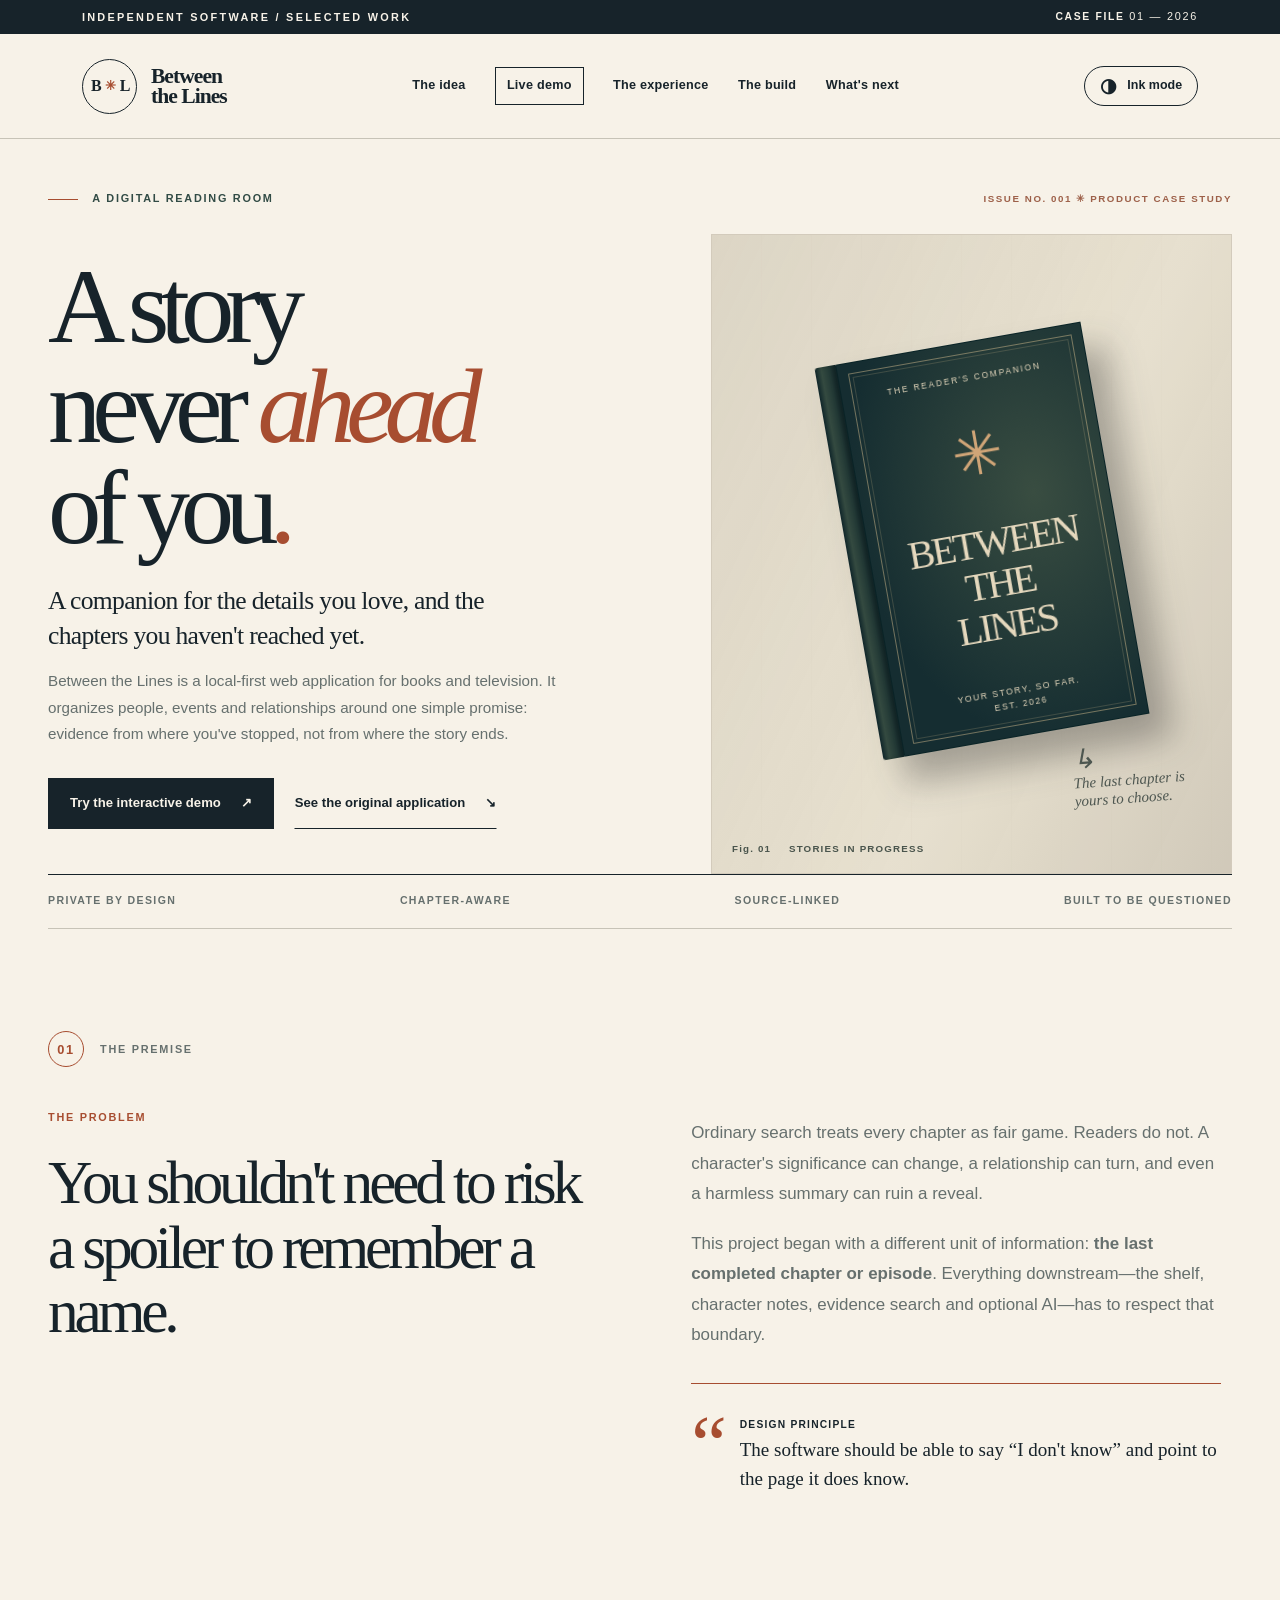
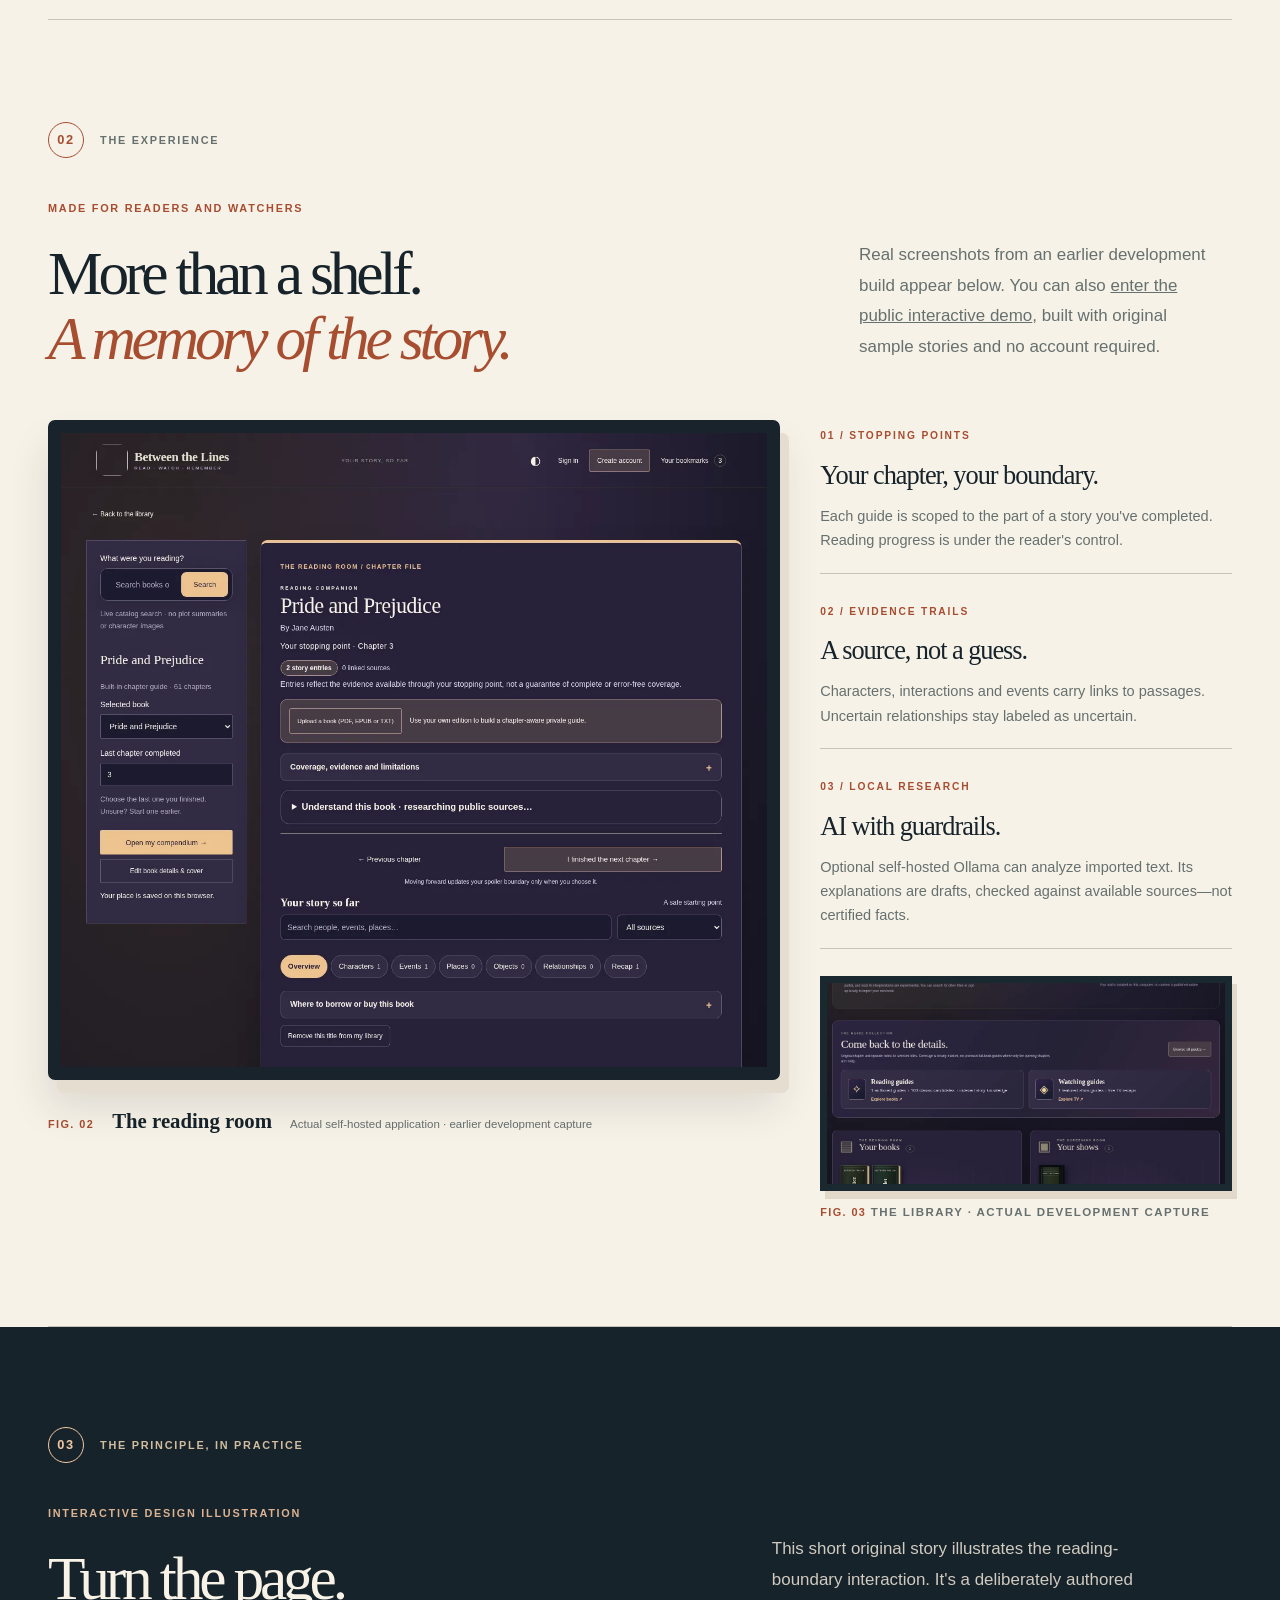
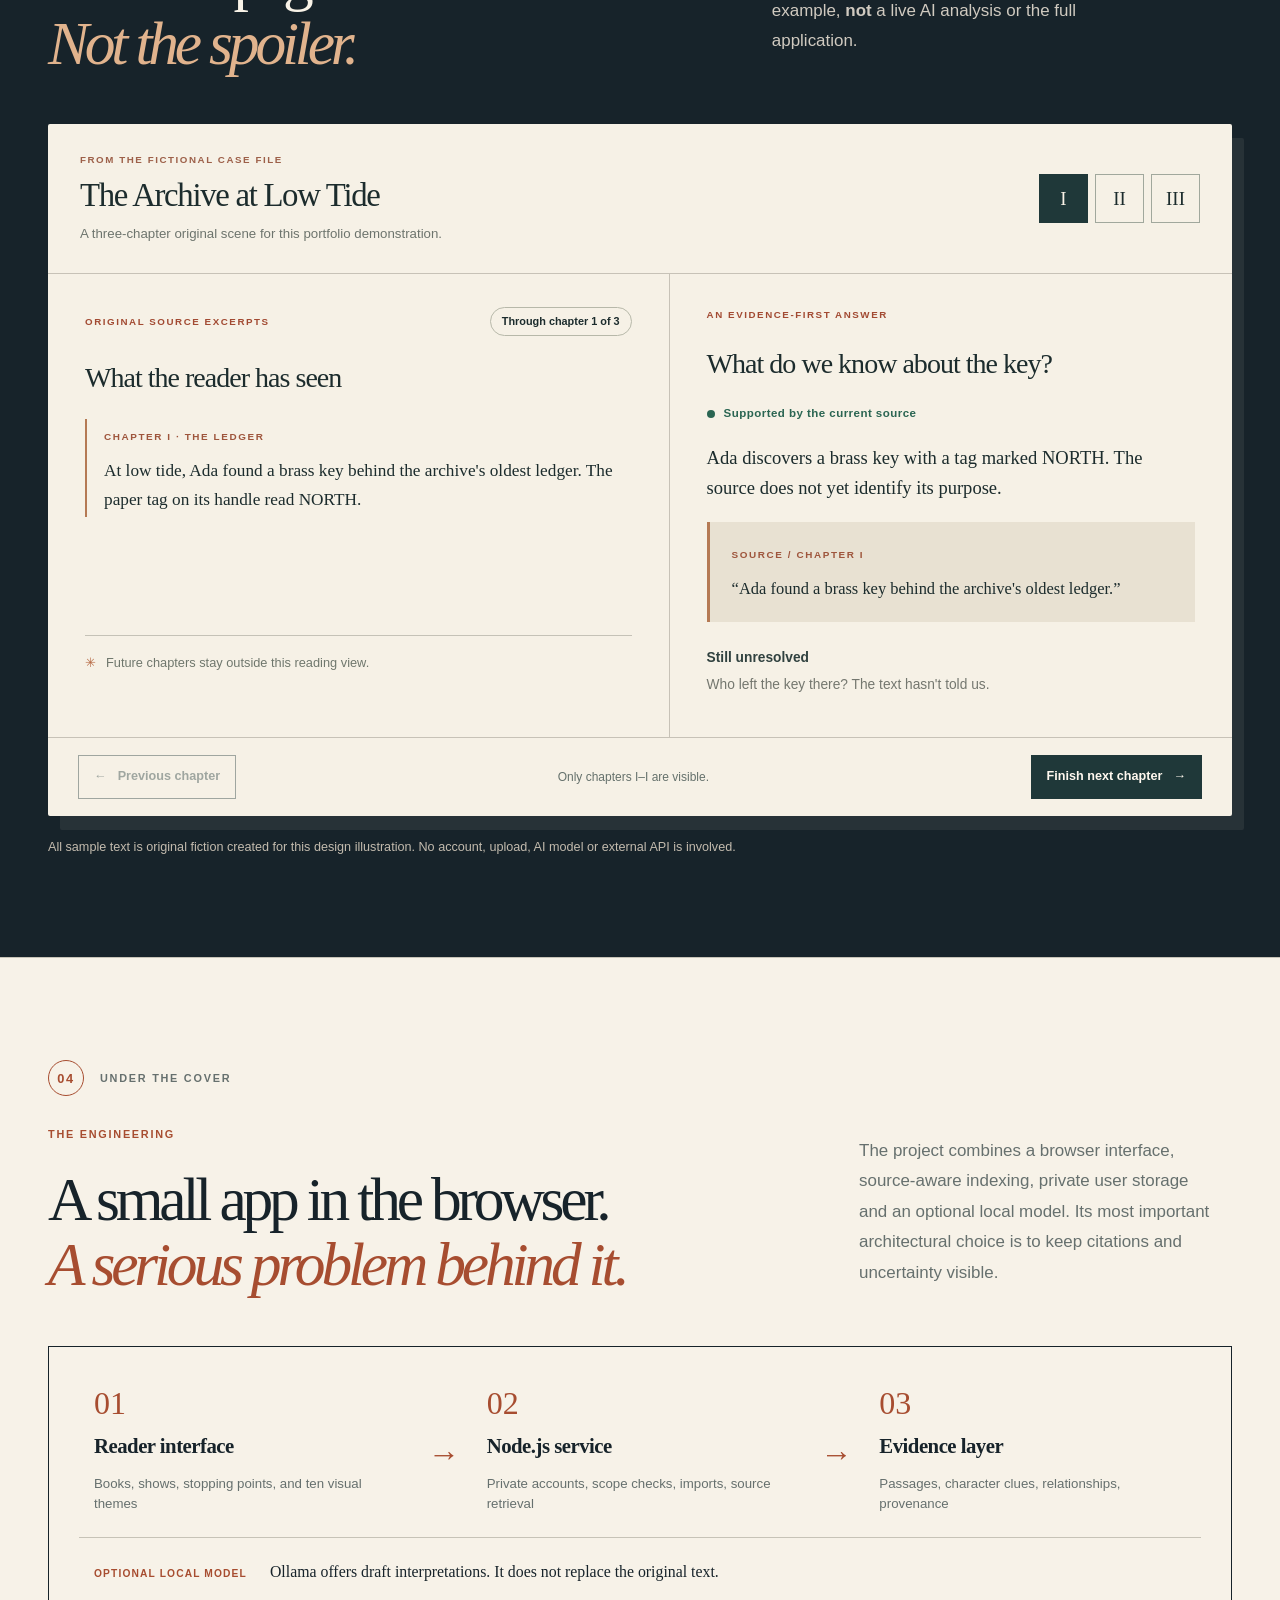
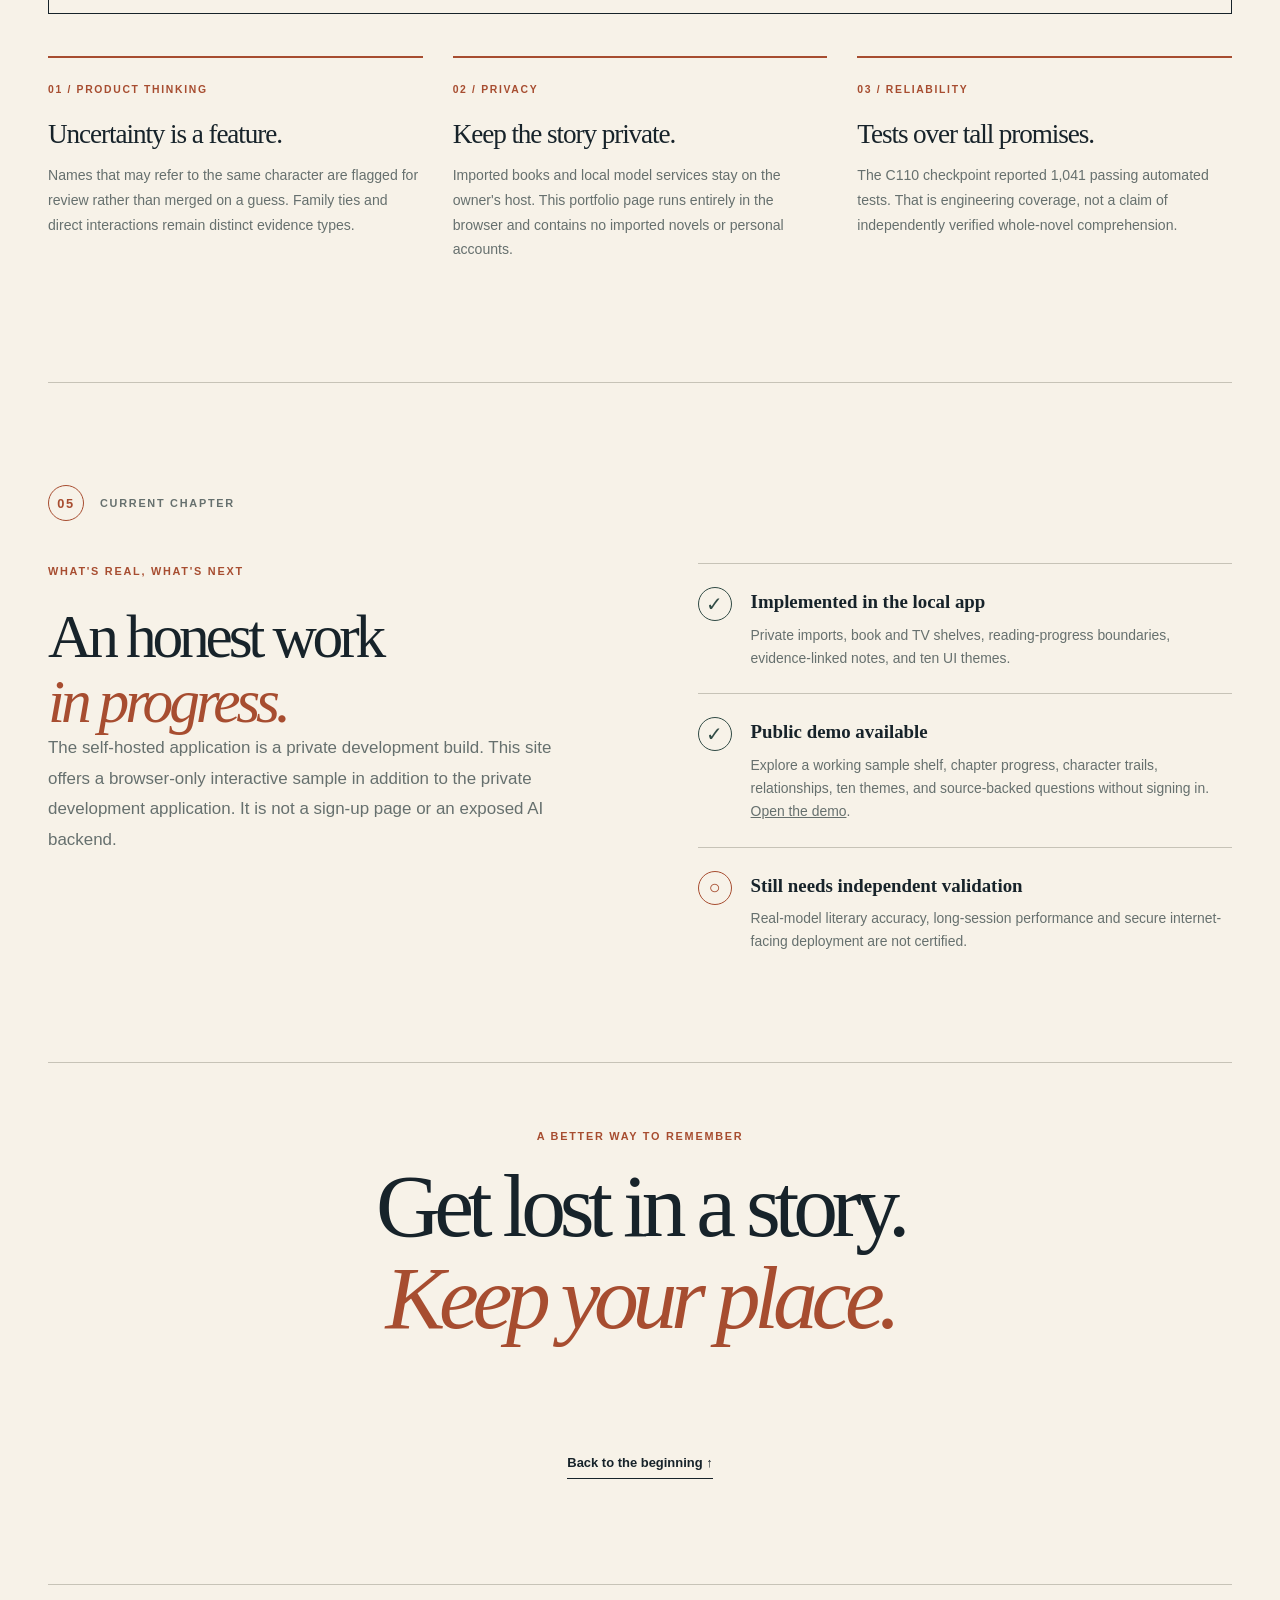
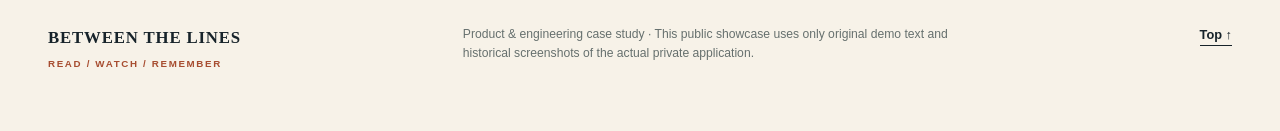
==== index.html @ 63abb79a "Publish Between the Lines interactive portfolio and static reading demo" ====
<!doctype html>
<html lang="en" data-appearance="paper">
<head>
  <meta charset="utf-8">
  <meta name="viewport" content="width=device-width, initial-scale=1">
  <meta name="description" content="Between the Lines is an evidence-first, spoiler-aware story companion. Explore the product, its engineering decisions and a transparent interaction example.">
  <meta name="color-scheme" content="light dark">
  <meta name="theme-color" content="#f7f2e8">
  <meta http-equiv="Content-Security-Policy" content="default-src 'none'; img-src 'self' data:; style-src 'self'; script-src 'self'; connect-src 'none'; font-src 'self'; form-action 'none'; object-src 'none'; base-uri 'none'">
  <meta property="og:type" content="website">
  <meta property="og:title" content="Between the Lines — A story companion, built for the page you're on">
  <meta property="og:description" content="An independent web engineering case study: reading boundaries, source evidence and thoughtful private AI.">
  <meta property="og:image" content="https://btl.masynnay.com/assets/social-card.png">
  <link rel="icon" type="image/svg+xml" href="assets/mark.svg">
  <link rel="stylesheet" href="styles.css">
  <script src="app.js" defer></script>
  <title>Between the Lines — Product & engineering case study</title>
</head>
<body>
  <a class="skip-link" href="#main">Skip to content</a>
  <div class="top-ribbon"><span>INDEPENDENT SOFTWARE / SELECTED WORK</span><span class="ribbon-right">CASE FILE <span class="mono">01 — 2026</span></span></div>
  <header class="site-header" id="top">
    <a class="wordmark" href="#top" aria-label="Between the Lines, go to top"><span class="brand-seal" aria-hidden="true">B<span>✳</span>L</span><span>Between<br>the Lines</span></a>
    <nav aria-label="On this page" class="main-nav"><a href="#premise">The idea</a><a href="demo/">Live demo</a><a href="#experience">The experience</a><a href="#engineering">The build</a><a href="#status">What's next</a></nav>
    <button class="appearance-toggle" id="appearance-toggle" type="button" aria-pressed="false" aria-label="Switch to ink theme"><span aria-hidden="true" class="moon-mark">◑</span><span id="appearance-label">Ink mode</span></button>
  </header>
  <main id="main">
    <section class="hero section-wrap" aria-labelledby="hero-title">
      <div class="hero-meta"><span class="eyebrow"><span class="small-rule" aria-hidden="true"></span> A DIGITAL READING ROOM</span><span class="micro index-tag">ISSUE NO. 001 <span aria-hidden="true">✳</span> PRODUCT CASE STUDY</span></div>
      <div class="hero-grid">
        <div class="hero-copy"><h1 id="hero-title">A story<br>never <em>ahead</em><br>of you<span class="period">.</span></h1><p class="intro-copy">A companion for the details you love, and the chapters you haven't reached yet.</p><p class="body-copy">Between the Lines is a local-first web application for books and television. It organizes people, events and relationships around one simple promise: evidence from where you've stopped, not from where the story ends.</p><div class="hero-actions"><a class="action primary" href="demo/">Try the interactive demo <span aria-hidden="true">↗</span></a><a class="action quiet" href="#experience">See the original application <span aria-hidden="true">↘</span></a></div></div>
        <div class="hero-visual" aria-label="Decorative book illustration, with an editorial note"><div class="paper-pattern" aria-hidden="true"></div><div class="hero-book" aria-hidden="true"><div class="book-spine"></div><div class="book-cover"><div class="cover-rule">THE READER'S COMPANION</div><div class="cover-icon">✳</div><div class="cover-title">BETWEEN<br>THE<br>LINES</div><div class="cover-bottom">YOUR STORY, SO FAR.<br>EST. 2026</div></div></div><div class="margin-note"><span class="margin-symbol">↳</span> The last chapter is yours to choose.</div><div class="visual-caption">Fig. 01 <span>STORIES IN PROGRESS</span></div></div>
      </div>
      <div class="hero-footer"><span>PRIVATE BY DESIGN</span><span>CHAPTER-AWARE</span><span>SOURCE-LINKED</span><span>BUILT TO BE QUESTIONED</span></div>
    </section>
    <section class="premise section-wrap section-divider" id="premise" aria-labelledby="premise-title"><div class="chapter-label"><span>01</span><span>THE PREMISE</span></div><div class="premise-grid"><div><p class="eyebrow">THE PROBLEM</p><h2 id="premise-title">You shouldn't need to risk a spoiler to remember a name.</h2></div><div class="narrative-column"><p>Ordinary search treats every chapter as fair game. Readers do not. A character's significance can change, a relationship can turn, and even a harmless summary can ruin a reveal.</p><p>This project began with a different unit of information: <strong>the last completed chapter or episode</strong>. Everything downstream—the shelf, character notes, evidence search and optional AI—has to respect that boundary.</p><div class="principle"><span class="principle-glyph">“</span><p><strong>Design principle</strong><br>The software should be able to say “I don't know” and point to the page it does know.</p></div></div></div></section>
    <section class="experience section-wrap section-divider" id="experience" aria-labelledby="experience-title"><div class="chapter-label"><span>02</span><span>THE EXPERIENCE</span></div><div class="section-head"><div><p class="eyebrow">MADE FOR READERS AND WATCHERS</p><h2 id="experience-title">More than a shelf.<br><em>A memory of the story.</em></h2></div><p>Real screenshots from an earlier development build appear below. You can also <a href="demo/">enter the public interactive demo</a>, built with original sample stories and no account required.</p></div>
      <div class="screen-layout"><figure class="screen-main"><div class="screen-frame"><a href="assets/app-reader.webp" target="_blank" rel="noopener noreferrer" aria-label="Open an earlier real-app reading room screenshot at full size"><img src="assets/app-reader.webp" alt="Development screenshot of the real Between the Lines reading room showing chapter progress, source-linked notes and character tabs" width="1280" height="2565" loading="lazy"></a></div><figcaption><span>FIG. 02</span><strong>The reading room</strong><small>Actual self-hosted application · earlier development capture</small></figcaption></figure><div class="screen-aside"><div class="feature-entry"><span>01 / STOPPING POINTS</span><h3>Your chapter, your boundary.</h3><p>Each guide is scoped to the part of a story you've completed. Reading progress is under the reader's control.</p></div><div class="feature-entry"><span>02 / EVIDENCE TRAILS</span><h3>A source, not a guess.</h3><p>Characters, interactions and events carry links to passages. Uncertain relationships stay labeled as uncertain.</p></div><div class="feature-entry"><span>03 / LOCAL RESEARCH</span><h3>AI with guardrails.</h3><p>Optional self-hosted Ollama can analyze imported text. Its explanations are drafts, checked against available sources—not certified facts.</p></div><figure class="shelf-crop"><div class="shelf-frame"><a href="assets/app-library.webp" target="_blank" rel="noopener noreferrer" aria-label="Open a real application bookshelf screenshot at full size"><img src="assets/app-library.webp" alt="Earlier development screenshot showing the application's bookshelf and search interface" width="1220" height="645" loading="lazy"></a></div><figcaption>FIG. 03 <span>THE LIBRARY · ACTUAL DEVELOPMENT CAPTURE</span></figcaption></figure></div></div>
    </section>
    <section class="boundary-section section-divider" id="proof" aria-labelledby="proof-title"><div class="section-wrap"><div class="chapter-label"><span>03</span><span>THE PRINCIPLE, IN PRACTICE</span></div><div class="boundary-heading"><div><p class="eyebrow">INTERACTIVE DESIGN ILLUSTRATION</p><h2 id="proof-title">Turn the page.<br><em>Not the spoiler.</em></h2></div><p>This short original story illustrates the reading-boundary interaction. It's a deliberately authored example, <strong>not</strong> a live AI analysis or the full application.</p></div><div class="boundary-ui"><div class="boundary-top"><div><div class="micro">FROM THE FICTIONAL CASE FILE</div><h3>The Archive at Low Tide</h3><p>A three-chapter original scene for this portfolio demonstration.</p></div><div class="chapter-steps" role="group" aria-label="Select last completed chapter"><button type="button" data-chapter="1" aria-pressed="true">I</button><button type="button" data-chapter="2" aria-pressed="false">II</button><button type="button" data-chapter="3" aria-pressed="false">III</button></div></div><div class="boundary-body"><section class="paper-reading" aria-labelledby="passage-heading"><div class="paper-reading-top"><span class="eyebrow">ORIGINAL SOURCE EXCERPTS</span><span id="reading-progress" class="mini-pill" role="status" aria-live="polite">Through chapter 1 of 3</span></div><h4 id="passage-heading">What the reader has seen</h4><div class="passages" id="passages"><article><span>CHAPTER I · THE LEDGER</span><p>At low tide, Ada found a brass key behind the archive's oldest ledger. The paper tag on its handle read NORTH.</p></article></div><div class="reading-foot"><span aria-hidden="true">✳</span> Future chapters stay outside this reading view.</div></section><section class="paper-evidence" aria-labelledby="evidence-heading"><span class="eyebrow">AN EVIDENCE-FIRST ANSWER</span><h4 id="evidence-heading">What do we know about the key?</h4><div class="verdict"><span class="verdict-dot" aria-hidden="true"></span> Supported by the current source</div><p id="evidence-answer" class="evidence-answer">Ada discovers a brass key with a tag marked NORTH. The source does not yet identify its purpose.</p><div class="quote-box"><span>SOURCE / <span id="evidence-source">CHAPTER I</span></span><blockquote id="evidence-quote">“Ada found a brass key behind the archive's oldest ledger.”</blockquote></div><div class="unknown"><strong>Still unresolved</strong><span id="evidence-unknown">Who left the key there? The text hasn't told us.</span></div></section></div><div class="boundary-bottom"><button type="button" class="step-control" id="prev-chapter" disabled><span aria-hidden="true">←</span> Previous chapter</button><p id="boundary-hint" role="status" aria-live="polite">Only chapter I is visible.</p><button type="button" class="step-control next" id="next-chapter">Finish next chapter <span aria-hidden="true">→</span></button></div></div><p class="demo-disclaimer">All sample text is original fiction created for this design illustration. No account, upload, AI model or external API is involved.</p></div></section>
    <section class="engineering section-wrap section-divider" id="engineering" aria-labelledby="engineering-title"><div class="chapter-label"><span>04</span><span>UNDER THE COVER</span></div><div class="section-head"><div><p class="eyebrow">THE ENGINEERING</p><h2 id="engineering-title">A small app in the browser.<br><em>A serious problem behind it.</em></h2></div><p>The project combines a browser interface, source-aware indexing, private user storage and an optional local model. Its most important architectural choice is to keep citations and uncertainty visible.</p></div><div class="architecture" aria-label="Application architecture"><div class="architecture-line"><div class="arch-node"><span class="arch-num">01</span><strong>Reader interface</strong><small>Books, shows, stopping points, and ten visual themes</small></div><span class="arch-arrow" aria-hidden="true">→</span><div class="arch-node"><span class="arch-num">02</span><strong>Node.js service</strong><small>Private accounts, scope checks, imports, source retrieval</small></div><span class="arch-arrow" aria-hidden="true">→</span><div class="arch-node"><span class="arch-num">03</span><strong>Evidence layer</strong><small>Passages, character clues, relationships, provenance</small></div></div><div class="arch-foundation"><span>OPTIONAL LOCAL MODEL</span><strong>Ollama offers draft interpretations. It does not replace the original text.</strong></div></div>
      <div class="engineering-grid"><article><span class="eyebrow">01 / PRODUCT THINKING</span><h3>Uncertainty is a feature.</h3><p>Names that may refer to the same character are flagged for review rather than merged on a guess. Family ties and direct interactions remain distinct evidence types.</p></article><article><span class="eyebrow">02 / PRIVACY</span><h3>Keep the story private.</h3><p>Imported books and local model services stay on the owner's host. This portfolio page runs entirely in the browser and contains no imported novels or personal accounts.</p></article><article><span class="eyebrow">03 / RELIABILITY</span><h3>Tests over tall promises.</h3><p>The C110 checkpoint reported 1,041 passing automated tests. That is engineering coverage, not a claim of independently verified whole-novel comprehension.</p></article></div>
    </section>
    <section class="status section-wrap section-divider" id="status" aria-labelledby="status-title"><div class="chapter-label"><span>05</span><span>CURRENT CHAPTER</span></div><div class="status-grid"><div><p class="eyebrow">WHAT'S REAL, WHAT'S NEXT</p><h2 id="status-title">An honest work<br><em>in progress.</em></h2><p>The self-hosted application is a private development build. This site offers a browser-only interactive sample in addition to the private development application. It is not a sign-up page or an exposed AI backend.</p></div><div class="status-list"><div><span class="status-icon" aria-hidden="true">✓</span><div><strong>Implemented in the local app</strong><p>Private imports, book and TV shelves, reading-progress boundaries, evidence-linked notes, and ten UI themes.</p></div></div><div><span class="status-icon" aria-hidden="true">✓</span><div><strong>Public demo available</strong><p>Explore a working sample shelf, chapter progress, character trails, relationships, ten themes, and source-backed questions without signing in. <a href="demo/">Open the demo</a>.</p></div></div><div><span class="status-icon pending" aria-hidden="true">○</span><div><strong>Still needs independent validation</strong><p>Real-model literary accuracy, long-session performance and secure internet-facing deployment are not certified.</p></div></div></div></div><div class="closing"><span class="eyebrow">A BETTER WAY TO REMEMBER</span><p>Get lost in a story.<br><em>Keep your place.</em></p><a href="#top" class="top-link">Back to the beginning <span aria-hidden="true">↑</span></a></div></section>
  </main>
  <footer class="footer section-wrap"><div><strong>BETWEEN THE LINES</strong><span>READ / WATCH / REMEMBER</span></div><p>Product & engineering case study · This public showcase uses only original demo text and historical screenshots of the actual private application.</p><a href="#top">Top ↑</a></footer>
</body>
</html>
---- styles.css ----
/* Between the Lines / portfolio edition. An editorial layout, not a SaaS template. */
:root{font-family:Arial,Helvetica,sans-serif;color-scheme:light;--paper:#f7f2e8;--paper-2:#f1e9dc;--ink:#17232a;--muted:#66706e;--line:#c7c3b7;--rust:#a74d30;--copper:#b77b52;--forest:#314b45;--card:#fffdf6;--blue:#243a43;--offwhite:#f8f2e7;--shadow:rgba(27,30,30,.12);--serif:Georgia,'Times New Roman',serif}
*{box-sizing:border-box}html{scroll-behavior:smooth;scroll-padding-top:94px}body{margin:0;background:var(--paper);color:var(--ink);font-size:16px;line-height:1.55;transition:background .3s,color .3s}button,input{font:inherit}a{color:inherit}img{max-width:100%;display:block}p{margin:0 0 1.1em}h1,h2,h3,h4{margin:0;font-weight:normal}em{font-weight:normal}button{cursor:pointer}.skip-link{position:absolute;z-index:50;top:-100px;left:20px;background:var(--ink);color:var(--paper);padding:12px 20px}.skip-link:focus{top:16px}:focus-visible{outline:3px solid var(--rust);outline-offset:4px}::selection{background:var(--rust);color:#fff}.section-wrap{width:min(1240px,calc(100% - 96px));margin:0 auto}.mono,.micro,.eyebrow,.chapter-label,.ribbon-right,.top-ribbon,.index-tag{font-family:'Arial Narrow',Arial,sans-serif;font-size:.68rem;font-weight:700;letter-spacing:.16em;text-transform:uppercase}.eyebrow{color:var(--rust);display:block;margin-bottom:24px}.top-ribbon{min-height:34px;display:flex;align-items:center;justify-content:space-between;padding:0 clamp(24px,6.4vw,100px);background:var(--ink);color:var(--paper);gap:16px;letter-spacing:.21em}.ribbon-right{font-size:.65rem}.mono{font-weight:400}.site-header{min-height:105px;padding:15px clamp(24px,6.4vw,100px);display:flex;justify-content:space-between;align-items:center;gap:25px;border-bottom:1px solid var(--line);background:var(--paper);position:relative;z-index:3}.wordmark{display:flex;align-items:center;gap:14px;text-decoration:none;font-family:var(--serif);font-size:1.35rem;line-height:.95;font-weight:700;letter-spacing:-.045em}.brand-seal{display:flex;align-items:center;justify-content:space-around;width:55px;height:55px;border:1.5px solid var(--ink);border-radius:50%;font-family:var(--serif);font-size:1rem;letter-spacing:-.15em;padding:0 5px}.brand-seal span{font-size:.8rem;color:var(--rust)}.main-nav{display:flex;align-items:center;gap:clamp(14px,2.3vw,36px)}.main-nav a{text-decoration:none;font-size:.79rem;letter-spacing:.02em;font-weight:700;position:relative;padding:10px 0}.main-nav a:after{content:'';height:1px;background:var(--rust);width:0;position:absolute;bottom:5px;left:0;transition:width .2s}.main-nav a:hover:after,.main-nav a:focus-visible:after{width:100%}.appearance-toggle{display:inline-flex;align-items:center;gap:10px;border:1px solid var(--ink);padding:9px 15px;background:transparent;color:var(--ink);border-radius:100px;font-size:.78rem;font-weight:700;white-space:nowrap}.appearance-toggle:hover{background:var(--ink);color:var(--paper)}.moon-mark{font-size:1.2rem;line-height:1}.hero{padding-top:43px}.hero-meta,.hero-footer{display:flex;align-items:center;justify-content:space-between;gap:18px}.hero-meta{margin:8px 0 27px}.hero-meta .eyebrow{margin:0;color:var(--forest)}.small-rule{display:inline-block;vertical-align:middle;width:30px;height:1px;background:var(--rust);margin-right:10px}.index-tag{color:var(--muted)}.hero-grid{display:grid;grid-template-columns:1.12fr .88fr;min-height:590px}.hero-copy{padding:22px 30px 45px 0;z-index:2}.hero h1{font-family:var(--serif);font-size:clamp(4.6rem,8.35vw,8.9rem);line-height:.94;letter-spacing:-.085em;color:var(--ink)}.hero h1 em{color:var(--rust);font-style:italic}.period{color:var(--rust)}.intro-copy{font-family:var(--serif);font-size:clamp(1.25rem,2vw,1.75rem);line-height:1.35;max-width:510px;margin:27px 0 15px;letter-spacing:-.027em}.body-copy{max-width:540px;color:var(--muted);font-size:.95rem;line-height:1.75}.hero-actions{display:flex;flex-wrap:wrap;align-items:center;gap:20px;margin-top:30px}.action{min-height:51px;text-decoration:none;display:inline-flex;align-items:center;gap:20px;justify-content:center;font-weight:700;font-size:.82rem;padding:13px 21px;border:1px solid var(--ink);transition:transform .15s,background .15s}.action:hover{transform:translateY(-2px)}.action.primary{background:var(--ink);color:var(--paper)}.action.primary:hover{background:var(--rust);border-color:var(--rust);color:white}.action.quiet{border-color:transparent;border-bottom-color:var(--ink);padding-left:0;padding-right:0}.hero-visual{position:relative;min-height:540px;background:#dcd7c8;border:1px solid #d3cbbc;overflow:hidden;isolation:isolate}.paper-pattern{position:absolute;inset:0;background:linear-gradient(115deg,#ddd5c4aa,#f2e9d58a 60%,#c5bbab88),repeating-linear-gradient(90deg,transparent,transparent 49px,#aaa08b26 50px);opacity:.9}.hero-book{position:absolute;width:270px;height:398px;top:48%;left:52%;transform:translate(-50%,-50%) rotate(-10deg);display:flex;filter:drop-shadow(20px 27px 17px rgba(25,26,26,.32))}.book-spine{width:21px;height:100%;background:linear-gradient(90deg,#10262a,#344a40 30%,#142b2d);border-radius:3px 0 0 3px;box-shadow:inset -4px 0 4px #0003}.book-cover{flex:1;height:100%;padding:29px 25px 24px;background:radial-gradient(ellipse at 70% 40%,#394d41,#152d31 75%);border:1px solid #092326;color:#e5d8bd;display:flex;flex-direction:column;justify-content:space-between;position:relative}.book-cover:before,.book-cover:after{content:'';position:absolute;pointer-events:none;inset:10px;border:1px solid #d3bb8c80}.book-cover:after{inset:14px;border-color:#d3bb8c35}.cover-rule{font-size:.52rem;letter-spacing:.23em;text-align:center}.cover-icon{font-size:3.8rem;text-align:center;color:#d0a577;line-height:1}.cover-title{font-family:var(--serif);font-size:2.5rem;letter-spacing:-.07em;line-height:1.05;text-align:center}.cover-bottom{text-align:center;font-size:.54rem;letter-spacing:.18em}.margin-note{position:absolute;bottom:67px;right:25px;max-width:133px;color:#4d5650;font-family:var(--serif);font-style:italic;font-size:.94rem;line-height:1.15;transform:rotate(-4deg)}.margin-symbol{display:block;font-size:1.7rem}.visual-caption{position:absolute;bottom:17px;left:20px;font-family:Arial,sans-serif;font-size:.61rem;font-weight:700;letter-spacing:.12em;color:#49544c}.visual-caption span{margin-left:14px}.hero-footer{border-top:1px solid var(--ink);border-bottom:1px solid var(--line);padding:17px 0 20px;font-size:.66rem;font-weight:700;letter-spacing:.13em;color:var(--muted);flex-wrap:wrap}.section-divider{padding-top:102px;padding-bottom:105px;border-bottom:1px solid var(--line)}.chapter-label{display:flex;align-items:center;gap:16px;color:var(--muted);margin-bottom:42px}.chapter-label span:first-child{font-size:.8rem;color:var(--rust);border:1px solid var(--rust);width:36px;height:36px;border-radius:50%;display:flex;align-items:center;justify-content:center}.premise-grid{display:grid;grid-template-columns:1fr 1fr;gap:8vw}.premise h2,.section-head h2,.boundary-heading h2,.status h2{font-family:var(--serif);font-size:clamp(2.8rem,4.8vw,5.4rem);letter-spacing:-.068em;line-height:1.05}.premise h2{max-width:620px}.section-head h2 em,.boundary-heading h2 em,.status h2 em{font-style:italic;color:var(--rust)}.narrative-column{padding-top:9px;max-width:530px}.narrative-column>p,.section-head>p,.boundary-heading>p,.status-grid>div>p:not(.eyebrow){color:var(--muted);font-size:1.06rem;line-height:1.8}.principle{border-top:1px solid var(--rust);display:flex;gap:13px;margin-top:32px;padding-top:24px;max-width:530px}.principle-glyph{font-family:var(--serif);font-size:5rem;color:var(--rust);line-height:.9}.principle p{font-family:var(--serif);font-size:1.19rem;line-height:1.5}.principle strong{font-family:Arial,sans-serif;letter-spacing:.12em;font-size:.64rem;text-transform:uppercase}.section-head{display:grid;grid-template-columns:1.3fr .7fr;gap:10%;align-items:end;margin-bottom:50px}.section-head>p{max-width:355px;margin-bottom:8px}.screen-layout{display:grid;grid-template-columns:1.28fr .72fr;gap:40px}.screen-main{margin:0}.screen-frame{height:660px;overflow:hidden;background:#171620;border:13px solid #18232b;box-shadow:9px 13px 0 #e5ddcf,0 26px 40px var(--shadow);border-radius:7px;position:relative}.screen-frame img{width:100%;height:auto;object-fit:cover;object-position:top}.screen-main figcaption{display:flex;gap:18px;align-items:baseline;padding-top:25px;flex-wrap:wrap}.screen-main figcaption span,.shelf-crop figcaption{font-weight:700;font-size:.68rem;letter-spacing:.13em;color:var(--rust)}.screen-main figcaption strong{font-family:var(--serif);font-size:1.3rem}.screen-main figcaption small,.shelf-crop figcaption span{font-size:.72rem;color:var(--muted)}.feature-entry{padding:2px 0 20px;margin-bottom:22px;border-bottom:1px solid var(--line)}.feature-entry span{font-size:.64rem;font-weight:700;letter-spacing:.18em;color:var(--rust)}.feature-entry h3{font-family:var(--serif);font-size:1.65rem;letter-spacing:-.04em;margin:8px 0}.feature-entry p{font-size:.91rem;color:var(--muted);line-height:1.67;margin:0}.shelf-crop{margin:27px 0 0}.shelf-frame{height:215px;border:7px solid #1a2930;background:#131824;overflow:hidden;box-shadow:5px 8px 0 #e3d9ca}.shelf-frame img{width:100%;height:auto}.shelf-crop figcaption{margin-top:13px}.boundary-section{background:var(--ink);color:var(--offwhite);padding:100px 0}.boundary-section .chapter-label{color:#d1bd9f}.boundary-section .chapter-label span:first-child{color:#f1c7a1;border-color:#f1c7a1}.boundary-heading{display:grid;grid-template-columns:1fr .76fr;align-items:end;gap:10%;margin-bottom:49px}.boundary-heading h2 em{color:#e1b38d}.boundary-heading .eyebrow{color:#dbb393}.boundary-heading>p{color:#d0cac0;max-width:390px}.boundary-ui{background:#f6f1e6;color:#1c2c2d;border-radius:2px;box-shadow:12px 14px 0 rgba(248,240,222,.07);overflow:hidden}.boundary-top{padding:28px 32px;display:flex;gap:20px;align-items:center;justify-content:space-between;border-bottom:1px solid #c7c2b7}.micro{font-size:.61rem;color:#9d6049}.boundary-top h3{font-family:var(--serif);font-size:2.05rem;letter-spacing:-.04em;margin:3px 0}.boundary-top p{color:#6d746d;font-size:.83rem;margin:0}.chapter-steps{display:flex;gap:7px}.chapter-steps button{width:49px;height:49px;border:1px solid #a1a89d;background:transparent;color:#1c2c2d;font-family:var(--serif);font-size:1.18rem}.chapter-steps button[aria-pressed="true"]{background:#1f3839;color:#faf3e8;border-color:#1f3839}.chapter-steps button:hover:not([aria-pressed="true"]){background:#e2dccd}.boundary-body{display:grid;grid-template-columns:1.05fr .95fr}.paper-reading,.paper-evidence{padding:33px 37px 42px}.paper-reading{border-right:1px solid #c7c2b7}.paper-reading-top{display:flex;justify-content:space-between;align-items:center;gap:12px;flex-wrap:wrap}.paper-reading .eyebrow,.paper-evidence .eyebrow{font-size:.61rem;color:#a24a32;margin:0}.mini-pill{border:1px solid #b7b8a9;border-radius:40px;padding:5px 11px;font-size:.68rem;font-weight:700;white-space:nowrap}.paper-reading h4,.paper-evidence h4{font-family:var(--serif);font-size:1.75rem;letter-spacing:-.035em;margin:20px 0}.passages{min-height:216px}.passages article{border-left:2px solid #b57a54;padding:4px 0 2px 17px;margin-bottom:23px}.passages span,.quote-box>span{font-size:.62rem;font-weight:700;letter-spacing:.16em;color:#9e553c}.passages p{font-family:var(--serif);font-size:1.08rem;line-height:1.7;margin:8px 0 0}.reading-foot{display:flex;align-items:center;gap:10px;color:#6f776d;font-size:.8rem;border-top:1px solid #c5c2b7;padding-top:17px}.reading-foot span{color:#b76b46}.verdict{font-size:.72rem;font-weight:700;letter-spacing:.04em;color:#2a6552;display:flex;gap:9px;align-items:center}.verdict-dot{width:8px;height:8px;background:#2a6552;border-radius:50%;display:inline-block}.evidence-answer{font-family:var(--serif);font-size:1.16rem;line-height:1.6;margin:20px 0}.quote-box{padding:19px 22px;background:#e8e1d2;border-left:3px solid #b57a54}.quote-box blockquote{font-family:var(--serif);font-size:1.03rem;line-height:1.6;margin:10px 0 0}.unknown{margin-top:25px;font-size:.86rem;display:flex;flex-direction:column;gap:6px;color:#74776f}.unknown strong{color:#30413f}.boundary-bottom{display:flex;justify-content:space-between;align-items:center;gap:12px;border-top:1px solid #c7c2b7;padding:17px 30px}.boundary-bottom p{margin:0;text-align:center;font-size:.75rem;color:#65716c}.step-control{display:inline-flex;justify-content:center;align-items:center;gap:11px;border:1px solid #1f3839;background:transparent;color:#1f3839;padding:11px 15px;font-size:.79rem;font-weight:700}.step-control.next{background:#1f3839;color:#fff8ef}.step-control:hover:not(:disabled){background:#ac5940;color:white;border-color:#ac5940}.step-control:disabled{cursor:not-allowed;opacity:.4}.demo-disclaimer{font-size:.79rem;color:#c3bbae;margin:22px 0 0}.engineering .chapter-label{margin-bottom:30px}.architecture{border:1px solid var(--ink);padding:25px 30px;margin:20px 0 42px}.architecture-line{display:flex;align-items:stretch;gap:12px}.arch-node{flex:1;display:flex;flex-direction:column;gap:11px;padding:15px 15px 22px}.arch-num{font-family:var(--serif);font-size:2rem;color:var(--rust);line-height:1}.arch-node strong{font-family:var(--serif);font-size:1.3rem;letter-spacing:-.025em}.arch-node small{font-size:.83rem;color:var(--muted);line-height:1.55}.arch-arrow{font-size:2rem;align-self:center;color:var(--rust)}.arch-foundation{border-top:1px solid var(--line);display:flex;align-items:baseline;gap:23px;padding:22px 15px 4px}.arch-foundation span{color:var(--rust);font-size:.64rem;font-weight:700;letter-spacing:.11em;white-space:nowrap}.arch-foundation strong{font-family:var(--serif);font-size:.99rem;font-weight:normal}.engineering-grid{display:grid;grid-template-columns:repeat(3,1fr);gap:30px}.engineering-grid article{border-top:2px solid var(--rust);padding-top:24px}.engineering-grid .eyebrow{font-size:.65rem;margin-bottom:20px}.engineering-grid h3{font-family:var(--serif);font-size:1.7rem;line-height:1.18;letter-spacing:-.04em;margin-bottom:13px}.engineering-grid p{color:var(--muted);line-height:1.75;font-size:.88rem}.status-grid{display:grid;grid-template-columns:1fr 1fr;gap:9vw}.status-list>div{display:flex;gap:19px;padding:23px 0;border-top:1px solid var(--line)}.status-icon{border:1px solid var(--forest);color:var(--forest);display:flex;align-items:center;justify-content:center;width:34px;height:34px;flex-shrink:0;border-radius:50%;font-size:1.25rem}.status-icon.pending{color:var(--rust);border-color:var(--rust)}.status-list strong{display:block;font-family:var(--serif);font-size:1.18rem}.status-list p{font-size:.87rem;color:var(--muted);line-height:1.68;margin:7px 0 0}.closing{border-top:1px solid var(--line);text-align:center;padding-top:65px;margin-top:85px}.closing .eyebrow{margin-bottom:15px}.closing>p{font-family:var(--serif);font-size:clamp(3.4rem,7vw,7rem);letter-spacing:-.07em;line-height:1.03}.closing em{color:var(--rust)}.top-link{display:inline-block;border-bottom:1px solid var(--ink);padding-bottom:5px;margin-top:10px;text-decoration:none;font-weight:700;font-size:.81rem}.footer{padding:40px 0 55px;display:flex;align-items:flex-start;justify-content:space-between;gap:25px}.footer>div{display:flex;flex-direction:column;gap:5px}.footer strong{font-family:var(--serif);letter-spacing:.05em;font-size:1.05rem}.footer span{font-size:.61rem;font-weight:700;letter-spacing:.17em;color:var(--rust)}.footer p{max-width:515px;font-size:.76rem;color:var(--muted)}.footer a{text-decoration:none;border-bottom:1px solid var(--ink);font-size:.8rem;font-weight:700}
/* Ink edition: one intentionally crafted alternate, without hiding the application's ten themes. */
html[data-appearance="ink"]{color-scheme:dark;--paper:#151e22;--paper-2:#19262b;--ink:#eee7d7;--muted:#abb4b0;--line:#435253;--rust:#e2a184;--copper:#d1a27b;--forest:#d7c6a6;--card:#213034;--shadow:rgba(0,0,0,.45);--offwhite:#f8f2e7}html[data-appearance="ink"] .top-ribbon{background:#ece1ce;color:#15262a}html[data-appearance="ink"] .hero-visual{filter:saturate(.8)}html[data-appearance="ink"] .hero-actions .action.primary{background:#eee7d7;color:#151e22}html[data-appearance="ink"] .hero-actions .action.primary:hover{background:#e2a184;color:#151e22}html[data-appearance="ink"] .boundary-section{background:#0d1518}html[data-appearance="ink"] .screen-frame{box-shadow:9px 13px 0 #273234,0 26px 40px var(--shadow)}html[data-appearance="ink"] .shelf-frame{box-shadow:5px 8px 0 #273234}html[data-appearance="ink"] .appearance-toggle:hover{background:#eee7d7;color:#151e22}
@media(max-width:1100px){.section-wrap{width:min(1240px,calc(100% - 64px))}.hero h1{font-size:clamp(4.2rem,7.8vw,8rem)}.hero-book{transform:translate(-50%,-50%) rotate(-9deg) scale(.84)}.main-nav{gap:18px}}
@media(max-width:820px){.top-ribbon{padding:8px 22px}.site-header{flex-wrap:wrap;min-height:96px;padding:16px 25px}.main-nav{order:3;flex-basis:100%;justify-content:space-between}.appearance-toggle{margin-left:auto}.section-wrap{width:calc(100% - 44px)}.hero-grid{grid-template-columns:1fr;min-height:auto}.hero-copy{padding:0 0 45px}.hero h1{font-size:clamp(4.7rem,12vw,7.5rem)}.hero-visual{min-height:430px}.hero-book{transform:translate(-50%,-50%) rotate(-10deg) scale(.78)}.hero-footer{justify-content:center;gap:13px 25px}.section-divider{padding:75px 0}.premise-grid,.section-head,.screen-layout,.boundary-heading,.status-grid{grid-template-columns:1fr;gap:28px}.section-head>p,.boundary-heading>p{max-width:680px}.screen-frame{height:620px}.screen-aside{display:grid;grid-template-columns:repeat(2,1fr);gap:12px 26px}.shelf-crop{margin:0}.boundary-body{grid-template-columns:1fr}.paper-reading{border-right:0;border-bottom:1px solid #c7c2b7}.boundary-heading{margin-bottom:30px}.engineering-grid{gap:15px}.engineering-grid h3{font-size:1.35rem}.architecture-line{gap:0}.arch-node{padding:10px}.arch-arrow{font-size:1rem}.arch-foundation{flex-direction:column;gap:5px}.closing{margin-top:50px;padding-top:50px}}
@media(max-width:550px){.top-ribbon{font-size:.53rem;letter-spacing:.08em}.ribbon-right{display:none}.wordmark{font-size:1.05rem}.brand-seal{height:44px;width:44px}.main-nav a{font-size:.68rem}.appearance-toggle{font-size:.69rem;padding:8px 10px}.hero{padding-top:30px}.hero-meta{margin-bottom:16px}.index-tag{display:none}.hero h1{font-size:clamp(3.45rem,13vw,5.3rem)}.hero-grid{display:flex;flex-direction:column}.hero-visual{min-height:345px}.hero-book{transform:translate(-50%,-50%) rotate(-10deg) scale(.63)}.hero-actions{gap:14px}.action{width:100%}.hero-footer{font-size:.58rem;justify-content:space-between}.chapter-label{margin-bottom:29px}.premise h2,.section-head h2,.boundary-heading h2,.status h2{font-size:2.75rem}.screen-aside{display:block}.screen-frame{height:480px;border-width:8px}.screen-main figcaption{gap:5px 12px}.feature-entry{margin-bottom:19px}.shelf-frame{height:180px}.boundary-section{padding:60px 0}.boundary-top{align-items:flex-start;flex-direction:column;padding:24px}.boundary-top h3{font-size:1.7rem}.boundary-body .paper-reading,.boundary-body .paper-evidence{padding:24px}.paper-reading h4,.paper-evidence h4{font-size:1.4rem}.passages{min-height:0}.boundary-bottom{display:grid;grid-template-columns:1fr 1fr;padding:15px}.boundary-bottom p{grid-column:1/-1;grid-row:1}.step-control{padding:9px 7px;font-size:.68rem;gap:6px}.architecture{padding:17px}.architecture-line{flex-direction:column}.arch-node{padding:13px 0}.arch-arrow{transform:rotate(90deg);line-height:1}.engineering-grid{grid-template-columns:1fr}.footer{flex-direction:column;gap:15px}.closing>p{font-size:3.1rem}}
@media(prefers-reduced-motion:reduce){html{scroll-behavior:auto}*,*::before,*::after{transition:none!important;animation:none!important}}
.screen-frame a,.shelf-frame a{display:block;height:100%;outline-offset:-4px}.screen-frame a:hover img,.shelf-frame a:hover img{filter:brightness(1.09)}

/* Public demo navigation */
.main-nav a[href="demo/"]{border:1px solid var(--ink);padding:8px 11px;font-weight:700}.main-nav a[href="demo/"]:hover{background:var(--ink);color:var(--paper)}
@media(max-width:550px){.main-nav{flex-wrap:wrap;justify-content:center;gap:3px 12px}.main-nav a{padding:6px 0}.main-nav a[href="demo/"]{padding:6px 10px}}
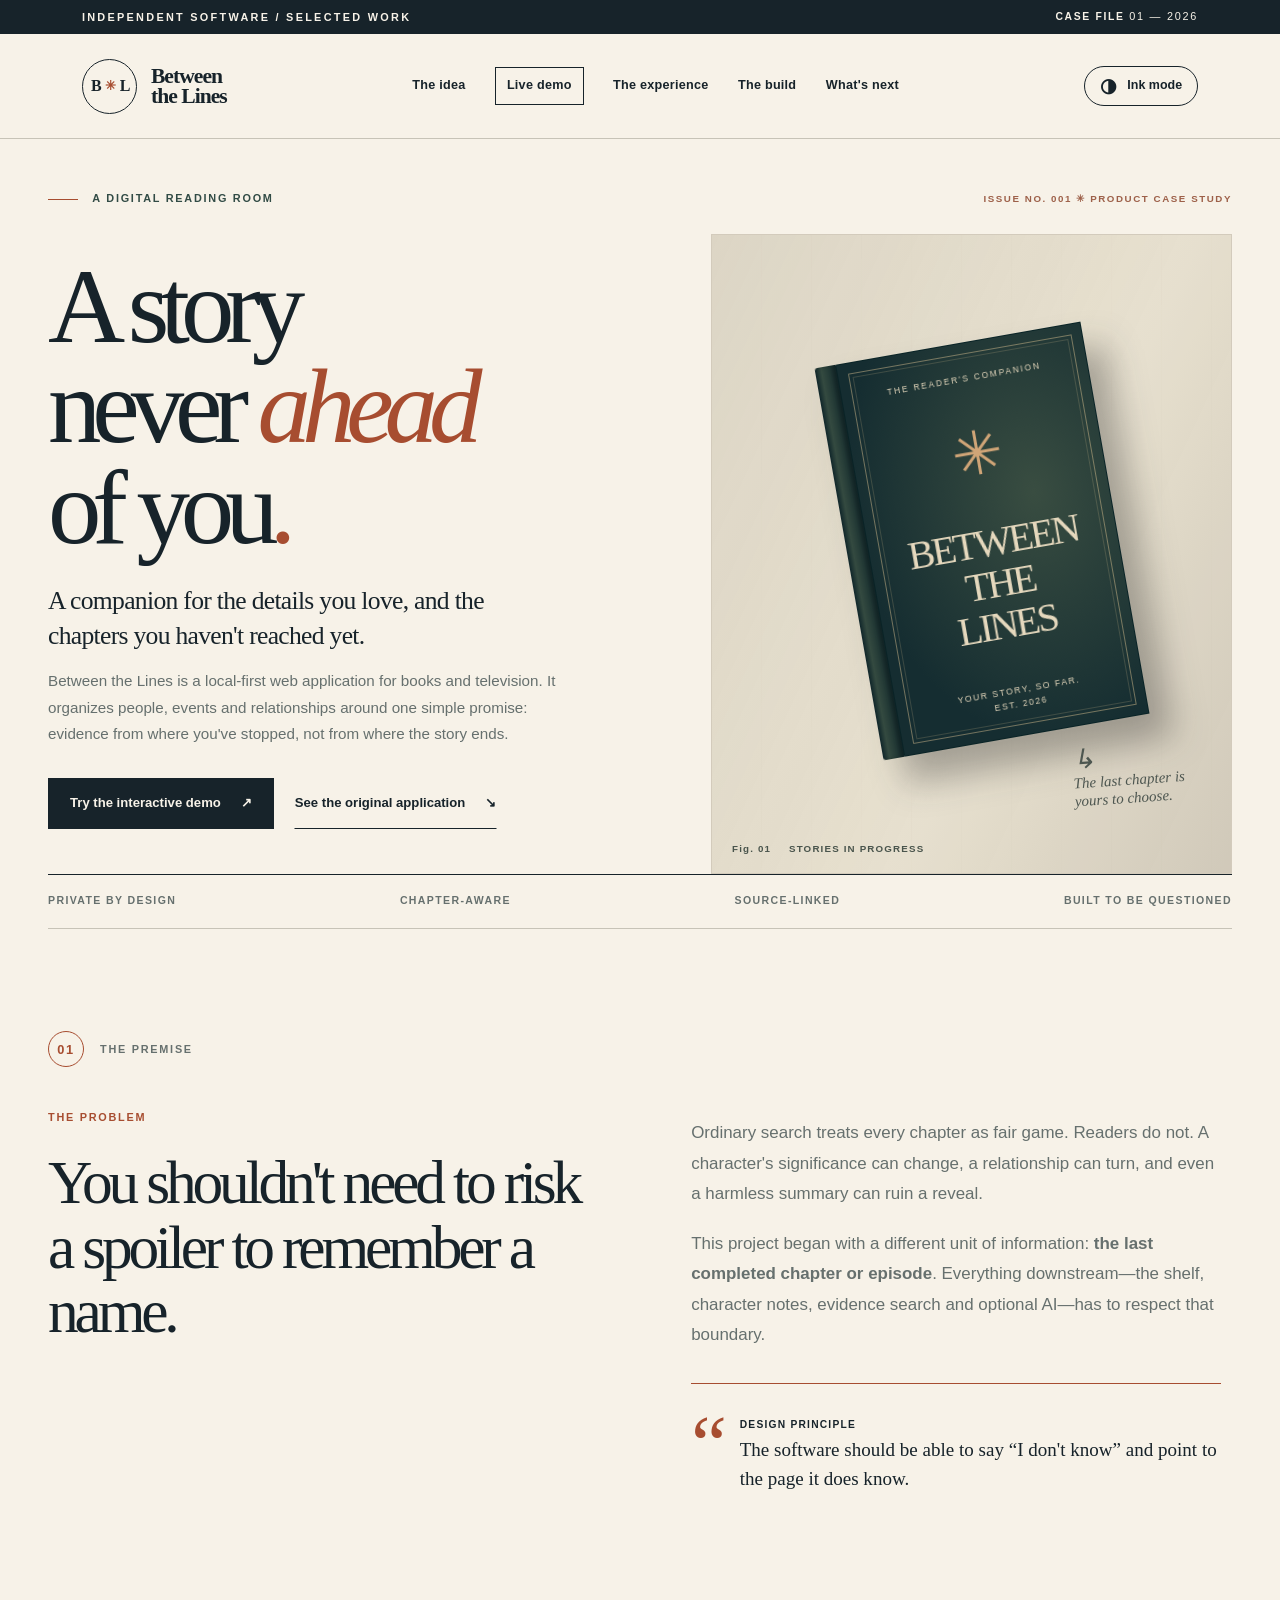
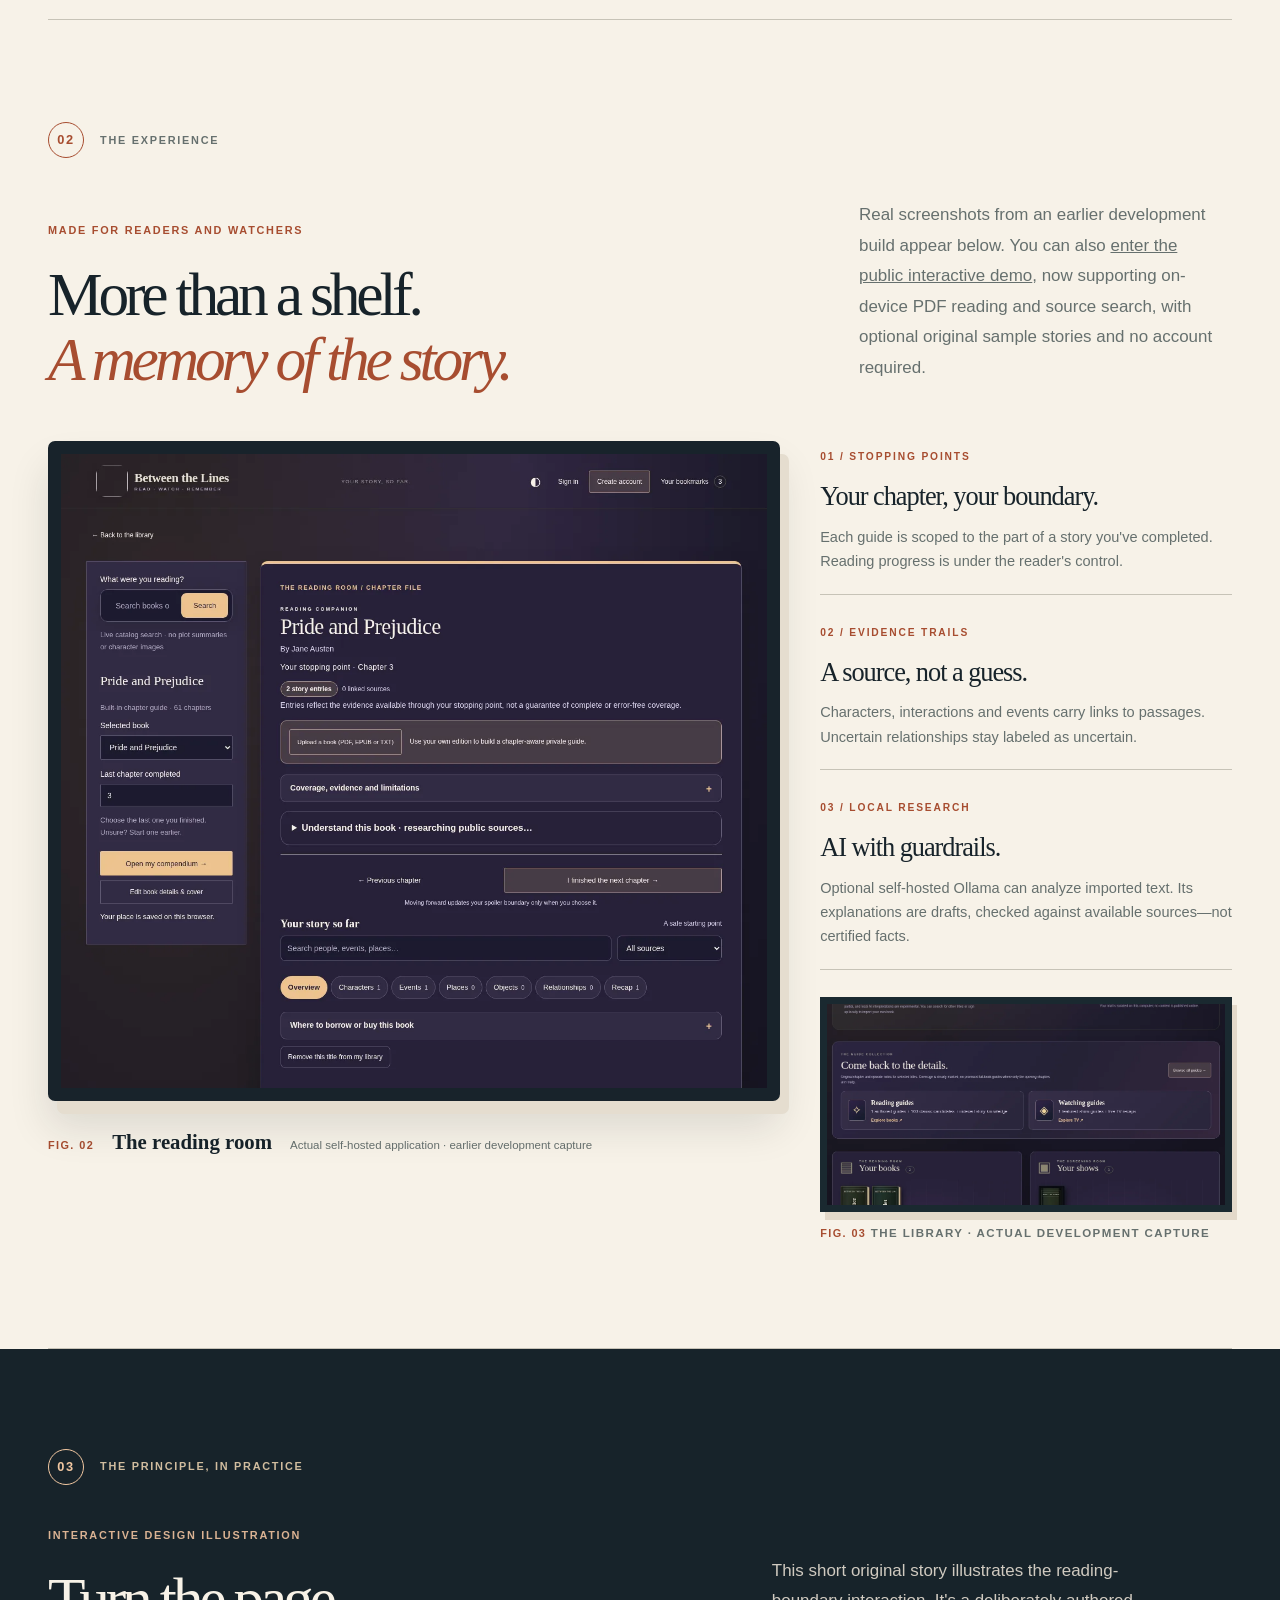
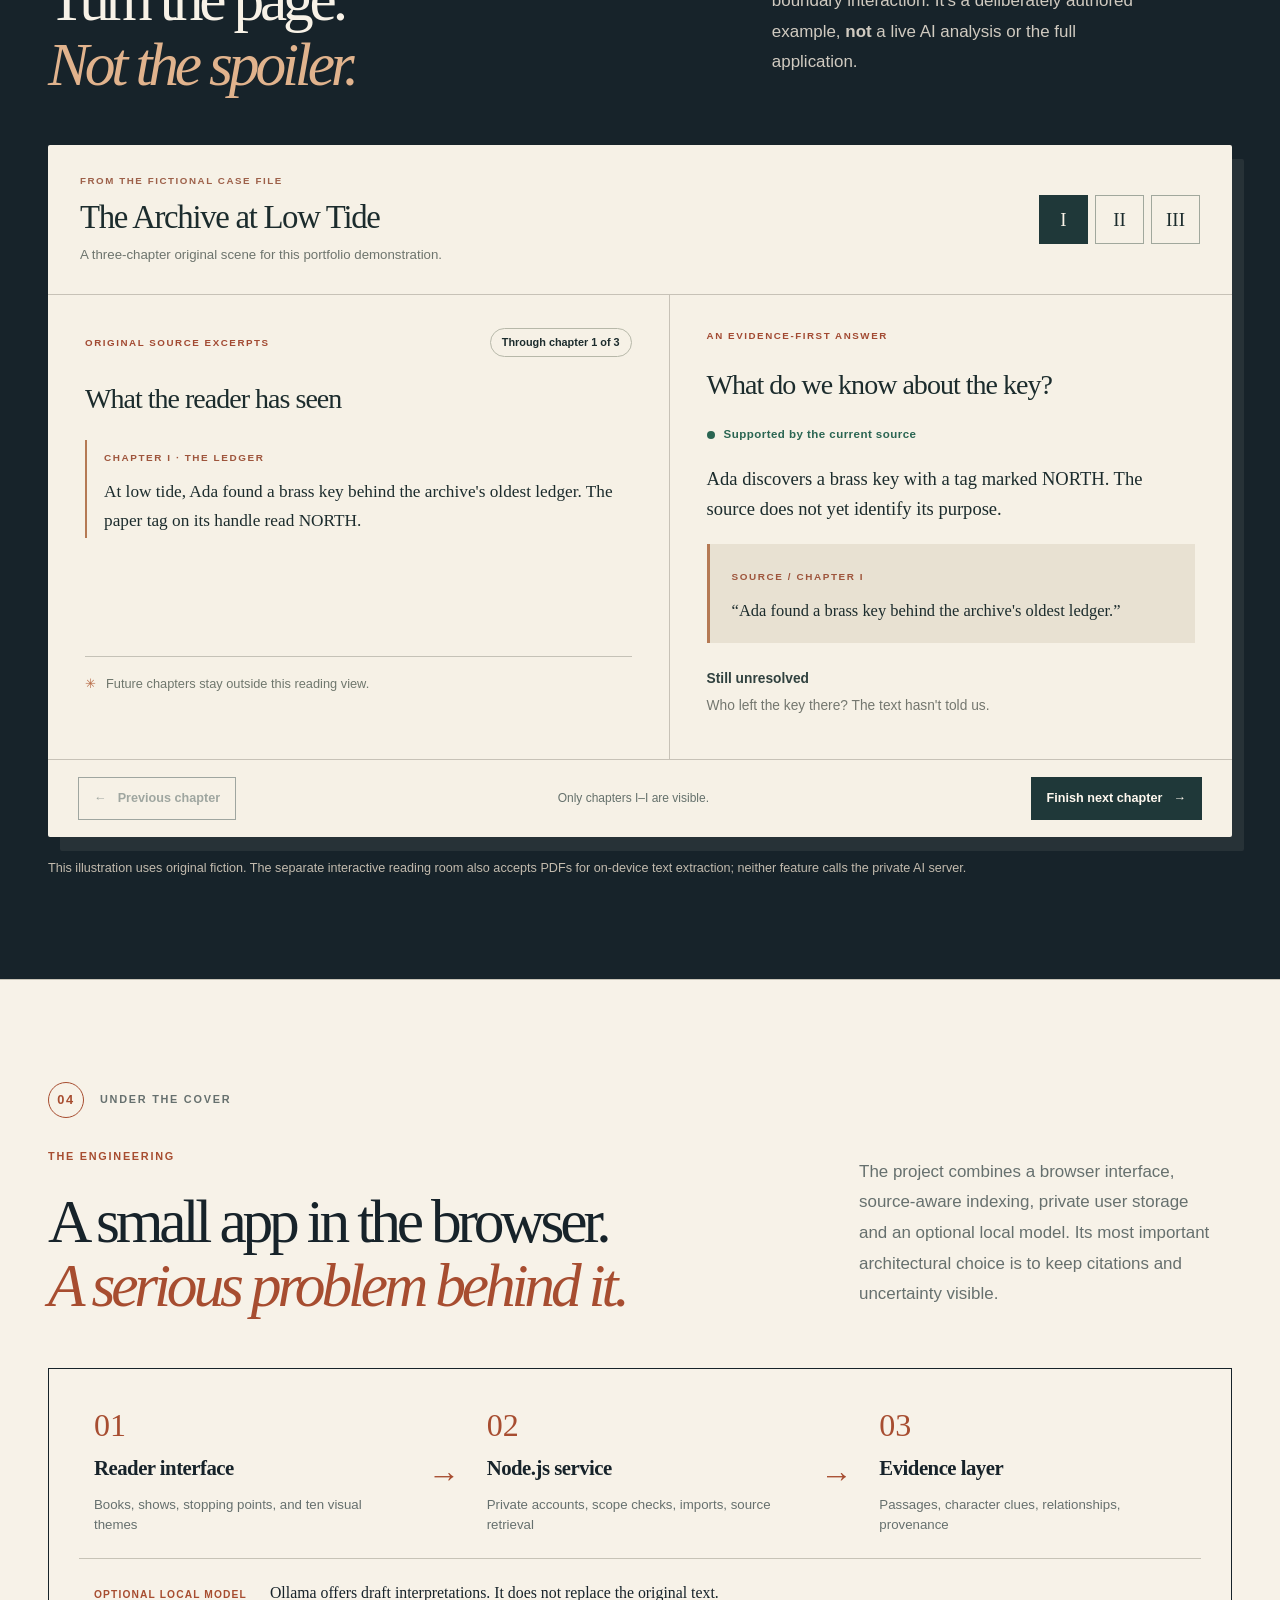
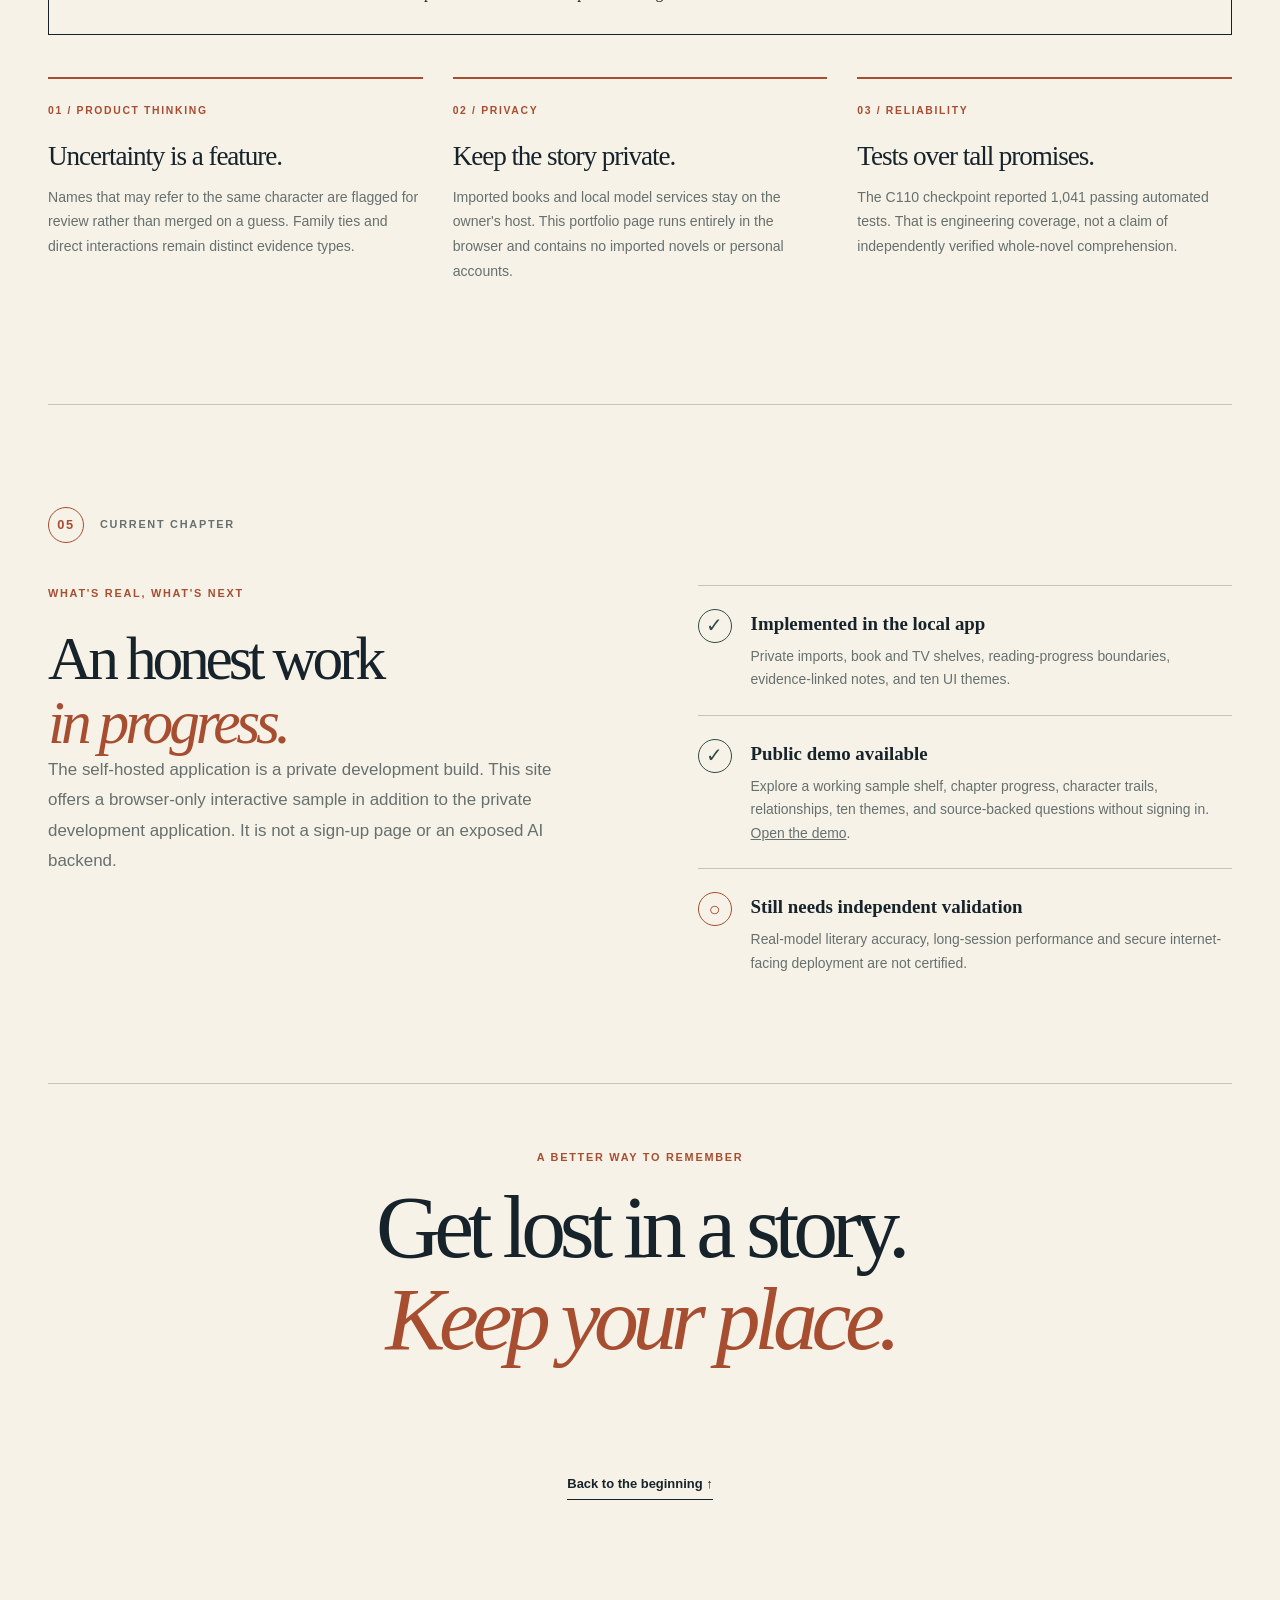
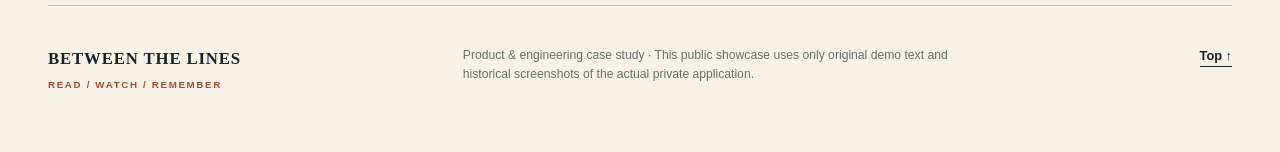
==== commit ee16fe50: "C113: bring browser demo close to private reader UI with local PDF workspace" ====
--- a/index.html
+++ b/index.html
@@ -34,10 +34,10 @@
       <div class="hero-footer"><span>PRIVATE BY DESIGN</span><span>CHAPTER-AWARE</span><span>SOURCE-LINKED</span><span>BUILT TO BE QUESTIONED</span></div>
     </section>
     <section class="premise section-wrap section-divider" id="premise" aria-labelledby="premise-title"><div class="chapter-label"><span>01</span><span>THE PREMISE</span></div><div class="premise-grid"><div><p class="eyebrow">THE PROBLEM</p><h2 id="premise-title">You shouldn't need to risk a spoiler to remember a name.</h2></div><div class="narrative-column"><p>Ordinary search treats every chapter as fair game. Readers do not. A character's significance can change, a relationship can turn, and even a harmless summary can ruin a reveal.</p><p>This project began with a different unit of information: <strong>the last completed chapter or episode</strong>. Everything downstream—the shelf, character notes, evidence search and optional AI—has to respect that boundary.</p><div class="principle"><span class="principle-glyph">“</span><p><strong>Design principle</strong><br>The software should be able to say “I don't know” and point to the page it does know.</p></div></div></div></section>
-    <section class="experience section-wrap section-divider" id="experience" aria-labelledby="experience-title"><div class="chapter-label"><span>02</span><span>THE EXPERIENCE</span></div><div class="section-head"><div><p class="eyebrow">MADE FOR READERS AND WATCHERS</p><h2 id="experience-title">More than a shelf.<br><em>A memory of the story.</em></h2></div><p>Real screenshots from an earlier development build appear below. You can also <a href="demo/">enter the public interactive demo</a>, built with original sample stories and no account required.</p></div>
+    <section class="experience section-wrap section-divider" id="experience" aria-labelledby="experience-title"><div class="chapter-label"><span>02</span><span>THE EXPERIENCE</span></div><div class="section-head"><div><p class="eyebrow">MADE FOR READERS AND WATCHERS</p><h2 id="experience-title">More than a shelf.<br><em>A memory of the story.</em></h2></div><p>Real screenshots from an earlier development build appear below. You can also <a href="demo/">enter the public interactive demo</a>, now supporting on-device PDF reading and source search, with optional original sample stories and no account required.</p></div>
       <div class="screen-layout"><figure class="screen-main"><div class="screen-frame"><a href="assets/app-reader.webp" target="_blank" rel="noopener noreferrer" aria-label="Open an earlier real-app reading room screenshot at full size"><img src="assets/app-reader.webp" alt="Development screenshot of the real Between the Lines reading room showing chapter progress, source-linked notes and character tabs" width="1280" height="2565" loading="lazy"></a></div><figcaption><span>FIG. 02</span><strong>The reading room</strong><small>Actual self-hosted application · earlier development capture</small></figcaption></figure><div class="screen-aside"><div class="feature-entry"><span>01 / STOPPING POINTS</span><h3>Your chapter, your boundary.</h3><p>Each guide is scoped to the part of a story you've completed. Reading progress is under the reader's control.</p></div><div class="feature-entry"><span>02 / EVIDENCE TRAILS</span><h3>A source, not a guess.</h3><p>Characters, interactions and events carry links to passages. Uncertain relationships stay labeled as uncertain.</p></div><div class="feature-entry"><span>03 / LOCAL RESEARCH</span><h3>AI with guardrails.</h3><p>Optional self-hosted Ollama can analyze imported text. Its explanations are drafts, checked against available sources—not certified facts.</p></div><figure class="shelf-crop"><div class="shelf-frame"><a href="assets/app-library.webp" target="_blank" rel="noopener noreferrer" aria-label="Open a real application bookshelf screenshot at full size"><img src="assets/app-library.webp" alt="Earlier development screenshot showing the application's bookshelf and search interface" width="1220" height="645" loading="lazy"></a></div><figcaption>FIG. 03 <span>THE LIBRARY · ACTUAL DEVELOPMENT CAPTURE</span></figcaption></figure></div></div>
     </section>
-    <section class="boundary-section section-divider" id="proof" aria-labelledby="proof-title"><div class="section-wrap"><div class="chapter-label"><span>03</span><span>THE PRINCIPLE, IN PRACTICE</span></div><div class="boundary-heading"><div><p class="eyebrow">INTERACTIVE DESIGN ILLUSTRATION</p><h2 id="proof-title">Turn the page.<br><em>Not the spoiler.</em></h2></div><p>This short original story illustrates the reading-boundary interaction. It's a deliberately authored example, <strong>not</strong> a live AI analysis or the full application.</p></div><div class="boundary-ui"><div class="boundary-top"><div><div class="micro">FROM THE FICTIONAL CASE FILE</div><h3>The Archive at Low Tide</h3><p>A three-chapter original scene for this portfolio demonstration.</p></div><div class="chapter-steps" role="group" aria-label="Select last completed chapter"><button type="button" data-chapter="1" aria-pressed="true">I</button><button type="button" data-chapter="2" aria-pressed="false">II</button><button type="button" data-chapter="3" aria-pressed="false">III</button></div></div><div class="boundary-body"><section class="paper-reading" aria-labelledby="passage-heading"><div class="paper-reading-top"><span class="eyebrow">ORIGINAL SOURCE EXCERPTS</span><span id="reading-progress" class="mini-pill" role="status" aria-live="polite">Through chapter 1 of 3</span></div><h4 id="passage-heading">What the reader has seen</h4><div class="passages" id="passages"><article><span>CHAPTER I · THE LEDGER</span><p>At low tide, Ada found a brass key behind the archive's oldest ledger. The paper tag on its handle read NORTH.</p></article></div><div class="reading-foot"><span aria-hidden="true">✳</span> Future chapters stay outside this reading view.</div></section><section class="paper-evidence" aria-labelledby="evidence-heading"><span class="eyebrow">AN EVIDENCE-FIRST ANSWER</span><h4 id="evidence-heading">What do we know about the key?</h4><div class="verdict"><span class="verdict-dot" aria-hidden="true"></span> Supported by the current source</div><p id="evidence-answer" class="evidence-answer">Ada discovers a brass key with a tag marked NORTH. The source does not yet identify its purpose.</p><div class="quote-box"><span>SOURCE / <span id="evidence-source">CHAPTER I</span></span><blockquote id="evidence-quote">“Ada found a brass key behind the archive's oldest ledger.”</blockquote></div><div class="unknown"><strong>Still unresolved</strong><span id="evidence-unknown">Who left the key there? The text hasn't told us.</span></div></section></div><div class="boundary-bottom"><button type="button" class="step-control" id="prev-chapter" disabled><span aria-hidden="true">←</span> Previous chapter</button><p id="boundary-hint" role="status" aria-live="polite">Only chapter I is visible.</p><button type="button" class="step-control next" id="next-chapter">Finish next chapter <span aria-hidden="true">→</span></button></div></div><p class="demo-disclaimer">All sample text is original fiction created for this design illustration. No account, upload, AI model or external API is involved.</p></div></section>
+    <section class="boundary-section section-divider" id="proof" aria-labelledby="proof-title"><div class="section-wrap"><div class="chapter-label"><span>03</span><span>THE PRINCIPLE, IN PRACTICE</span></div><div class="boundary-heading"><div><p class="eyebrow">INTERACTIVE DESIGN ILLUSTRATION</p><h2 id="proof-title">Turn the page.<br><em>Not the spoiler.</em></h2></div><p>This short original story illustrates the reading-boundary interaction. It's a deliberately authored example, <strong>not</strong> a live AI analysis or the full application.</p></div><div class="boundary-ui"><div class="boundary-top"><div><div class="micro">FROM THE FICTIONAL CASE FILE</div><h3>The Archive at Low Tide</h3><p>A three-chapter original scene for this portfolio demonstration.</p></div><div class="chapter-steps" role="group" aria-label="Select last completed chapter"><button type="button" data-chapter="1" aria-pressed="true">I</button><button type="button" data-chapter="2" aria-pressed="false">II</button><button type="button" data-chapter="3" aria-pressed="false">III</button></div></div><div class="boundary-body"><section class="paper-reading" aria-labelledby="passage-heading"><div class="paper-reading-top"><span class="eyebrow">ORIGINAL SOURCE EXCERPTS</span><span id="reading-progress" class="mini-pill" role="status" aria-live="polite">Through chapter 1 of 3</span></div><h4 id="passage-heading">What the reader has seen</h4><div class="passages" id="passages"><article><span>CHAPTER I · THE LEDGER</span><p>At low tide, Ada found a brass key behind the archive's oldest ledger. The paper tag on its handle read NORTH.</p></article></div><div class="reading-foot"><span aria-hidden="true">✳</span> Future chapters stay outside this reading view.</div></section><section class="paper-evidence" aria-labelledby="evidence-heading"><span class="eyebrow">AN EVIDENCE-FIRST ANSWER</span><h4 id="evidence-heading">What do we know about the key?</h4><div class="verdict"><span class="verdict-dot" aria-hidden="true"></span> Supported by the current source</div><p id="evidence-answer" class="evidence-answer">Ada discovers a brass key with a tag marked NORTH. The source does not yet identify its purpose.</p><div class="quote-box"><span>SOURCE / <span id="evidence-source">CHAPTER I</span></span><blockquote id="evidence-quote">“Ada found a brass key behind the archive's oldest ledger.”</blockquote></div><div class="unknown"><strong>Still unresolved</strong><span id="evidence-unknown">Who left the key there? The text hasn't told us.</span></div></section></div><div class="boundary-bottom"><button type="button" class="step-control" id="prev-chapter" disabled><span aria-hidden="true">←</span> Previous chapter</button><p id="boundary-hint" role="status" aria-live="polite">Only chapter I is visible.</p><button type="button" class="step-control next" id="next-chapter">Finish next chapter <span aria-hidden="true">→</span></button></div></div><p class="demo-disclaimer">This illustration uses original fiction. The separate interactive reading room also accepts PDFs for on-device text extraction; neither feature calls the private AI server.</p></div></section>
     <section class="engineering section-wrap section-divider" id="engineering" aria-labelledby="engineering-title"><div class="chapter-label"><span>04</span><span>UNDER THE COVER</span></div><div class="section-head"><div><p class="eyebrow">THE ENGINEERING</p><h2 id="engineering-title">A small app in the browser.<br><em>A serious problem behind it.</em></h2></div><p>The project combines a browser interface, source-aware indexing, private user storage and an optional local model. Its most important architectural choice is to keep citations and uncertainty visible.</p></div><div class="architecture" aria-label="Application architecture"><div class="architecture-line"><div class="arch-node"><span class="arch-num">01</span><strong>Reader interface</strong><small>Books, shows, stopping points, and ten visual themes</small></div><span class="arch-arrow" aria-hidden="true">→</span><div class="arch-node"><span class="arch-num">02</span><strong>Node.js service</strong><small>Private accounts, scope checks, imports, source retrieval</small></div><span class="arch-arrow" aria-hidden="true">→</span><div class="arch-node"><span class="arch-num">03</span><strong>Evidence layer</strong><small>Passages, character clues, relationships, provenance</small></div></div><div class="arch-foundation"><span>OPTIONAL LOCAL MODEL</span><strong>Ollama offers draft interpretations. It does not replace the original text.</strong></div></div>
       <div class="engineering-grid"><article><span class="eyebrow">01 / PRODUCT THINKING</span><h3>Uncertainty is a feature.</h3><p>Names that may refer to the same character are flagged for review rather than merged on a guess. Family ties and direct interactions remain distinct evidence types.</p></article><article><span class="eyebrow">02 / PRIVACY</span><h3>Keep the story private.</h3><p>Imported books and local model services stay on the owner's host. This portfolio page runs entirely in the browser and contains no imported novels or personal accounts.</p></article><article><span class="eyebrow">03 / RELIABILITY</span><h3>Tests over tall promises.</h3><p>The C110 checkpoint reported 1,041 passing automated tests. That is engineering coverage, not a claim of independently verified whole-novel comprehension.</p></article></div>
     </section>
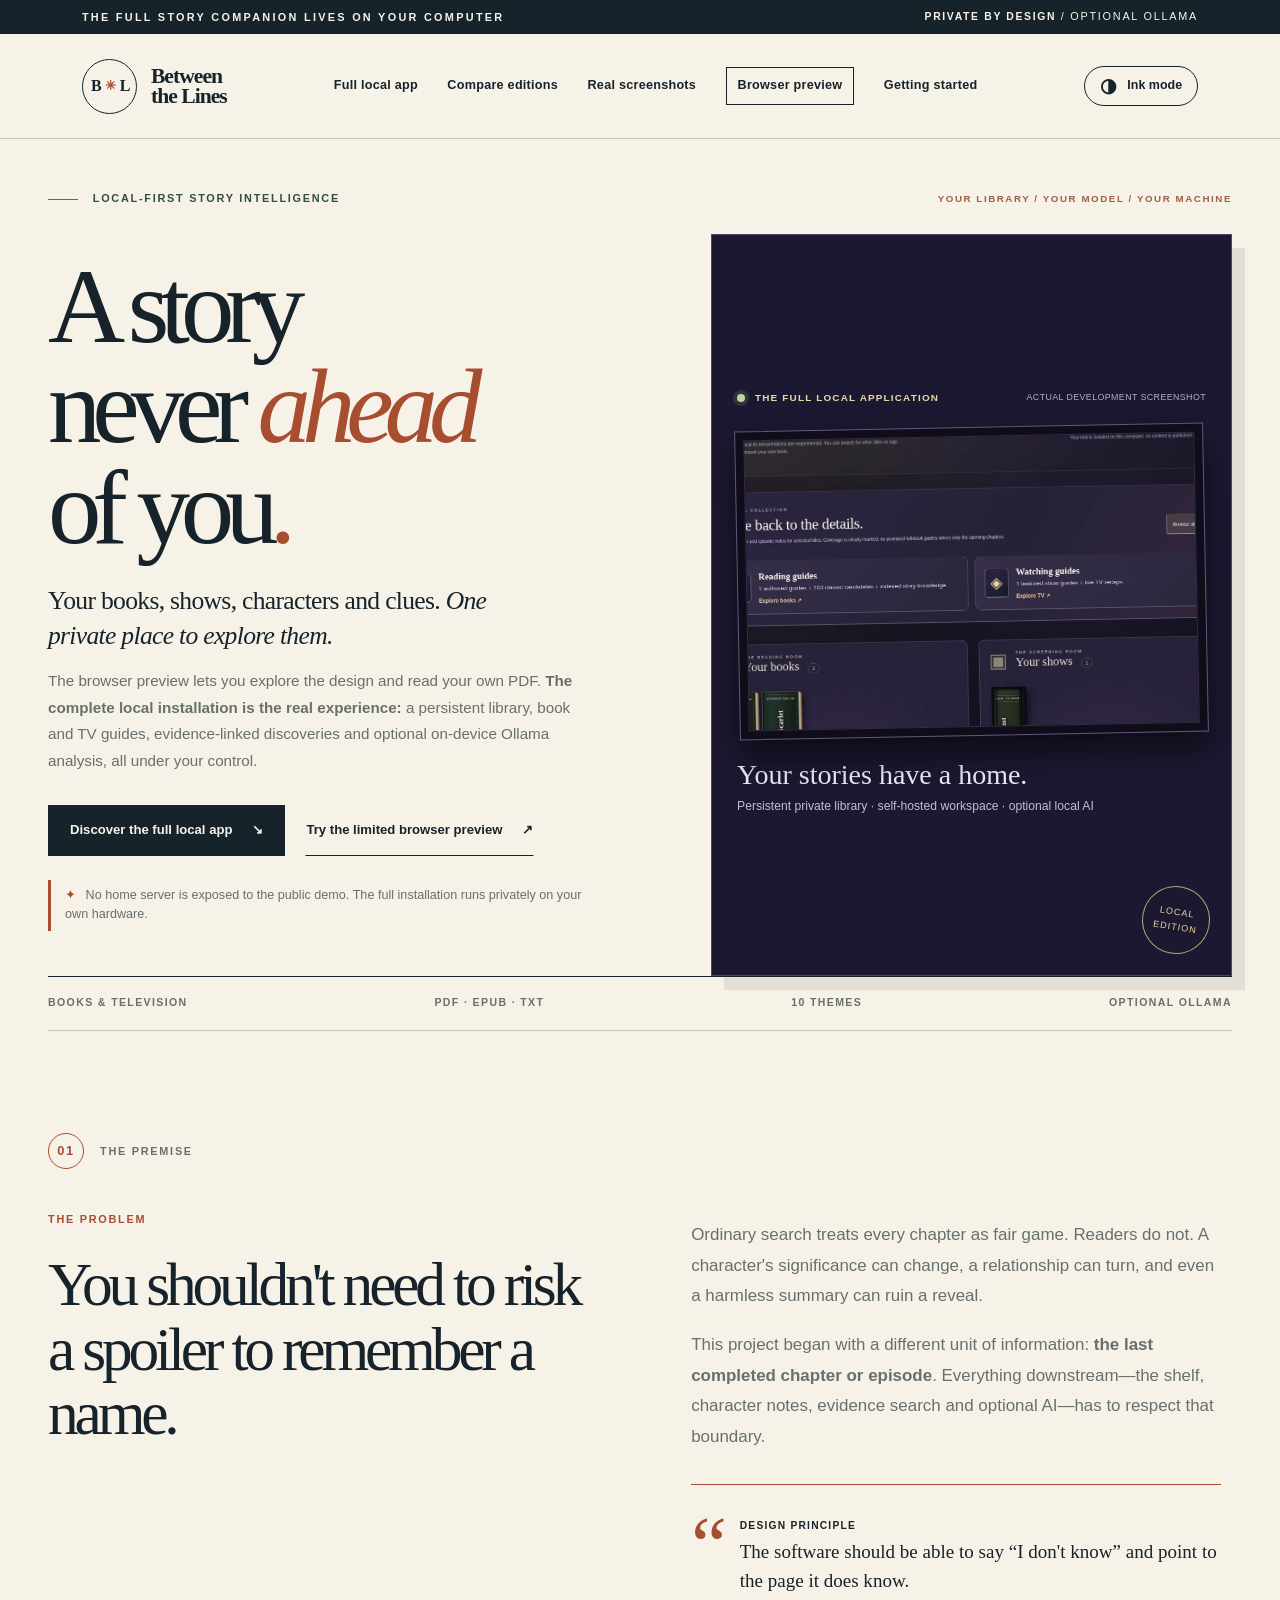
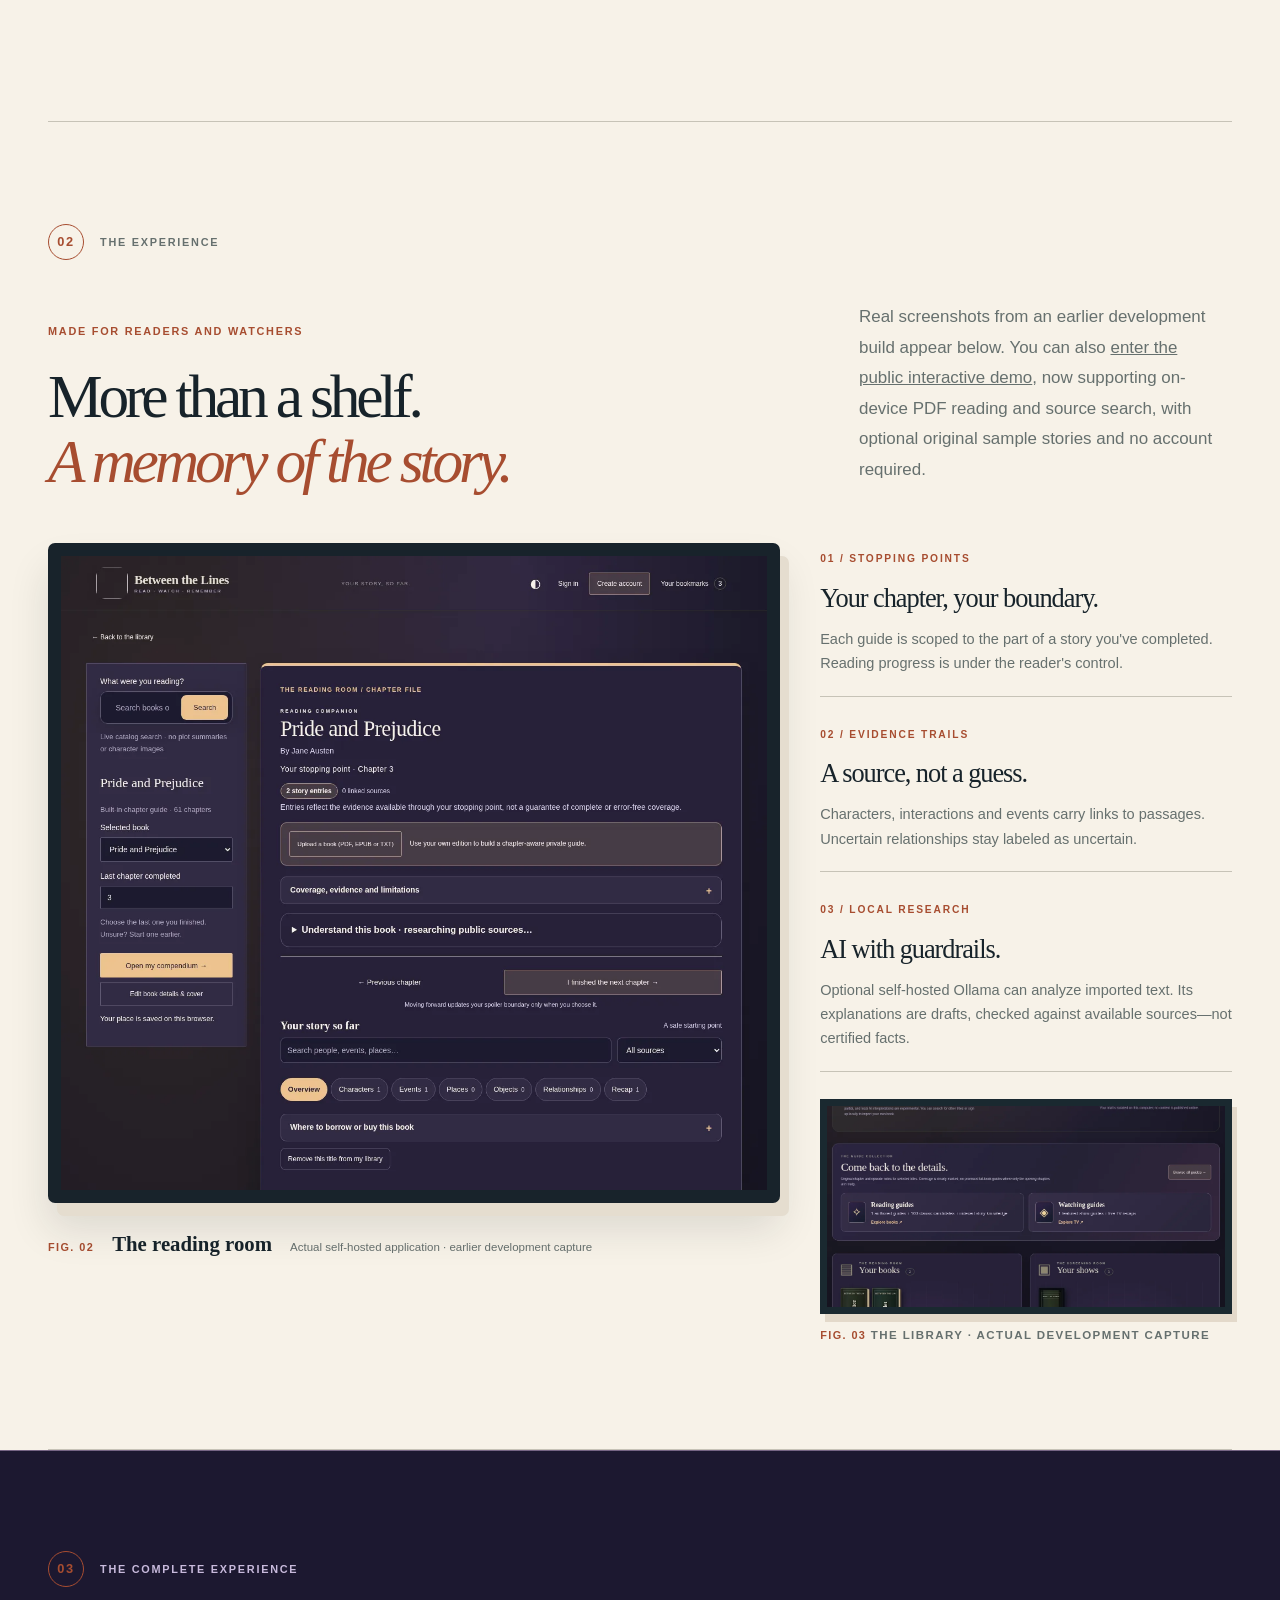
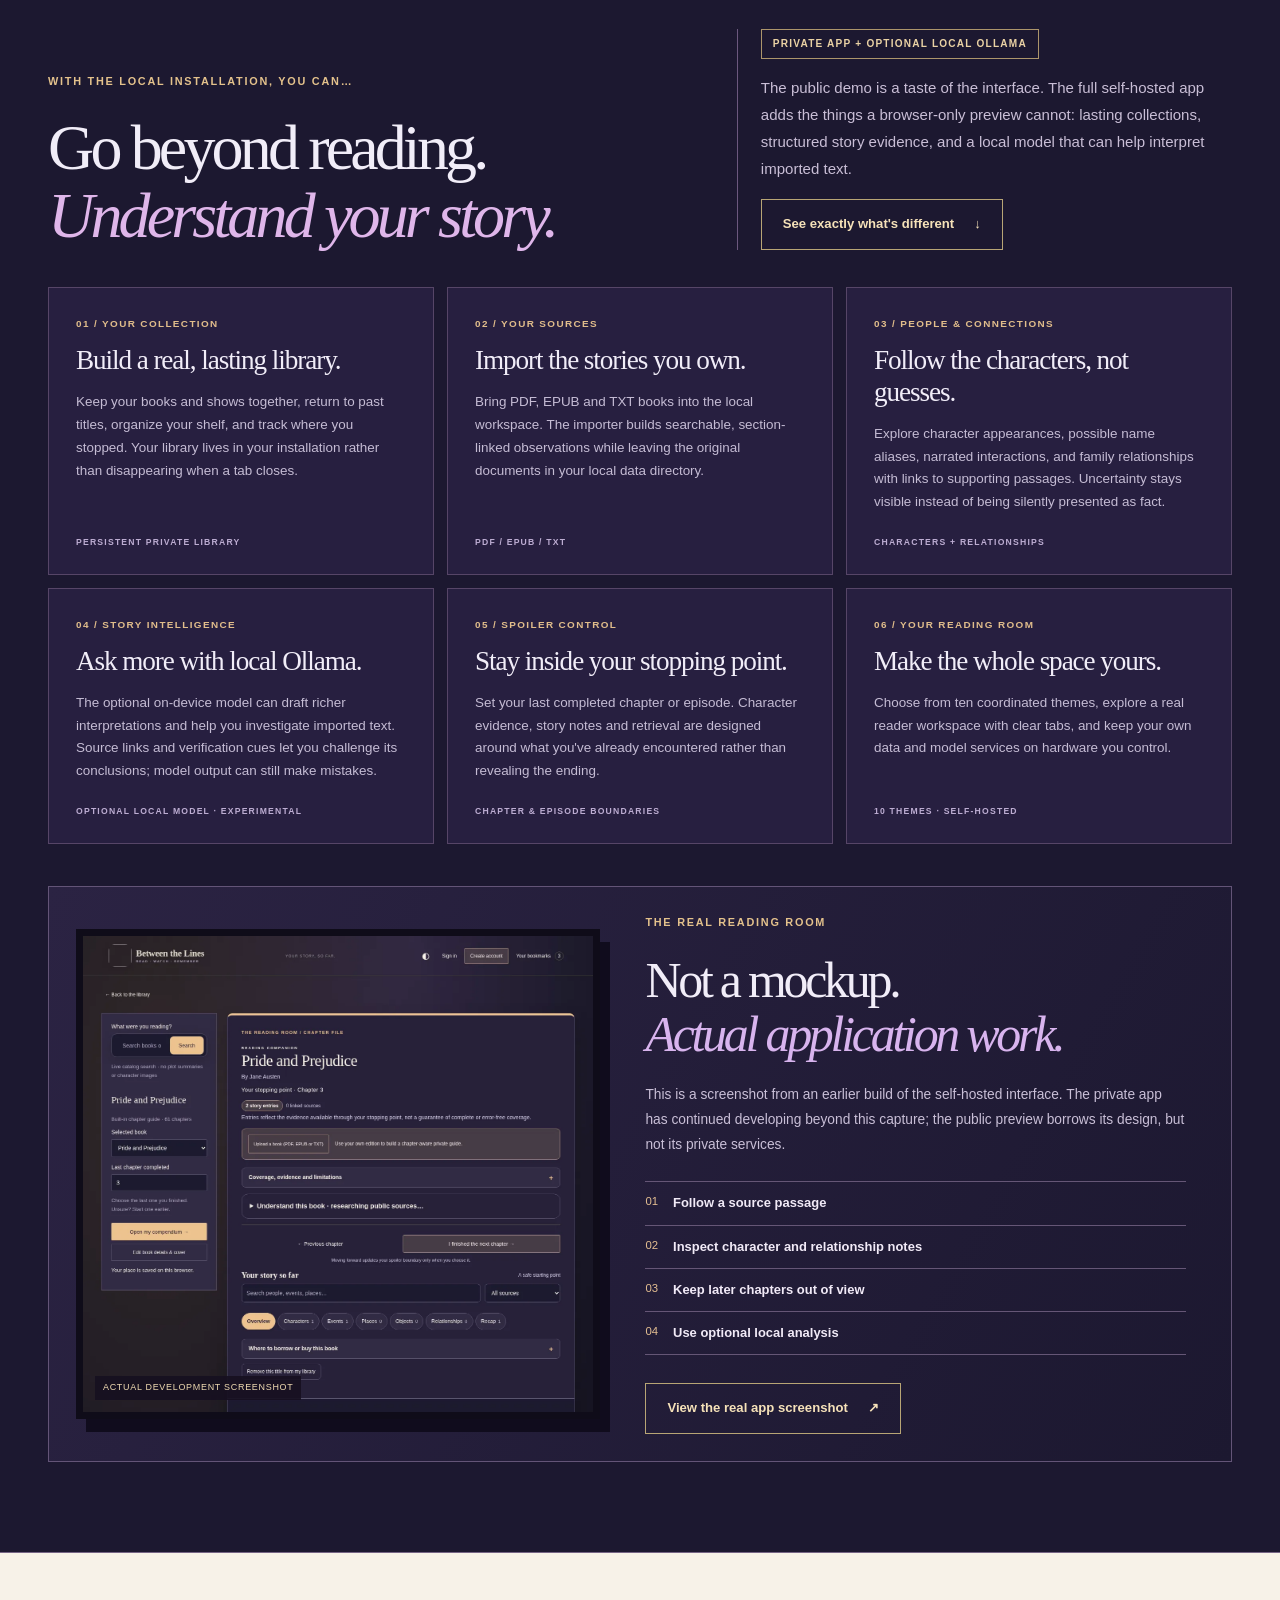
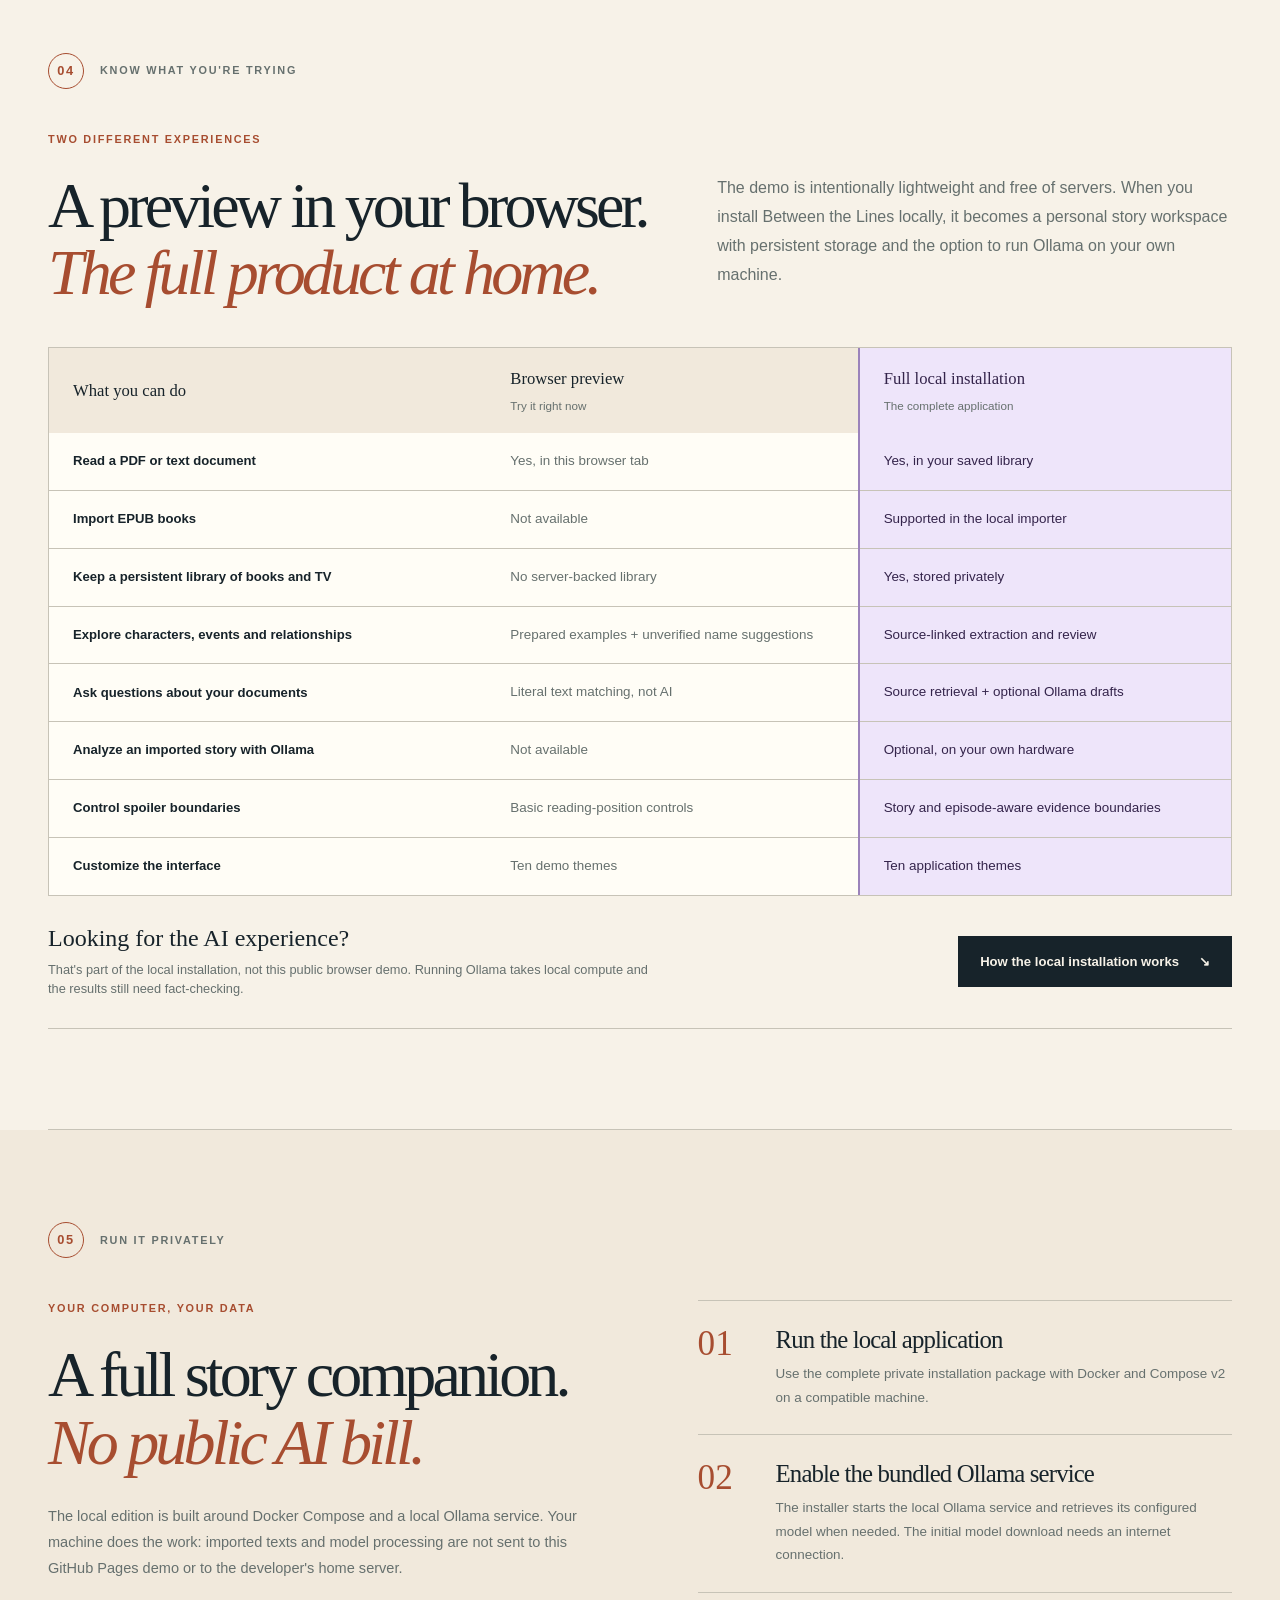
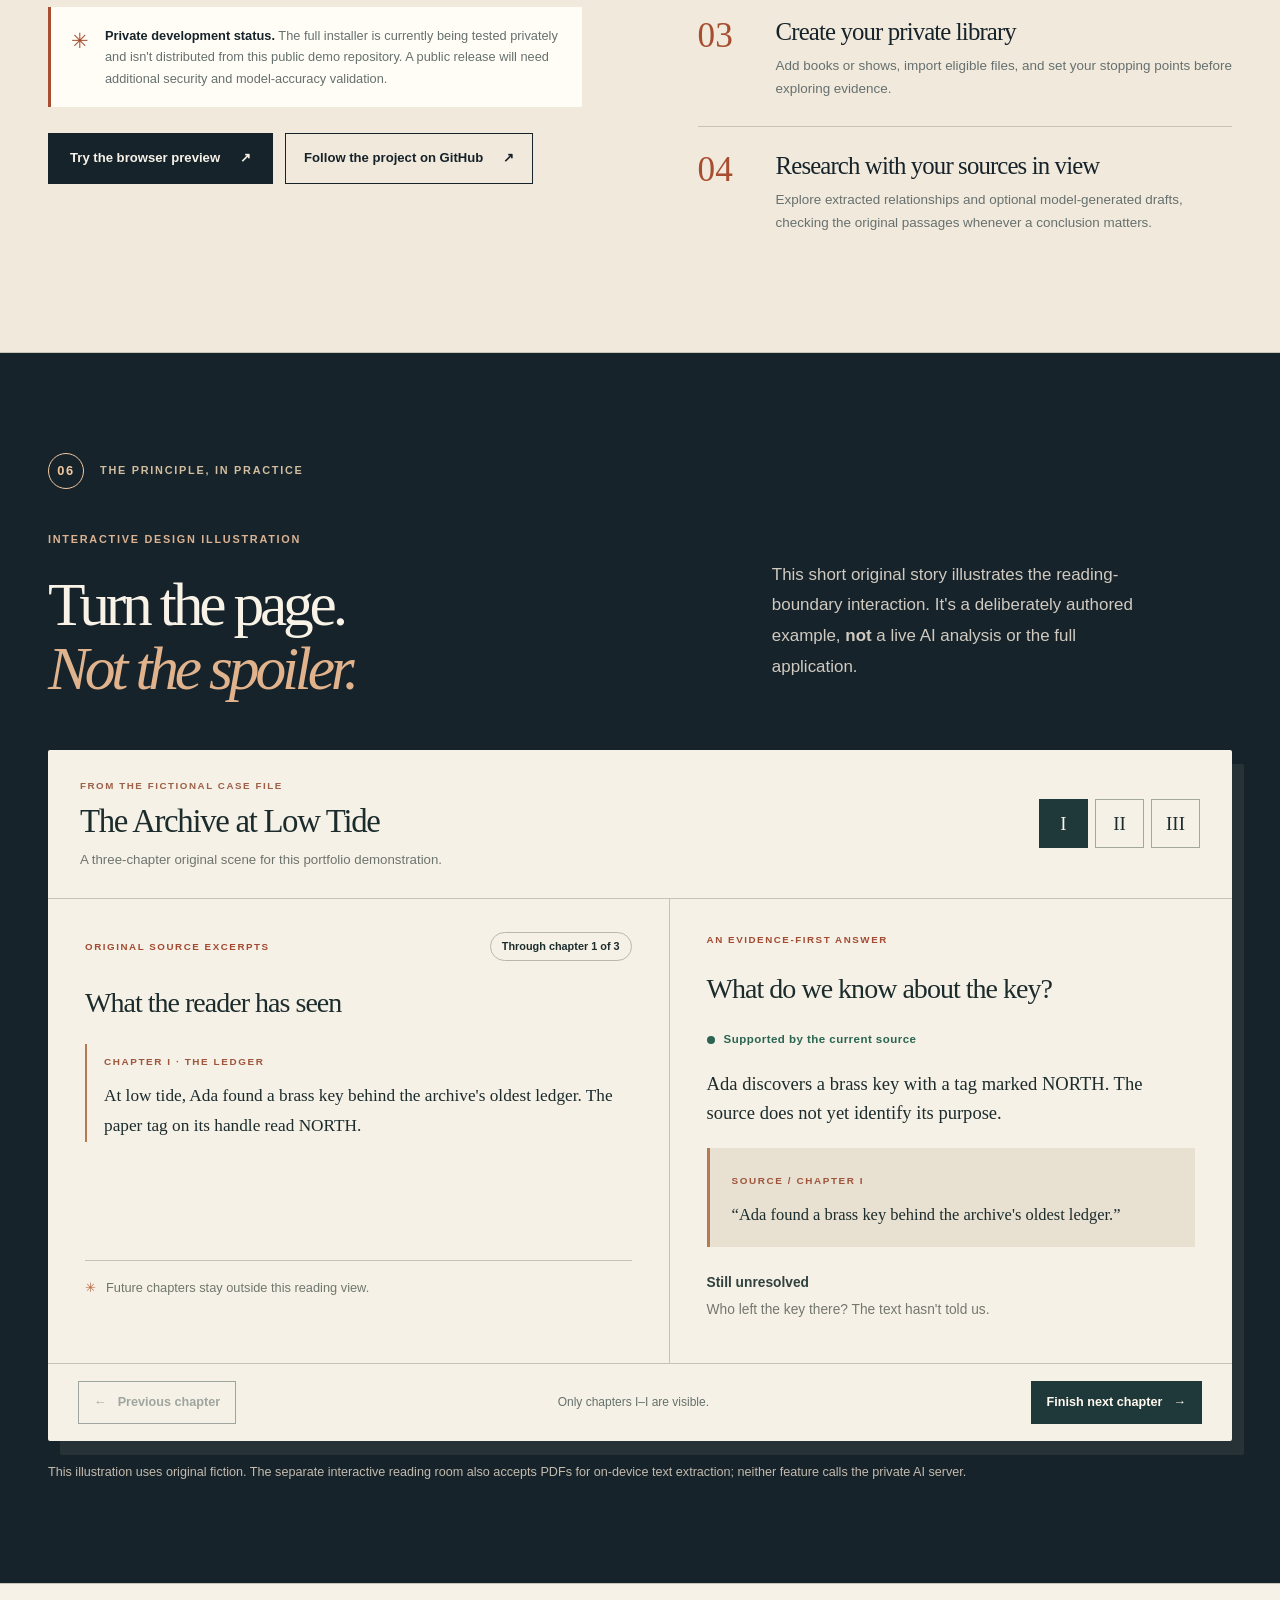
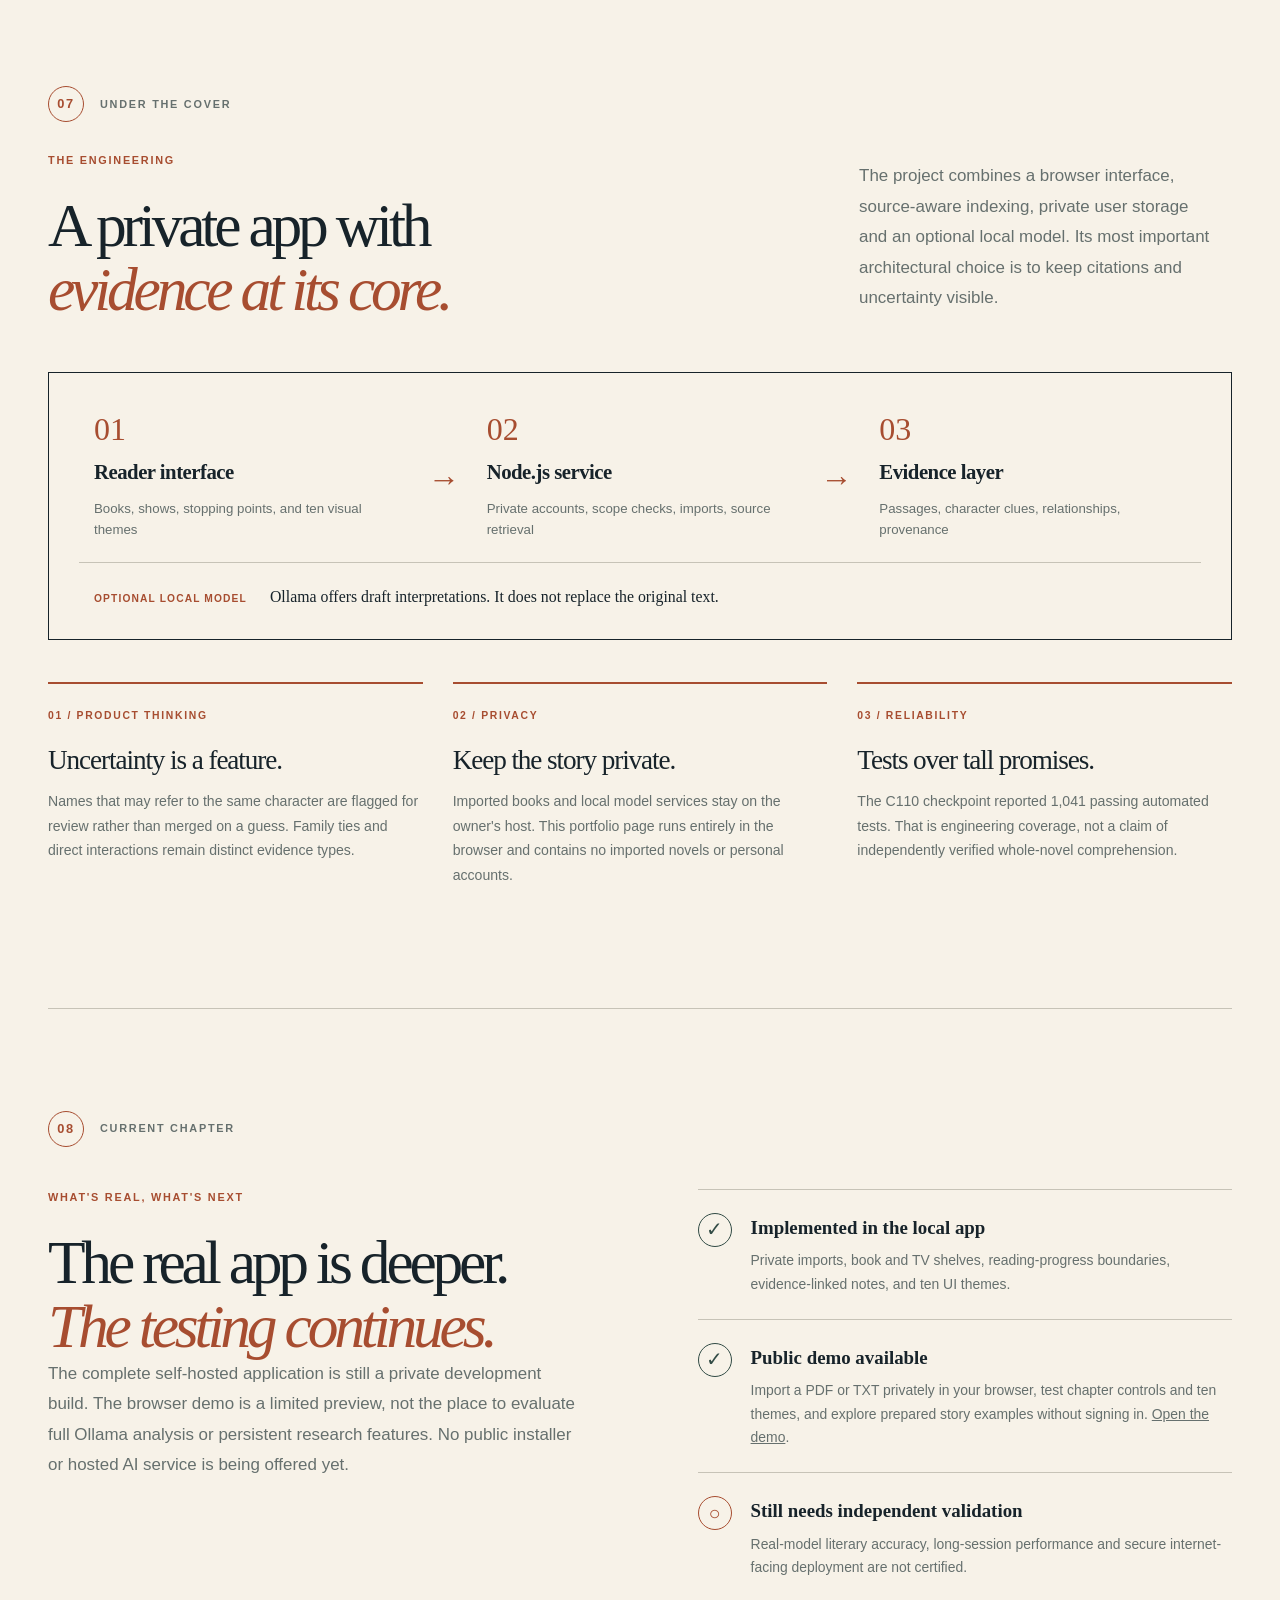
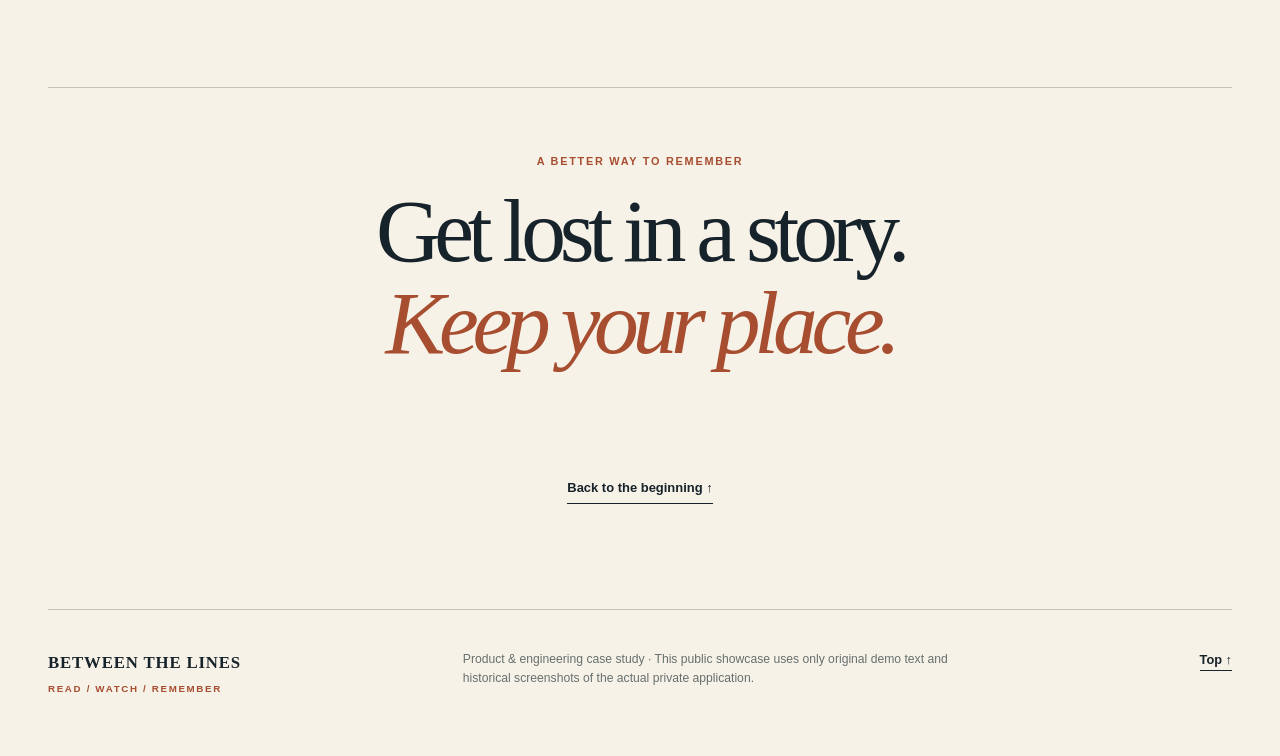
==== commit 2df03848: "C114: showcase complete local installation and distinguish browser preview" ====
--- a/index.html
+++ b/index.html
@@ -3,45 +3,82 @@
 <head>
   <meta charset="utf-8">
   <meta name="viewport" content="width=device-width, initial-scale=1">
-  <meta name="description" content="Between the Lines is an evidence-first, spoiler-aware story companion. Explore the product, its engineering decisions and a transparent interaction example.">
+  <meta name="description" content="Meet Between the Lines: a private, local-first story intelligence app for books and TV. See what the complete Ollama-enabled installation adds beyond the free browser preview.">
   <meta name="color-scheme" content="light dark">
   <meta name="theme-color" content="#f7f2e8">
   <meta http-equiv="Content-Security-Policy" content="default-src 'none'; img-src 'self' data:; style-src 'self'; script-src 'self'; connect-src 'none'; font-src 'self'; form-action 'none'; object-src 'none'; base-uri 'none'">
   <meta property="og:type" content="website">
   <meta property="og:title" content="Between the Lines — A story companion, built for the page you're on">
-  <meta property="og:description" content="An independent web engineering case study: reading boundaries, source evidence and thoughtful private AI.">
+  <meta property="og:description" content="Explore the full local story companion: your own library, PDF/EPUB/TXT imports, source-linked character and relationship trails, and optional Ollama analysis.">
   <meta property="og:image" content="https://btl.masynnay.com/assets/social-card.png">
   <link rel="icon" type="image/svg+xml" href="assets/mark.svg">
   <link rel="stylesheet" href="styles.css">
   <script src="app.js" defer></script>
-  <title>Between the Lines — Product & engineering case study</title>
+  <title>Between the Lines — The complete local story companion</title>
 </head>
 <body>
   <a class="skip-link" href="#main">Skip to content</a>
-  <div class="top-ribbon"><span>INDEPENDENT SOFTWARE / SELECTED WORK</span><span class="ribbon-right">CASE FILE <span class="mono">01 — 2026</span></span></div>
+  <div class="top-ribbon"><span>THE FULL STORY COMPANION LIVES ON YOUR COMPUTER</span><span class="ribbon-right">PRIVATE BY DESIGN <span class="mono">/ OPTIONAL OLLAMA</span></span></div>
   <header class="site-header" id="top">
     <a class="wordmark" href="#top" aria-label="Between the Lines, go to top"><span class="brand-seal" aria-hidden="true">B<span>✳</span>L</span><span>Between<br>the Lines</span></a>
-    <nav aria-label="On this page" class="main-nav"><a href="#premise">The idea</a><a href="demo/">Live demo</a><a href="#experience">The experience</a><a href="#engineering">The build</a><a href="#status">What's next</a></nav>
+    <nav aria-label="On this page" class="main-nav"><a href="#local-edition">Full local app</a><a href="#edition-compare">Compare editions</a><a href="#experience">Real screenshots</a><a href="demo/">Browser preview</a><a href="#local-install">Getting started</a></nav>
     <button class="appearance-toggle" id="appearance-toggle" type="button" aria-pressed="false" aria-label="Switch to ink theme"><span aria-hidden="true" class="moon-mark">◑</span><span id="appearance-label">Ink mode</span></button>
   </header>
   <main id="main">
     <section class="hero section-wrap" aria-labelledby="hero-title">
-      <div class="hero-meta"><span class="eyebrow"><span class="small-rule" aria-hidden="true"></span> A DIGITAL READING ROOM</span><span class="micro index-tag">ISSUE NO. 001 <span aria-hidden="true">✳</span> PRODUCT CASE STUDY</span></div>
+      <div class="hero-meta"><span class="eyebrow"><span class="small-rule" aria-hidden="true"></span> LOCAL-FIRST STORY INTELLIGENCE</span><span class="micro index-tag">YOUR LIBRARY / YOUR MODEL / YOUR MACHINE</span></div>
       <div class="hero-grid">
-        <div class="hero-copy"><h1 id="hero-title">A story<br>never <em>ahead</em><br>of you<span class="period">.</span></h1><p class="intro-copy">A companion for the details you love, and the chapters you haven't reached yet.</p><p class="body-copy">Between the Lines is a local-first web application for books and television. It organizes people, events and relationships around one simple promise: evidence from where you've stopped, not from where the story ends.</p><div class="hero-actions"><a class="action primary" href="demo/">Try the interactive demo <span aria-hidden="true">↗</span></a><a class="action quiet" href="#experience">See the original application <span aria-hidden="true">↘</span></a></div></div>
-        <div class="hero-visual" aria-label="Decorative book illustration, with an editorial note"><div class="paper-pattern" aria-hidden="true"></div><div class="hero-book" aria-hidden="true"><div class="book-spine"></div><div class="book-cover"><div class="cover-rule">THE READER'S COMPANION</div><div class="cover-icon">✳</div><div class="cover-title">BETWEEN<br>THE<br>LINES</div><div class="cover-bottom">YOUR STORY, SO FAR.<br>EST. 2026</div></div></div><div class="margin-note"><span class="margin-symbol">↳</span> The last chapter is yours to choose.</div><div class="visual-caption">Fig. 01 <span>STORIES IN PROGRESS</span></div></div>
+        <div class="hero-copy"><h1 id="hero-title">A story<br>never <em>ahead</em><br>of you<span class="period">.</span></h1><p class="intro-copy">Your books, shows, characters and clues. <em>One private place to explore them.</em></p><p class="body-copy">The browser preview lets you explore the design and read your own PDF. <strong>The complete local installation is the real experience:</strong> a persistent library, book and TV guides, evidence-linked discoveries and optional on-device Ollama analysis, all under your control.</p><div class="hero-actions"><a class="action primary" href="#local-edition">Discover the full local app <span aria-hidden="true">↘</span></a><a class="action quiet" href="demo/">Try the limited browser preview <span aria-hidden="true">↗</span></a></div><p class="hero-difference"><span aria-hidden="true">✦</span> No home server is exposed to the public demo. The full installation runs privately on your own hardware.</p></div>
+        <figure class="hero-real-app"><div class="hero-app-meta"><span class="screen-live-dot" aria-hidden="true"></span> THE FULL LOCAL APPLICATION <span>ACTUAL DEVELOPMENT SCREENSHOT</span></div><div class="hero-app-image"><img src="assets/app-library.webp" width="1220" height="645" alt="An actual earlier build of the full Between the Lines application showing the local library and story workspace" fetchpriority="high"></div><figcaption><strong>Your stories have a home.</strong><span>Persistent private library · self-hosted workspace · optional local AI</span></figcaption><div class="hero-app-stamp">LOCAL<br>EDITION</div></figure>
       </div>
-      <div class="hero-footer"><span>PRIVATE BY DESIGN</span><span>CHAPTER-AWARE</span><span>SOURCE-LINKED</span><span>BUILT TO BE QUESTIONED</span></div>
+      <div class="hero-footer"><span>BOOKS &amp; TELEVISION</span><span>PDF · EPUB · TXT</span><span>10 THEMES</span><span>OPTIONAL OLLAMA</span></div>
     </section>
     <section class="premise section-wrap section-divider" id="premise" aria-labelledby="premise-title"><div class="chapter-label"><span>01</span><span>THE PREMISE</span></div><div class="premise-grid"><div><p class="eyebrow">THE PROBLEM</p><h2 id="premise-title">You shouldn't need to risk a spoiler to remember a name.</h2></div><div class="narrative-column"><p>Ordinary search treats every chapter as fair game. Readers do not. A character's significance can change, a relationship can turn, and even a harmless summary can ruin a reveal.</p><p>This project began with a different unit of information: <strong>the last completed chapter or episode</strong>. Everything downstream—the shelf, character notes, evidence search and optional AI—has to respect that boundary.</p><div class="principle"><span class="principle-glyph">“</span><p><strong>Design principle</strong><br>The software should be able to say “I don't know” and point to the page it does know.</p></div></div></div></section>
     <section class="experience section-wrap section-divider" id="experience" aria-labelledby="experience-title"><div class="chapter-label"><span>02</span><span>THE EXPERIENCE</span></div><div class="section-head"><div><p class="eyebrow">MADE FOR READERS AND WATCHERS</p><h2 id="experience-title">More than a shelf.<br><em>A memory of the story.</em></h2></div><p>Real screenshots from an earlier development build appear below. You can also <a href="demo/">enter the public interactive demo</a>, now supporting on-device PDF reading and source search, with optional original sample stories and no account required.</p></div>
       <div class="screen-layout"><figure class="screen-main"><div class="screen-frame"><a href="assets/app-reader.webp" target="_blank" rel="noopener noreferrer" aria-label="Open an earlier real-app reading room screenshot at full size"><img src="assets/app-reader.webp" alt="Development screenshot of the real Between the Lines reading room showing chapter progress, source-linked notes and character tabs" width="1280" height="2565" loading="lazy"></a></div><figcaption><span>FIG. 02</span><strong>The reading room</strong><small>Actual self-hosted application · earlier development capture</small></figcaption></figure><div class="screen-aside"><div class="feature-entry"><span>01 / STOPPING POINTS</span><h3>Your chapter, your boundary.</h3><p>Each guide is scoped to the part of a story you've completed. Reading progress is under the reader's control.</p></div><div class="feature-entry"><span>02 / EVIDENCE TRAILS</span><h3>A source, not a guess.</h3><p>Characters, interactions and events carry links to passages. Uncertain relationships stay labeled as uncertain.</p></div><div class="feature-entry"><span>03 / LOCAL RESEARCH</span><h3>AI with guardrails.</h3><p>Optional self-hosted Ollama can analyze imported text. Its explanations are drafts, checked against available sources—not certified facts.</p></div><figure class="shelf-crop"><div class="shelf-frame"><a href="assets/app-library.webp" target="_blank" rel="noopener noreferrer" aria-label="Open a real application bookshelf screenshot at full size"><img src="assets/app-library.webp" alt="Earlier development screenshot showing the application's bookshelf and search interface" width="1220" height="645" loading="lazy"></a></div><figcaption>FIG. 03 <span>THE LIBRARY · ACTUAL DEVELOPMENT CAPTURE</span></figcaption></figure></div></div>
     </section>
-    <section class="boundary-section section-divider" id="proof" aria-labelledby="proof-title"><div class="section-wrap"><div class="chapter-label"><span>03</span><span>THE PRINCIPLE, IN PRACTICE</span></div><div class="boundary-heading"><div><p class="eyebrow">INTERACTIVE DESIGN ILLUSTRATION</p><h2 id="proof-title">Turn the page.<br><em>Not the spoiler.</em></h2></div><p>This short original story illustrates the reading-boundary interaction. It's a deliberately authored example, <strong>not</strong> a live AI analysis or the full application.</p></div><div class="boundary-ui"><div class="boundary-top"><div><div class="micro">FROM THE FICTIONAL CASE FILE</div><h3>The Archive at Low Tide</h3><p>A three-chapter original scene for this portfolio demonstration.</p></div><div class="chapter-steps" role="group" aria-label="Select last completed chapter"><button type="button" data-chapter="1" aria-pressed="true">I</button><button type="button" data-chapter="2" aria-pressed="false">II</button><button type="button" data-chapter="3" aria-pressed="false">III</button></div></div><div class="boundary-body"><section class="paper-reading" aria-labelledby="passage-heading"><div class="paper-reading-top"><span class="eyebrow">ORIGINAL SOURCE EXCERPTS</span><span id="reading-progress" class="mini-pill" role="status" aria-live="polite">Through chapter 1 of 3</span></div><h4 id="passage-heading">What the reader has seen</h4><div class="passages" id="passages"><article><span>CHAPTER I · THE LEDGER</span><p>At low tide, Ada found a brass key behind the archive's oldest ledger. The paper tag on its handle read NORTH.</p></article></div><div class="reading-foot"><span aria-hidden="true">✳</span> Future chapters stay outside this reading view.</div></section><section class="paper-evidence" aria-labelledby="evidence-heading"><span class="eyebrow">AN EVIDENCE-FIRST ANSWER</span><h4 id="evidence-heading">What do we know about the key?</h4><div class="verdict"><span class="verdict-dot" aria-hidden="true"></span> Supported by the current source</div><p id="evidence-answer" class="evidence-answer">Ada discovers a brass key with a tag marked NORTH. The source does not yet identify its purpose.</p><div class="quote-box"><span>SOURCE / <span id="evidence-source">CHAPTER I</span></span><blockquote id="evidence-quote">“Ada found a brass key behind the archive's oldest ledger.”</blockquote></div><div class="unknown"><strong>Still unresolved</strong><span id="evidence-unknown">Who left the key there? The text hasn't told us.</span></div></section></div><div class="boundary-bottom"><button type="button" class="step-control" id="prev-chapter" disabled><span aria-hidden="true">←</span> Previous chapter</button><p id="boundary-hint" role="status" aria-live="polite">Only chapter I is visible.</p><button type="button" class="step-control next" id="next-chapter">Finish next chapter <span aria-hidden="true">→</span></button></div></div><p class="demo-disclaimer">This illustration uses original fiction. The separate interactive reading room also accepts PDFs for on-device text extraction; neither feature calls the private AI server.</p></div></section>
-    <section class="engineering section-wrap section-divider" id="engineering" aria-labelledby="engineering-title"><div class="chapter-label"><span>04</span><span>UNDER THE COVER</span></div><div class="section-head"><div><p class="eyebrow">THE ENGINEERING</p><h2 id="engineering-title">A small app in the browser.<br><em>A serious problem behind it.</em></h2></div><p>The project combines a browser interface, source-aware indexing, private user storage and an optional local model. Its most important architectural choice is to keep citations and uncertainty visible.</p></div><div class="architecture" aria-label="Application architecture"><div class="architecture-line"><div class="arch-node"><span class="arch-num">01</span><strong>Reader interface</strong><small>Books, shows, stopping points, and ten visual themes</small></div><span class="arch-arrow" aria-hidden="true">→</span><div class="arch-node"><span class="arch-num">02</span><strong>Node.js service</strong><small>Private accounts, scope checks, imports, source retrieval</small></div><span class="arch-arrow" aria-hidden="true">→</span><div class="arch-node"><span class="arch-num">03</span><strong>Evidence layer</strong><small>Passages, character clues, relationships, provenance</small></div></div><div class="arch-foundation"><span>OPTIONAL LOCAL MODEL</span><strong>Ollama offers draft interpretations. It does not replace the original text.</strong></div></div>
+    <section class="local-edition section-divider" id="local-edition" aria-labelledby="local-title">
+      <div class="section-wrap">
+        <div class="chapter-label"><span>03</span><span>THE COMPLETE EXPERIENCE</span></div>
+        <div class="local-intro">
+          <div><p class="eyebrow">WITH THE LOCAL INSTALLATION, YOU CAN…</p><h2 id="local-title">Go beyond reading.<br><em>Understand your story.</em></h2></div>
+          <div class="local-intro-side"><span class="edition-pill">PRIVATE APP + OPTIONAL LOCAL OLLAMA</span><p>The public demo is a taste of the interface. The full self-hosted app adds the things a browser-only preview cannot: lasting collections, structured story evidence, and a local model that can help interpret imported text.</p><a class="action local-secondary" href="#edition-compare">See exactly what's different <span aria-hidden="true">↓</span></a></div>
+        </div>
+        <div class="local-feature-grid">
+          <article class="local-feature"><span class="feature-id">01 / YOUR COLLECTION</span><h3>Build a real, lasting library.</h3><p>Keep your books and shows together, return to past titles, organize your shelf, and track where you stopped. Your library lives in your installation rather than disappearing when a tab closes.</p><span class="feature-foot">PERSISTENT PRIVATE LIBRARY</span></article>
+          <article class="local-feature"><span class="feature-id">02 / YOUR SOURCES</span><h3>Import the stories you own.</h3><p>Bring PDF, EPUB and TXT books into the local workspace. The importer builds searchable, section-linked observations while leaving the original documents in your local data directory.</p><span class="feature-foot">PDF / EPUB / TXT</span></article>
+          <article class="local-feature"><span class="feature-id">03 / PEOPLE & CONNECTIONS</span><h3>Follow the characters, not guesses.</h3><p>Explore character appearances, possible name aliases, narrated interactions, and family relationships with links to supporting passages. Uncertainty stays visible instead of being silently presented as fact.</p><span class="feature-foot">CHARACTERS + RELATIONSHIPS</span></article>
+          <article class="local-feature"><span class="feature-id">04 / STORY INTELLIGENCE</span><h3>Ask more with local Ollama.</h3><p>The optional on-device model can draft richer interpretations and help you investigate imported text. Source links and verification cues let you challenge its conclusions; model output can still make mistakes.</p><span class="feature-foot">OPTIONAL LOCAL MODEL · EXPERIMENTAL</span></article>
+          <article class="local-feature"><span class="feature-id">05 / SPOILER CONTROL</span><h3>Stay inside your stopping point.</h3><p>Set your last completed chapter or episode. Character evidence, story notes and retrieval are designed around what you've already encountered rather than revealing the ending.</p><span class="feature-foot">CHAPTER & EPISODE BOUNDARIES</span></article>
+          <article class="local-feature"><span class="feature-id">06 / YOUR READING ROOM</span><h3>Make the whole space yours.</h3><p>Choose from ten coordinated themes, explore a real reader workspace with clear tabs, and keep your own data and model services on hardware you control.</p><span class="feature-foot">10 THEMES · SELF-HOSTED</span></article>
+        </div>
+        <div class="local-showcase">
+          <div class="local-shot-frame"><img src="assets/app-reader.webp" width="1280" height="2565" alt="Historical screenshot of the actual local app with reading-position controls, story analysis sections, and source evidence cards" loading="lazy"></div>
+          <div class="local-showcase-copy"><span class="eyebrow">THE REAL READING ROOM</span><h3>Not a mockup.<br><em>Actual application work.</em></h3><p>This is a screenshot from an earlier build of the self-hosted interface. The private app has continued developing beyond this capture; the public preview borrows its design, but not its private services.</p><div class="showcase-points"><span>01 <strong>Follow a source passage</strong></span><span>02 <strong>Inspect character and relationship notes</strong></span><span>03 <strong>Keep later chapters out of view</strong></span><span>04 <strong>Use optional local analysis</strong></span></div><a class="action local-secondary" href="assets/app-reader.webp" target="_blank" rel="noopener noreferrer">View the real app screenshot <span aria-hidden="true">↗</span></a></div>
+        </div>
+      </div>
+    </section>
+    <section class="edition-compare section-wrap section-divider" id="edition-compare" aria-labelledby="compare-title">
+      <div class="chapter-label"><span>04</span><span>KNOW WHAT YOU'RE TRYING</span></div>
+      <div class="compare-header"><div><p class="eyebrow">TWO DIFFERENT EXPERIENCES</p><h2 id="compare-title">A preview in your browser.<br><em>The full product at home.</em></h2></div><p>The demo is intentionally lightweight and free of servers. When you install Between the Lines locally, it becomes a personal story workspace with persistent storage and the option to run Ollama on your own machine.</p></div>
+      <div class="compare-table-wrap"><table class="compare-table"><thead><tr><th scope="col">What you can do</th><th scope="col">Browser preview <small>Try it right now</small></th><th scope="col" class="compare-local-head">Full local installation <small>The complete application</small></th></tr></thead><tbody>
+      <tr><th scope="row">Read a PDF or text document</th><td>Yes, in this browser tab</td><td>Yes, in your saved library</td></tr>
+      <tr><th scope="row">Import EPUB books</th><td>Not available</td><td>Supported in the local importer</td></tr>
+      <tr><th scope="row">Keep a persistent library of books and TV</th><td>No server-backed library</td><td>Yes, stored privately</td></tr>
+      <tr><th scope="row">Explore characters, events and relationships</th><td>Prepared examples + unverified name suggestions</td><td>Source-linked extraction and review</td></tr>
+      <tr><th scope="row">Ask questions about your documents</th><td>Literal text matching, not AI</td><td>Source retrieval + optional Ollama drafts</td></tr>
+      <tr><th scope="row">Analyze an imported story with Ollama</th><td>Not available</td><td>Optional, on your own hardware</td></tr>
+      <tr><th scope="row">Control spoiler boundaries</th><td>Basic reading-position controls</td><td>Story and episode-aware evidence boundaries</td></tr>
+      <tr><th scope="row">Customize the interface</th><td>Ten demo themes</td><td>Ten application themes</td></tr>
+      </tbody></table></div>
+      <div class="compare-actions"><div><strong>Looking for the AI experience?</strong><p>That's part of the local installation, not this public browser demo. Running Ollama takes local compute and the results still need fact-checking.</p></div><a class="action primary" href="#local-install">How the local installation works <span aria-hidden="true">↘</span></a></div>
+    </section>
+    <section class="install-section section-divider" id="local-install" aria-labelledby="install-title"><div class="section-wrap"><div class="chapter-label"><span>05</span><span>RUN IT PRIVATELY</span></div><div class="install-grid"><div><p class="eyebrow">YOUR COMPUTER, YOUR DATA</p><h2 id="install-title">A full story companion.<br><em>No public AI bill.</em></h2><p>The local edition is built around Docker Compose and a local Ollama service. Your machine does the work: imported texts and model processing are not sent to this GitHub Pages demo or to the developer's home server.</p><div class="install-privacy"><span aria-hidden="true">✳</span><p><strong>Private development status.</strong> The full installer is currently being tested privately and isn't distributed from this public demo repository. A public release will need additional security and model-accuracy validation.</p></div><div class="install-actions"><a class="action primary" href="demo/">Try the browser preview <span aria-hidden="true">↗</span></a><a class="action quiet" href="https://github.com/MasynNay/between-the-lines" target="_blank" rel="noopener noreferrer">Follow the project on GitHub <span aria-hidden="true">↗</span></a></div></div><div class="install-steps" aria-label="How the private installation works"><div><span>01</span><div><h3>Run the local application</h3><p>Use the complete private installation package with Docker and Compose v2 on a compatible machine.</p></div></div><div><span>02</span><div><h3>Enable the bundled Ollama service</h3><p>The installer starts the local Ollama service and retrieves its configured model when needed. The initial model download needs an internet connection.</p></div></div><div><span>03</span><div><h3>Create your private library</h3><p>Add books or shows, import eligible files, and set your stopping points before exploring evidence.</p></div></div><div><span>04</span><div><h3>Research with your sources in view</h3><p>Explore extracted relationships and optional model-generated drafts, checking the original passages whenever a conclusion matters.</p></div></div></div></div></div></section>
+    <section class="boundary-section section-divider" id="proof" aria-labelledby="proof-title"><div class="section-wrap"><div class="chapter-label"><span>06</span><span>THE PRINCIPLE, IN PRACTICE</span></div><div class="boundary-heading"><div><p class="eyebrow">INTERACTIVE DESIGN ILLUSTRATION</p><h2 id="proof-title">Turn the page.<br><em>Not the spoiler.</em></h2></div><p>This short original story illustrates the reading-boundary interaction. It's a deliberately authored example, <strong>not</strong> a live AI analysis or the full application.</p></div><div class="boundary-ui"><div class="boundary-top"><div><div class="micro">FROM THE FICTIONAL CASE FILE</div><h3>The Archive at Low Tide</h3><p>A three-chapter original scene for this portfolio demonstration.</p></div><div class="chapter-steps" role="group" aria-label="Select last completed chapter"><button type="button" data-chapter="1" aria-pressed="true">I</button><button type="button" data-chapter="2" aria-pressed="false">II</button><button type="button" data-chapter="3" aria-pressed="false">III</button></div></div><div class="boundary-body"><section class="paper-reading" aria-labelledby="passage-heading"><div class="paper-reading-top"><span class="eyebrow">ORIGINAL SOURCE EXCERPTS</span><span id="reading-progress" class="mini-pill" role="status" aria-live="polite">Through chapter 1 of 3</span></div><h4 id="passage-heading">What the reader has seen</h4><div class="passages" id="passages"><article><span>CHAPTER I · THE LEDGER</span><p>At low tide, Ada found a brass key behind the archive's oldest ledger. The paper tag on its handle read NORTH.</p></article></div><div class="reading-foot"><span aria-hidden="true">✳</span> Future chapters stay outside this reading view.</div></section><section class="paper-evidence" aria-labelledby="evidence-heading"><span class="eyebrow">AN EVIDENCE-FIRST ANSWER</span><h4 id="evidence-heading">What do we know about the key?</h4><div class="verdict"><span class="verdict-dot" aria-hidden="true"></span> Supported by the current source</div><p id="evidence-answer" class="evidence-answer">Ada discovers a brass key with a tag marked NORTH. The source does not yet identify its purpose.</p><div class="quote-box"><span>SOURCE / <span id="evidence-source">CHAPTER I</span></span><blockquote id="evidence-quote">“Ada found a brass key behind the archive's oldest ledger.”</blockquote></div><div class="unknown"><strong>Still unresolved</strong><span id="evidence-unknown">Who left the key there? The text hasn't told us.</span></div></section></div><div class="boundary-bottom"><button type="button" class="step-control" id="prev-chapter" disabled><span aria-hidden="true">←</span> Previous chapter</button><p id="boundary-hint" role="status" aria-live="polite">Only chapter I is visible.</p><button type="button" class="step-control next" id="next-chapter">Finish next chapter <span aria-hidden="true">→</span></button></div></div><p class="demo-disclaimer">This illustration uses original fiction. The separate interactive reading room also accepts PDFs for on-device text extraction; neither feature calls the private AI server.</p></div></section>
+    <section class="engineering section-wrap section-divider" id="engineering" aria-labelledby="engineering-title"><div class="chapter-label"><span>07</span><span>UNDER THE COVER</span></div><div class="section-head"><div><p class="eyebrow">THE ENGINEERING</p><h2 id="engineering-title">A private app with<br><em>evidence at its core.</em></h2></div><p>The project combines a browser interface, source-aware indexing, private user storage and an optional local model. Its most important architectural choice is to keep citations and uncertainty visible.</p></div><div class="architecture" aria-label="Application architecture"><div class="architecture-line"><div class="arch-node"><span class="arch-num">01</span><strong>Reader interface</strong><small>Books, shows, stopping points, and ten visual themes</small></div><span class="arch-arrow" aria-hidden="true">→</span><div class="arch-node"><span class="arch-num">02</span><strong>Node.js service</strong><small>Private accounts, scope checks, imports, source retrieval</small></div><span class="arch-arrow" aria-hidden="true">→</span><div class="arch-node"><span class="arch-num">03</span><strong>Evidence layer</strong><small>Passages, character clues, relationships, provenance</small></div></div><div class="arch-foundation"><span>OPTIONAL LOCAL MODEL</span><strong>Ollama offers draft interpretations. It does not replace the original text.</strong></div></div>
       <div class="engineering-grid"><article><span class="eyebrow">01 / PRODUCT THINKING</span><h3>Uncertainty is a feature.</h3><p>Names that may refer to the same character are flagged for review rather than merged on a guess. Family ties and direct interactions remain distinct evidence types.</p></article><article><span class="eyebrow">02 / PRIVACY</span><h3>Keep the story private.</h3><p>Imported books and local model services stay on the owner's host. This portfolio page runs entirely in the browser and contains no imported novels or personal accounts.</p></article><article><span class="eyebrow">03 / RELIABILITY</span><h3>Tests over tall promises.</h3><p>The C110 checkpoint reported 1,041 passing automated tests. That is engineering coverage, not a claim of independently verified whole-novel comprehension.</p></article></div>
     </section>
-    <section class="status section-wrap section-divider" id="status" aria-labelledby="status-title"><div class="chapter-label"><span>05</span><span>CURRENT CHAPTER</span></div><div class="status-grid"><div><p class="eyebrow">WHAT'S REAL, WHAT'S NEXT</p><h2 id="status-title">An honest work<br><em>in progress.</em></h2><p>The self-hosted application is a private development build. This site offers a browser-only interactive sample in addition to the private development application. It is not a sign-up page or an exposed AI backend.</p></div><div class="status-list"><div><span class="status-icon" aria-hidden="true">✓</span><div><strong>Implemented in the local app</strong><p>Private imports, book and TV shelves, reading-progress boundaries, evidence-linked notes, and ten UI themes.</p></div></div><div><span class="status-icon" aria-hidden="true">✓</span><div><strong>Public demo available</strong><p>Explore a working sample shelf, chapter progress, character trails, relationships, ten themes, and source-backed questions without signing in. <a href="demo/">Open the demo</a>.</p></div></div><div><span class="status-icon pending" aria-hidden="true">○</span><div><strong>Still needs independent validation</strong><p>Real-model literary accuracy, long-session performance and secure internet-facing deployment are not certified.</p></div></div></div></div><div class="closing"><span class="eyebrow">A BETTER WAY TO REMEMBER</span><p>Get lost in a story.<br><em>Keep your place.</em></p><a href="#top" class="top-link">Back to the beginning <span aria-hidden="true">↑</span></a></div></section>
+    <section class="status section-wrap section-divider" id="status" aria-labelledby="status-title"><div class="chapter-label"><span>08</span><span>CURRENT CHAPTER</span></div><div class="status-grid"><div><p class="eyebrow">WHAT'S REAL, WHAT'S NEXT</p><h2 id="status-title">The real app is deeper.<br><em>The testing continues.</em></h2><p>The complete self-hosted application is still a private development build. The browser demo is a limited preview, not the place to evaluate full Ollama analysis or persistent research features. No public installer or hosted AI service is being offered yet.</p></div><div class="status-list"><div><span class="status-icon" aria-hidden="true">✓</span><div><strong>Implemented in the local app</strong><p>Private imports, book and TV shelves, reading-progress boundaries, evidence-linked notes, and ten UI themes.</p></div></div><div><span class="status-icon" aria-hidden="true">✓</span><div><strong>Public demo available</strong><p>Import a PDF or TXT privately in your browser, test chapter controls and ten themes, and explore prepared story examples without signing in. <a href="demo/">Open the demo</a>.</p></div></div><div><span class="status-icon pending" aria-hidden="true">○</span><div><strong>Still needs independent validation</strong><p>Real-model literary accuracy, long-session performance and secure internet-facing deployment are not certified.</p></div></div></div></div><div class="closing"><span class="eyebrow">A BETTER WAY TO REMEMBER</span><p>Get lost in a story.<br><em>Keep your place.</em></p><a href="#top" class="top-link">Back to the beginning <span aria-hidden="true">↑</span></a></div></section>
   </main>
   <footer class="footer section-wrap"><div><strong>BETWEEN THE LINES</strong><span>READ / WATCH / REMEMBER</span></div><p>Product & engineering case study · This public showcase uses only original demo text and historical screenshots of the actual private application.</p><a href="#top">Top ↑</a></footer>
 </body>
--- a/styles.css
+++ b/styles.css
@@ -12,3 +12,81 @@
 /* Public demo navigation */
 .main-nav a[href="demo/"]{border:1px solid var(--ink);padding:8px 11px;font-weight:700}.main-nav a[href="demo/"]:hover{background:var(--ink);color:var(--paper)}
 @media(max-width:550px){.main-nav{flex-wrap:wrap;justify-content:center;gap:3px 12px}.main-nav a{padding:6px 0}.main-nav a[href="demo/"]{padding:6px 10px}}
+
+
+/* C114 — Lead with the actual self-hosted application, not a decorative sample. */
+.hero-real-app{align-self:stretch;margin:0;min-height:500px;background:#1d1831;border:1px solid #514369;color:#f3ecfa;position:relative;display:flex;flex-direction:column;justify-content:center;padding:26px 25px 30px;overflow:hidden;box-shadow:13px 14px 0 color-mix(in srgb,var(--ink) 9%,transparent)}
+.hero-app-meta{display:flex;align-items:center;gap:10px;color:#e7d9a5;font-weight:700;letter-spacing:.12em;font-size:.62rem;margin-bottom:22px}
+.hero-app-meta>span:last-child{margin-left:auto;letter-spacing:.05em;color:#b7aec4;font-weight:500;text-align:right;font-size:.55rem}
+.screen-live-dot{height:8px;width:8px;border-radius:50%;background:#b9d79b;box-shadow:0 0 0 4px #b9d79b22;flex:none}
+.hero-app-image{padding:8px;background:#100d1b;border:1px solid #65577a;box-shadow:0 18px 35px #0008;transform:rotate(-1.1deg);transition:transform .2s}
+.hero-real-app:hover .hero-app-image{transform:rotate(0deg)}
+.hero-app-image img{width:100%;height:auto;aspect-ratio:1.55;object-fit:cover;object-position:top;border:1px solid #352b49}
+.hero-real-app figcaption{display:flex;flex-direction:column;gap:6px;margin-top:24px;max-width:85%}
+.hero-real-app figcaption strong{font:normal 1.75rem/1.1 var(--serif)}
+.hero-real-app figcaption span{color:#c5bdce;font-size:.76rem}
+.hero-app-stamp{position:absolute;bottom:21px;right:21px;border:1px solid #b8a577;border-radius:50%;height:68px;width:68px;display:grid;place-content:center;text-align:center;transform:rotate(9deg);font-size:.57rem;letter-spacing:.11em;line-height:1.6;color:#e9d69e}
+.hero-difference{border-left:3px solid var(--rust);padding:6px 0 6px 14px;margin:24px 0 0;font-size:.79rem;line-height:1.55;color:var(--muted);max-width:550px}
+.hero-difference span{color:var(--rust);margin-right:6px}
+.local-edition{background:#1c1830;color:#f1edf8;padding:100px 0 90px;border-top:1px solid #766585;border-bottom:1px solid #766585}
+.local-edition .chapter-label{border-color:#6b5c7b;color:#c8badc}
+.local-edition .eyebrow{color:#e4c28c}
+.local-intro{display:grid;grid-template-columns:1.28fr 1fr;align-items:end;gap:55px;margin:25px 0 37px}
+.local-intro h2,.compare-header h2,.install-grid h2{font:normal clamp(2.8rem,5vw,5rem)/1.06 var(--serif);letter-spacing:-.06em}
+.local-intro h2 em{font-style:italic;color:#dfb6ea}
+.local-intro-side{padding-left:23px;border-left:1px solid #6c587e}
+.edition-pill{display:inline-block;border:1px solid #ac956b;color:#ead2a4;padding:6px 11px;font-size:.63rem;font-weight:700;letter-spacing:.12em;margin-bottom:15px}
+.local-intro-side p{font-size:.94rem;line-height:1.8;color:#c9bed6;max-width:550px}
+.local-secondary{border-color:#b8a575;color:#f6e2b9;background:transparent}
+.local-secondary:hover{background:#3c3152;color:white;border-color:#dfb6ea}
+.local-feature-grid{display:grid;grid-template-columns:repeat(3,minmax(0,1fr));gap:13px}
+.local-feature{border:1px solid #564567;background:#271f40;padding:28px 27px 24px;min-height:252px;display:flex;flex-direction:column;gap:14px;position:relative;transition:background .18s,transform .18s}
+.local-feature:hover{background:#35294e;transform:translateY(-3px)}
+.feature-id,.feature-foot{font-size:.62rem;font-weight:700;letter-spacing:.14em;color:#e1bd8b}
+.local-feature h3{font:normal 1.7rem/1.17 var(--serif);letter-spacing:-.04em}
+.local-feature p{color:#c5bcd4;font-size:.84rem;line-height:1.7;margin:0 0 8px}
+.feature-foot{margin-top:auto;color:#bdadd2;font-size:.54rem}
+.local-showcase{display:grid;grid-template-columns:.97fr 1fr;gap:45px;align-items:center;border:1px solid #635477;margin-top:42px;padding:27px 45px 27px 27px;background:linear-gradient(120deg,#2b2343,#1c1830)}
+.local-shot-frame{max-height:490px;overflow:hidden;background:#12101d;border:7px solid #0f0c19;box-shadow:10px 13px 0 #100c1d;position:relative}
+.local-shot-frame img{width:100%;height:auto;display:block;object-fit:cover;object-position:top}
+.local-shot-frame:after{content:'ACTUAL DEVELOPMENT SCREENSHOT';position:absolute;left:12px;bottom:12px;background:#171020e8;padding:5px 8px;font-size:.56rem;letter-spacing:.08em;color:#f1dcb2}
+.local-showcase-copy h3{font:normal clamp(2.3rem,3.9vw,4rem)/1.08 var(--serif);letter-spacing:-.065em;margin:0 0 21px}
+.local-showcase-copy h3 em{color:#d8b4ee}
+.local-showcase-copy>p{font-size:.86rem;color:#c9bfd7;line-height:1.8}
+.showcase-points{display:flex;flex-direction:column;border-top:1px solid #655676;margin:24px 0 28px}
+.showcase-points span{display:flex;gap:15px;border-bottom:1px solid #655676;padding:11px 0;color:#e5bf92;font-size:.71rem}
+.showcase-points strong{color:#f1eaf7;font-size:.81rem;letter-spacing:0}
+.edition-compare{padding:100px 0}
+.compare-header{display:grid;grid-template-columns:1.1fr .9fr;gap:40px;align-items:end;margin:28px 0 40px}
+.compare-header h2 em,.install-grid h2 em{color:var(--rust)}
+.compare-header>p{color:var(--muted);line-height:1.8;max-width:520px}
+.compare-table-wrap{overflow-x:auto;border:1px solid var(--line);background:var(--card)}
+.compare-table{border-collapse:collapse;width:100%;table-layout:fixed;min-width:675px;text-align:left}
+.compare-table th,.compare-table td{padding:18px 24px;border-bottom:1px solid var(--line);font-size:.84rem;line-height:1.55;vertical-align:middle}
+.compare-table th:first-child{width:37%}.compare-table thead th{font-size:1.04rem;font-family:var(--serif);font-weight:normal;background:var(--paper-2)}
+.compare-table thead th small{display:block;color:var(--muted);font:normal .73rem/1.55 Arial,Helvetica,sans-serif;margin-top:5px}
+.compare-table tbody th{font-weight:700;font-size:.82rem}
+.compare-table .compare-local-head,.compare-table td:last-child{background:#eee5fa;color:#34244b;border-left:2px solid #9b83bb}
+.compare-table td:nth-child(2){color:var(--muted)}
+.compare-table tr:last-child th,.compare-table tr:last-child td{border-bottom:0}
+.compare-actions{display:flex;justify-content:space-between;align-items:center;gap:25px;padding:29px 0;border-bottom:1px solid var(--line)}
+.compare-actions strong{font:normal 1.5rem var(--serif)}
+.compare-actions p{font-size:.8rem;color:var(--muted);max-width:620px;margin:6px 0 0}
+.install-section{background:var(--paper-2);padding:92px 0}
+.install-grid{display:grid;grid-template-columns:1fr 1fr;gap:9vw;align-items:start}
+.install-grid>div>p:not(.eyebrow){font-size:.91rem;line-height:1.8;color:var(--muted);margin:26px 0}
+.install-steps>div{display:grid;grid-template-columns:60px 1fr;border-top:1px solid var(--line);padding:25px 0;gap:18px}
+.install-steps>div>span{font:normal 2.2rem/1 var(--serif);color:var(--rust)}
+.install-steps h3{font:normal 1.55rem var(--serif);letter-spacing:-.035em;margin-bottom:8px}
+.install-steps p{color:var(--muted);font-size:.84rem;line-height:1.75;margin:0}
+.install-privacy{display:flex;gap:16px;padding:18px 20px;background:var(--card);border-left:3px solid var(--rust)}
+.install-privacy span{color:var(--rust);font-size:1.3rem}
+.install-privacy p{margin:0;font-size:.8rem;line-height:1.65;color:var(--muted)}
+.install-privacy strong{color:var(--ink)}
+.install-actions{display:flex;flex-wrap:wrap;gap:12px;margin-top:26px}
+.install-actions .action.quiet{border:1px solid var(--ink);padding:12px 18px}
+html[data-appearance='ink'] .compare-table .compare-local-head,html[data-appearance='ink'] .compare-table td:last-child{background:#30283f;color:#f3e4ff;border-left-color:#aa8eca}
+html[data-appearance='ink'] .compare-table thead th{background:#263237}
+@media(max-width:1000px){.local-intro,.compare-header{grid-template-columns:1fr;gap:22px}.local-intro-side{padding-left:0;border:0}.local-feature-grid{grid-template-columns:repeat(2,minmax(0,1fr))}.local-showcase{gap:20px;padding:22px}.install-grid{gap:5vw}}
+@media(max-width:820px){.hero-real-app{min-height:420px}.local-edition,.edition-compare,.install-section{padding:70px 0}.local-showcase,.install-grid{grid-template-columns:1fr}.local-shot-frame{max-height:350px}.local-showcase-copy{padding:12px}.compare-actions{align-items:stretch;flex-direction:column}.compare-actions .action{align-self:flex-start}}
+@media(max-width:550px){.hero-real-app{min-height:360px;padding:16px}.hero-app-meta{font-size:.55rem}.hero-app-meta>span:last-child{display:none}.hero-real-app figcaption strong{font-size:1.4rem}.hero-app-stamp{height:53px;width:53px;font-size:.44rem}.local-feature-grid{grid-template-columns:1fr}.local-feature{min-height:0;padding:23px}.local-intro h2,.compare-header h2,.install-grid h2{font-size:2.75rem}.local-showcase{padding:15px}.local-shot-frame{max-height:250px}.compare-table th,.compare-table td{padding:14px 17px}.install-actions .action,.compare-actions .action{width:100%}}
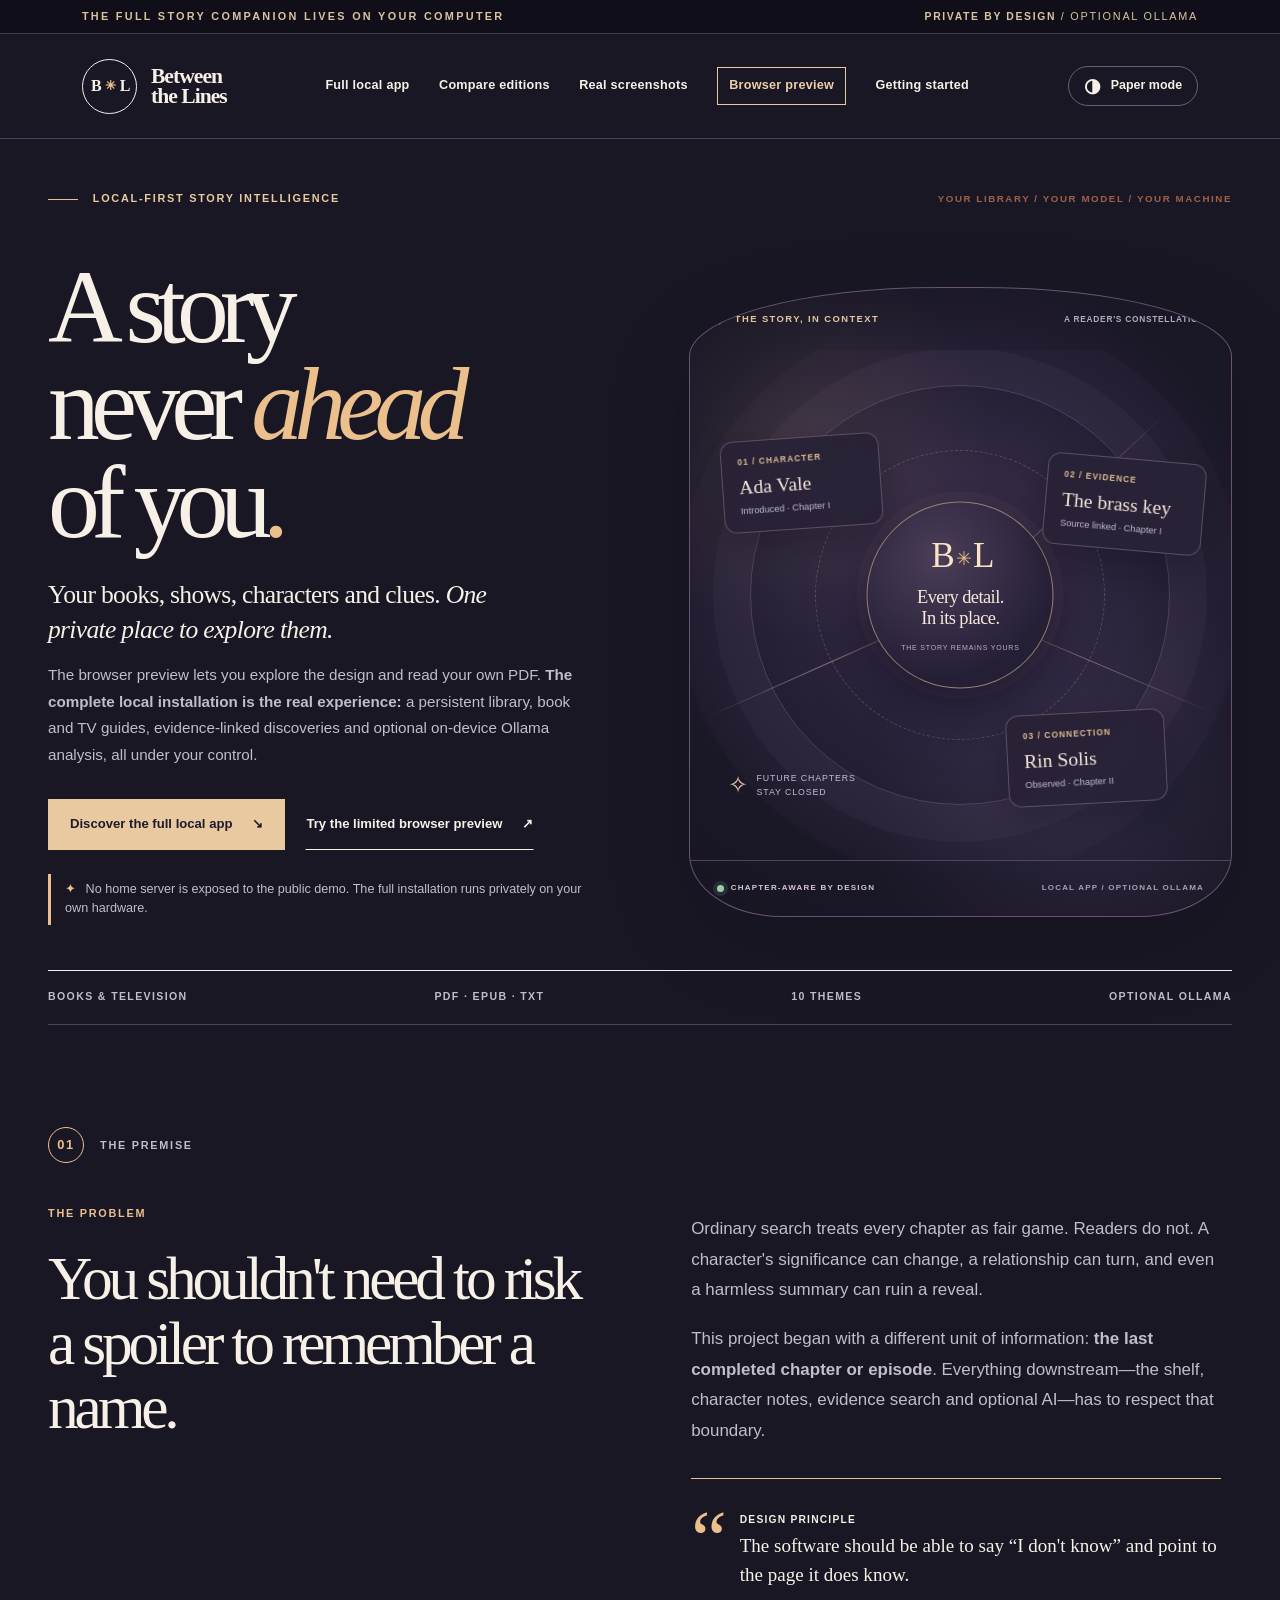
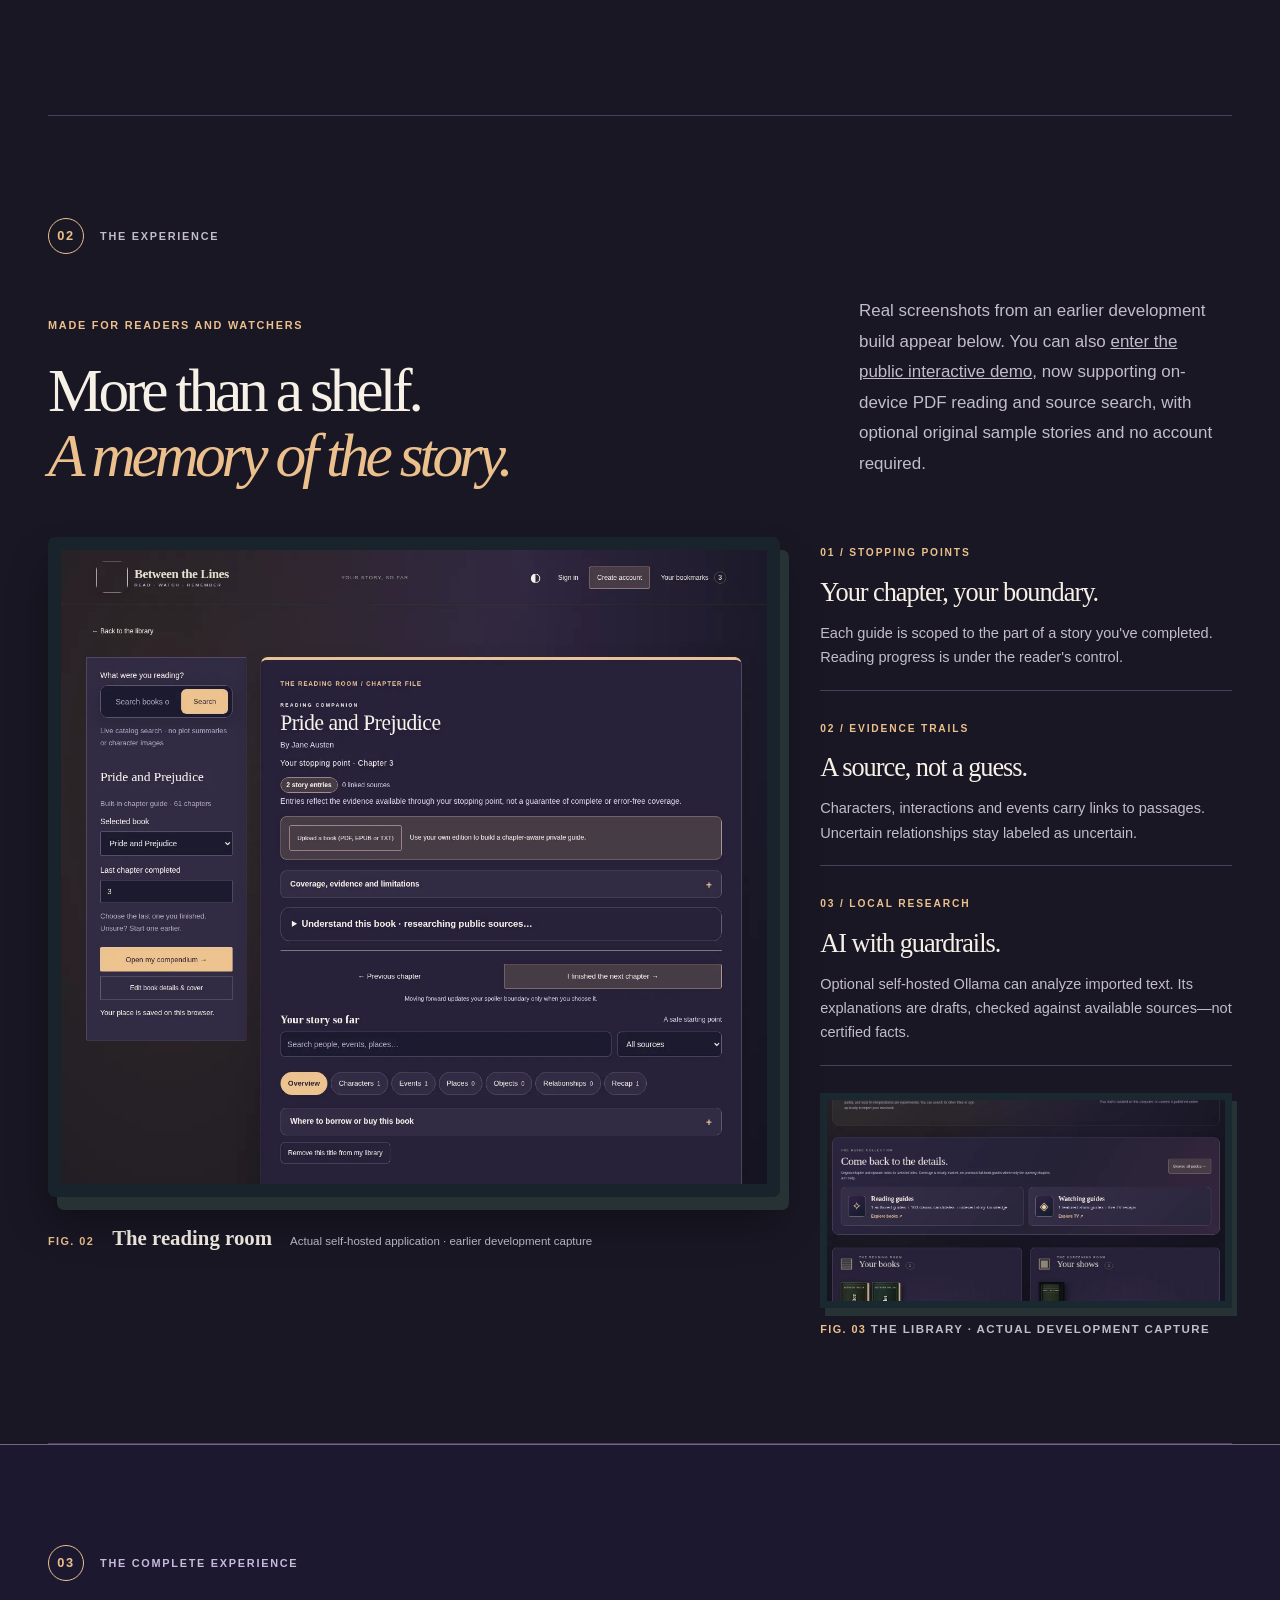
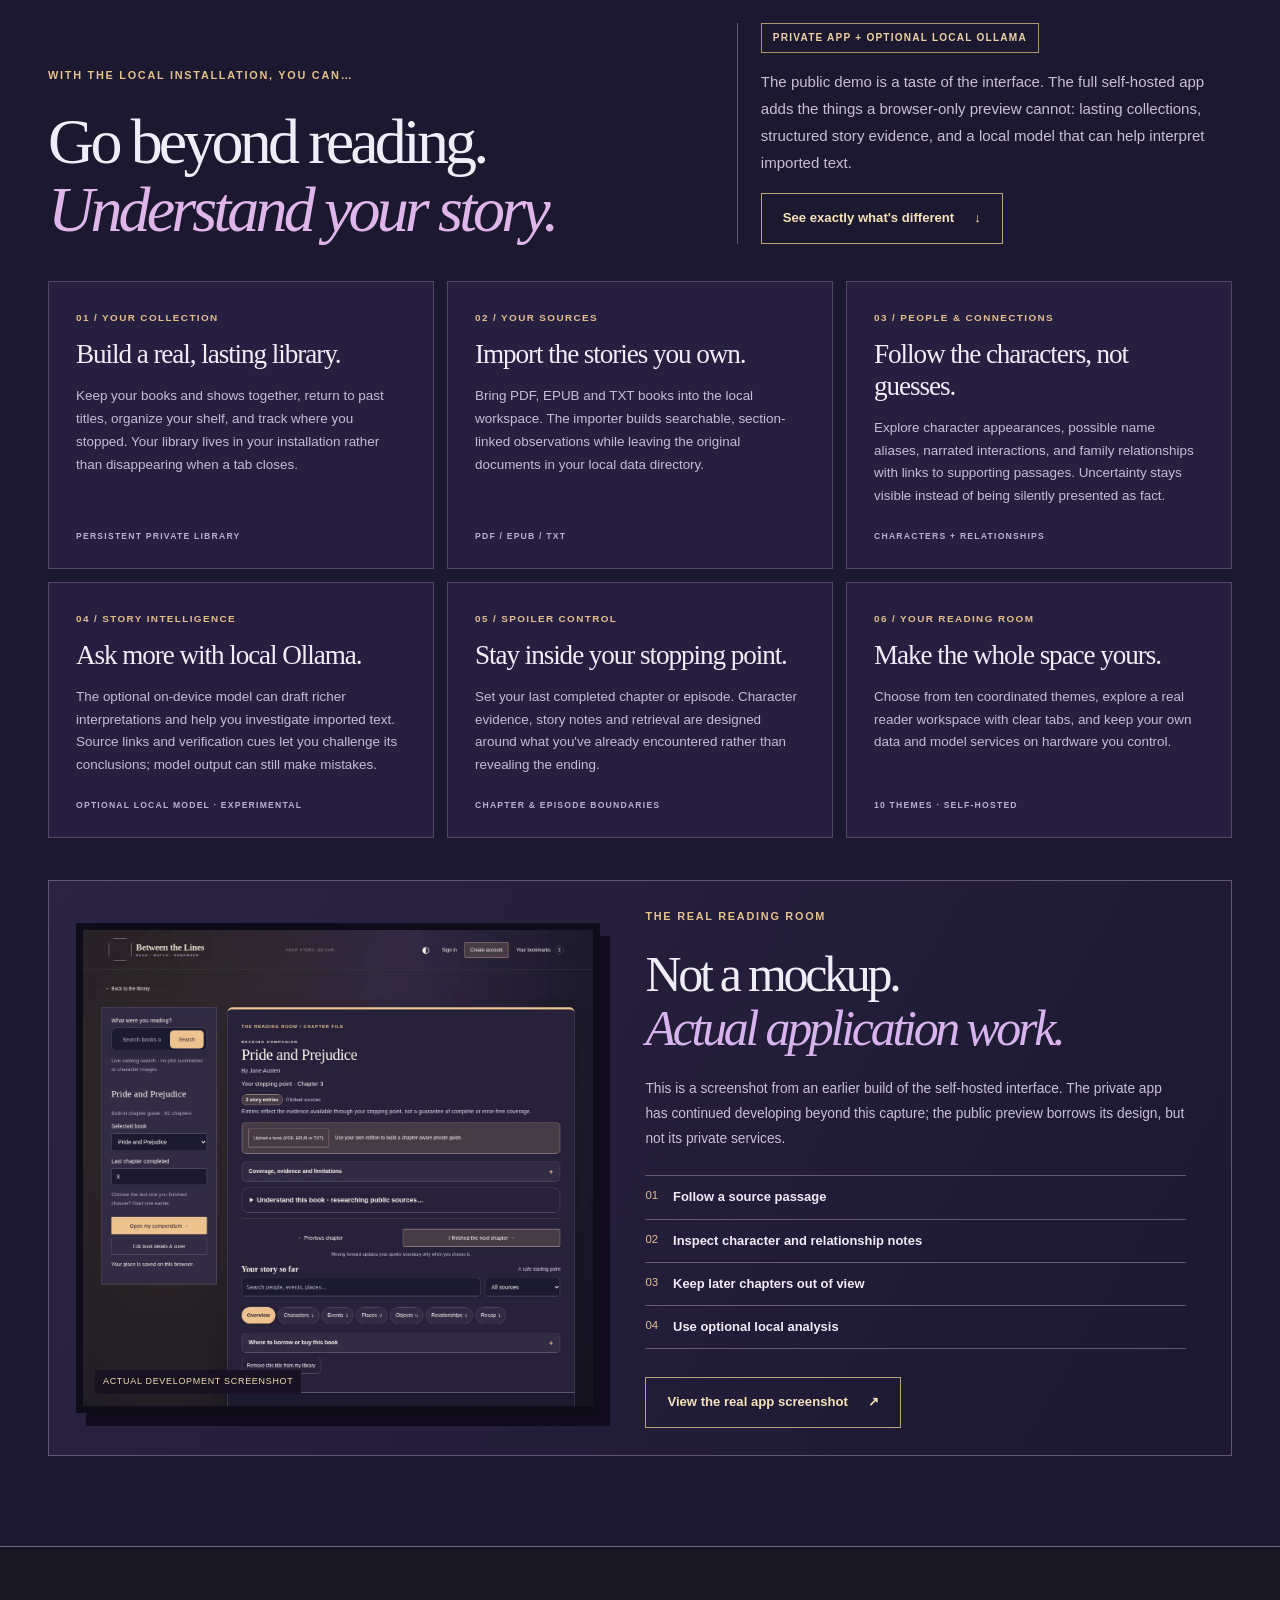
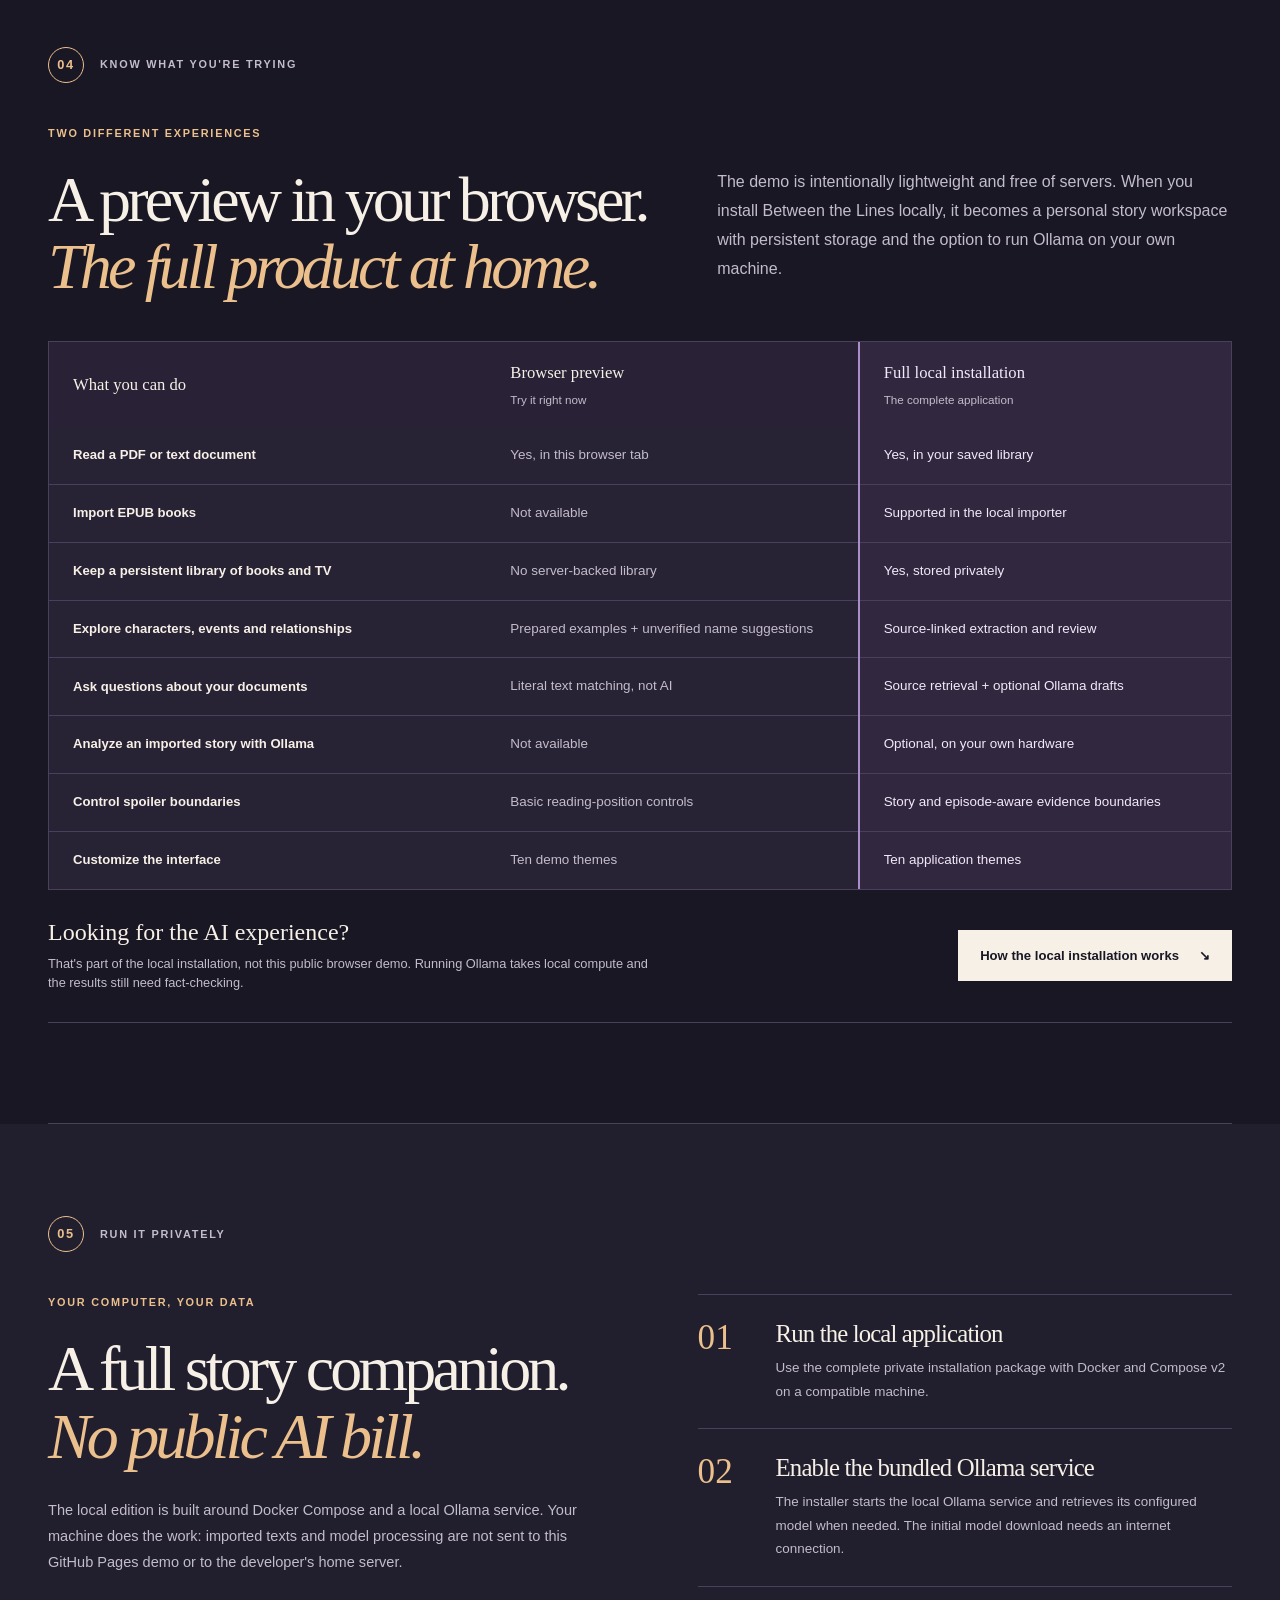
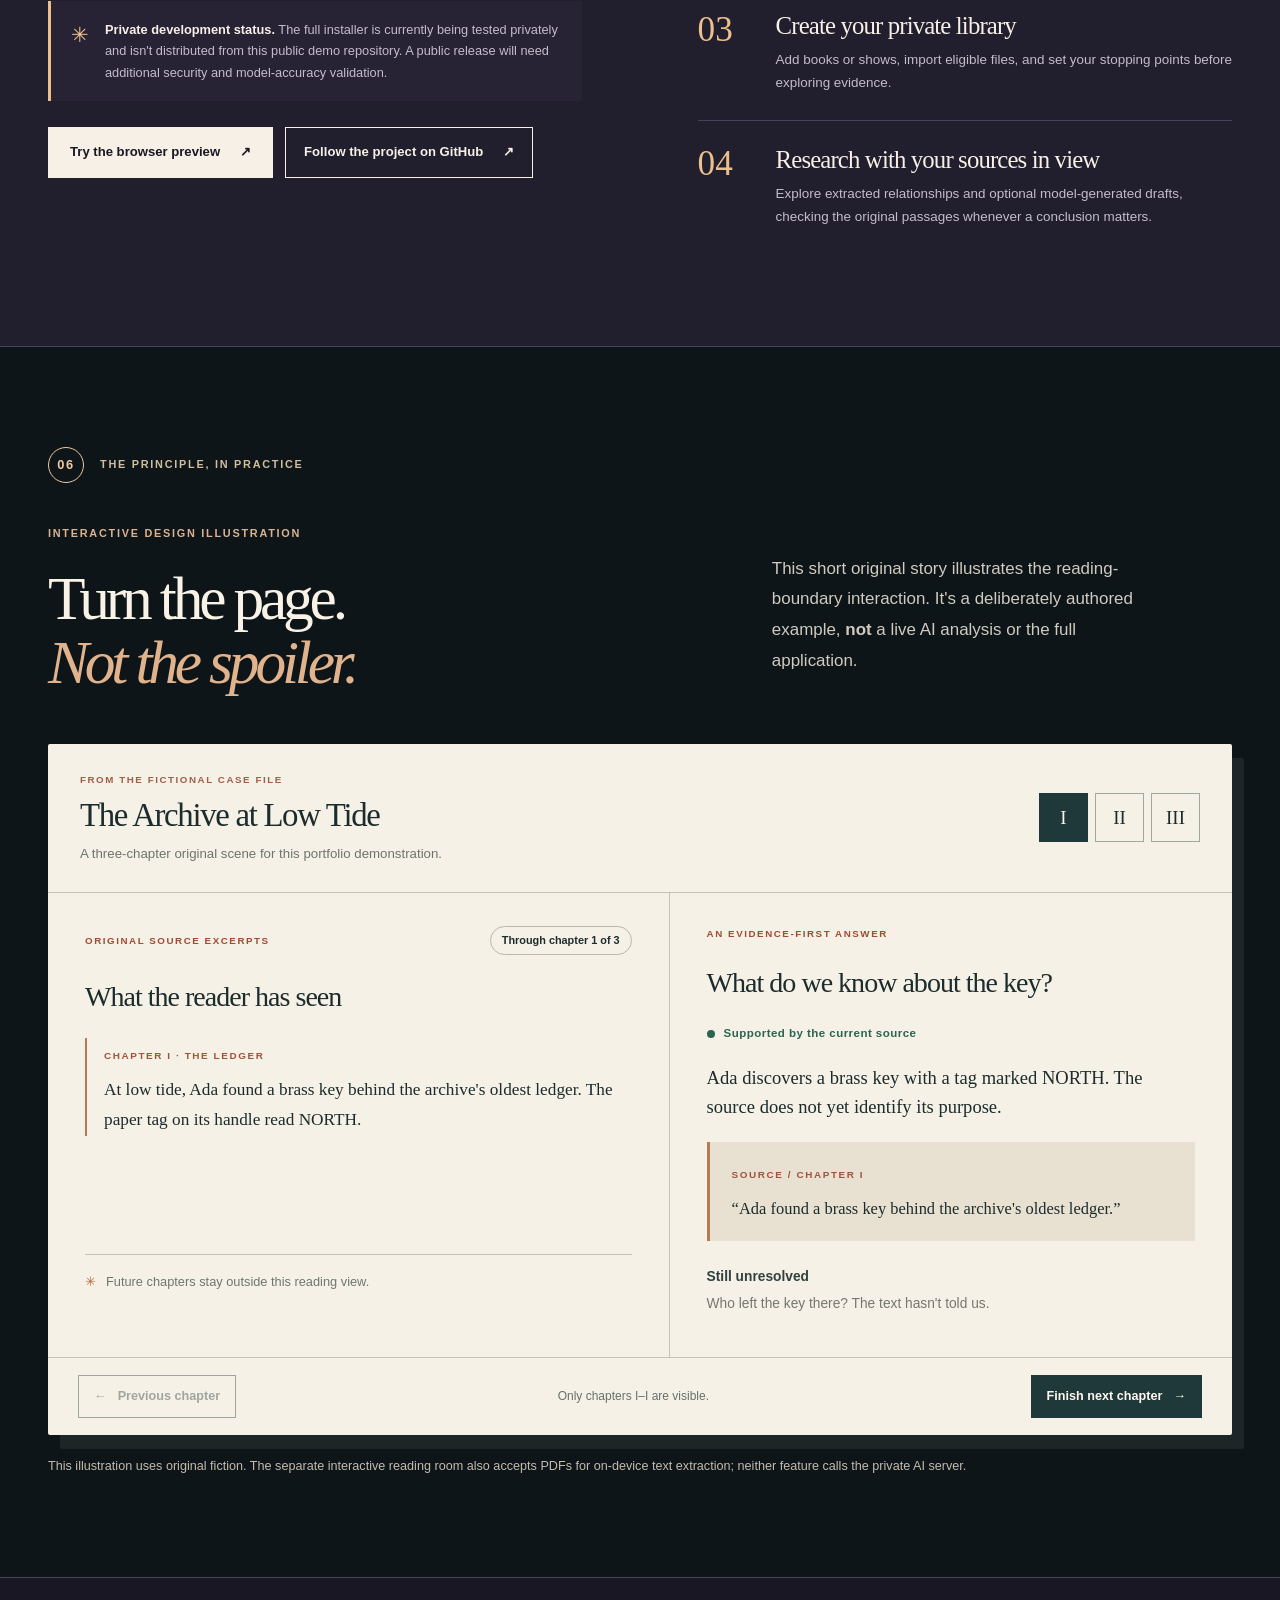
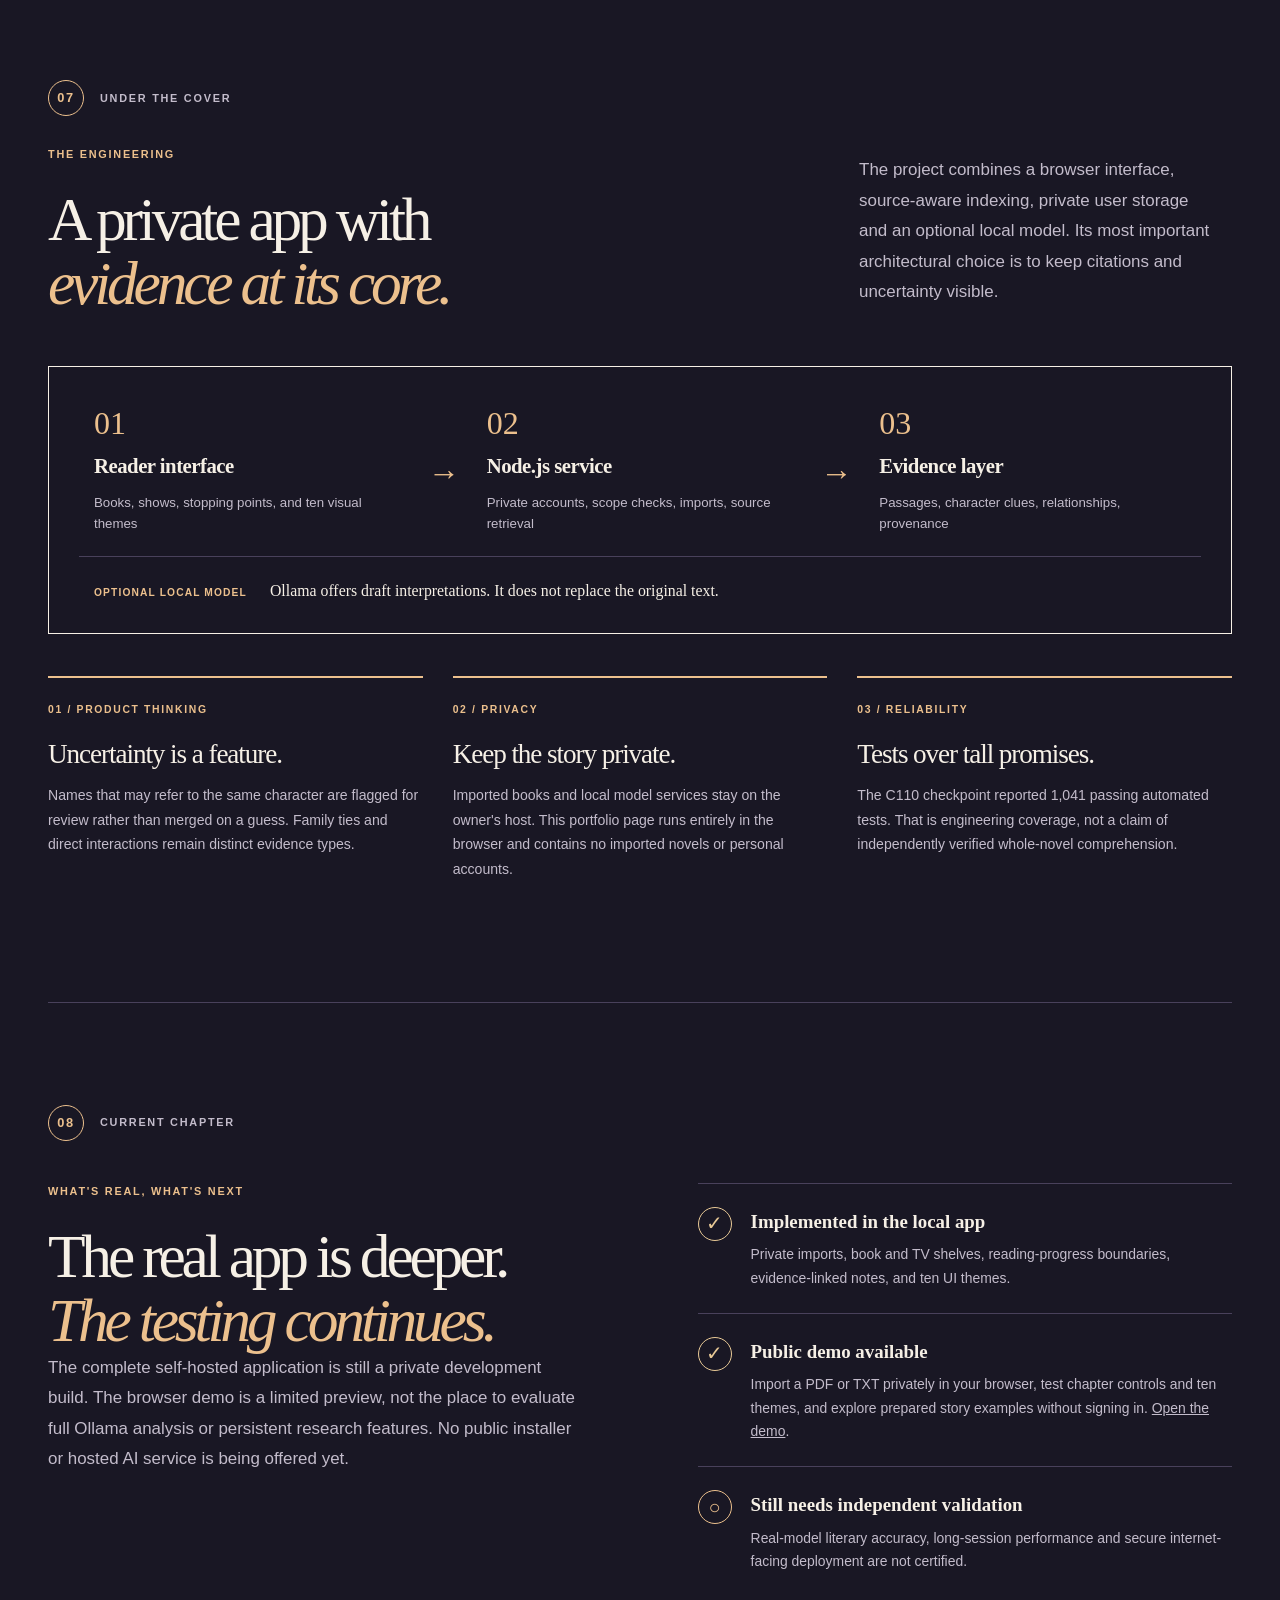
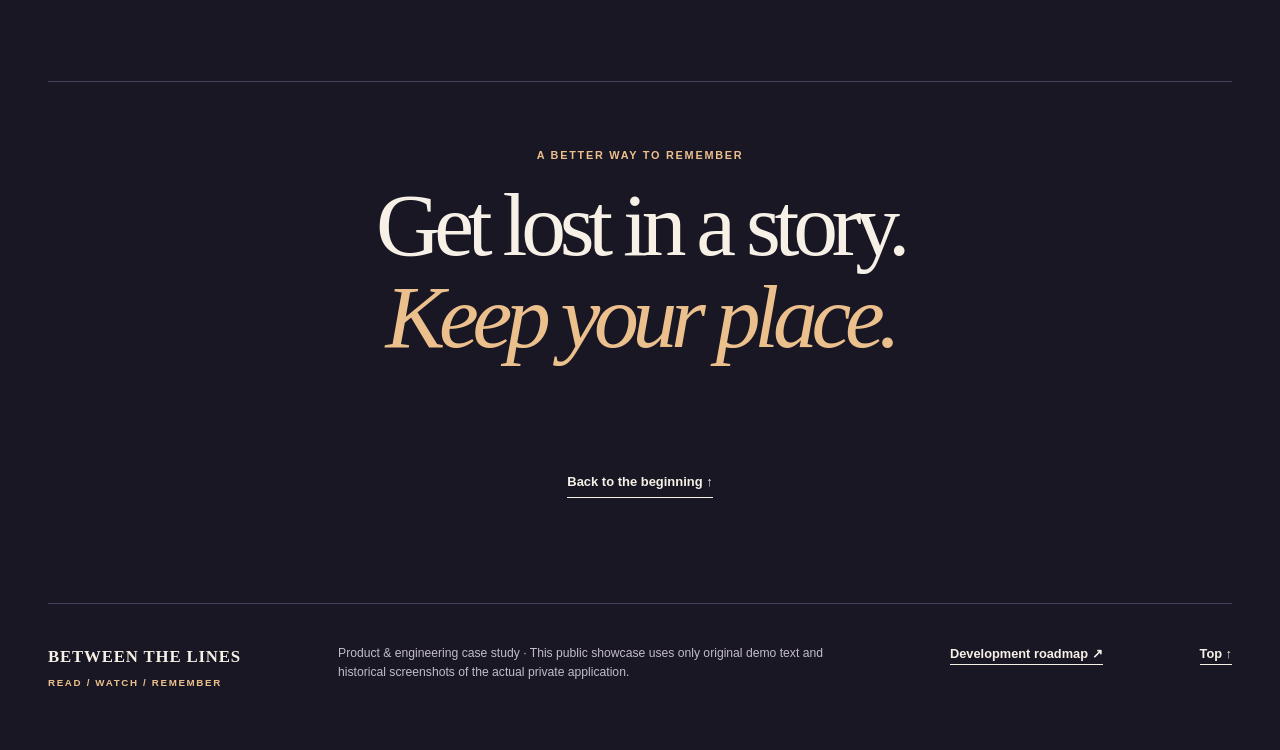
==== commit 1e17c5cf: "C115: introduce dark-first editorial hero and publish development roadmap" ====
--- a/index.html
+++ b/index.html
@@ -1,11 +1,11 @@
 <!doctype html>
-<html lang="en" data-appearance="paper">
+<html lang="en" data-appearance="ink">
 <head>
   <meta charset="utf-8">
   <meta name="viewport" content="width=device-width, initial-scale=1">
   <meta name="description" content="Meet Between the Lines: a private, local-first story intelligence app for books and TV. See what the complete Ollama-enabled installation adds beyond the free browser preview.">
   <meta name="color-scheme" content="light dark">
-  <meta name="theme-color" content="#f7f2e8">
+  <meta name="theme-color" content="#191724">
   <meta http-equiv="Content-Security-Policy" content="default-src 'none'; img-src 'self' data:; style-src 'self'; script-src 'self'; connect-src 'none'; font-src 'self'; form-action 'none'; object-src 'none'; base-uri 'none'">
   <meta property="og:type" content="website">
   <meta property="og:title" content="Between the Lines — A story companion, built for the page you're on">
@@ -22,14 +22,26 @@
   <header class="site-header" id="top">
     <a class="wordmark" href="#top" aria-label="Between the Lines, go to top"><span class="brand-seal" aria-hidden="true">B<span>✳</span>L</span><span>Between<br>the Lines</span></a>
     <nav aria-label="On this page" class="main-nav"><a href="#local-edition">Full local app</a><a href="#edition-compare">Compare editions</a><a href="#experience">Real screenshots</a><a href="demo/">Browser preview</a><a href="#local-install">Getting started</a></nav>
-    <button class="appearance-toggle" id="appearance-toggle" type="button" aria-pressed="false" aria-label="Switch to ink theme"><span aria-hidden="true" class="moon-mark">◑</span><span id="appearance-label">Ink mode</span></button>
+    <button class="appearance-toggle" id="appearance-toggle" type="button" aria-pressed="false" aria-label="Switch to paper theme"><span aria-hidden="true" class="moon-mark">◑</span><span id="appearance-label">Paper mode</span></button>
   </header>
   <main id="main">
     <section class="hero section-wrap" aria-labelledby="hero-title">
       <div class="hero-meta"><span class="eyebrow"><span class="small-rule" aria-hidden="true"></span> LOCAL-FIRST STORY INTELLIGENCE</span><span class="micro index-tag">YOUR LIBRARY / YOUR MODEL / YOUR MACHINE</span></div>
       <div class="hero-grid">
         <div class="hero-copy"><h1 id="hero-title">A story<br>never <em>ahead</em><br>of you<span class="period">.</span></h1><p class="intro-copy">Your books, shows, characters and clues. <em>One private place to explore them.</em></p><p class="body-copy">The browser preview lets you explore the design and read your own PDF. <strong>The complete local installation is the real experience:</strong> a persistent library, book and TV guides, evidence-linked discoveries and optional on-device Ollama analysis, all under your control.</p><div class="hero-actions"><a class="action primary" href="#local-edition">Discover the full local app <span aria-hidden="true">↘</span></a><a class="action quiet" href="demo/">Try the limited browser preview <span aria-hidden="true">↗</span></a></div><p class="hero-difference"><span aria-hidden="true">✦</span> No home server is exposed to the public demo. The full installation runs privately on your own hardware.</p></div>
-        <figure class="hero-real-app"><div class="hero-app-meta"><span class="screen-live-dot" aria-hidden="true"></span> THE FULL LOCAL APPLICATION <span>ACTUAL DEVELOPMENT SCREENSHOT</span></div><div class="hero-app-image"><img src="assets/app-library.webp" width="1220" height="645" alt="An actual earlier build of the full Between the Lines application showing the local library and story workspace" fetchpriority="high"></div><figcaption><strong>Your stories have a home.</strong><span>Persistent private library · self-hosted workspace · optional local AI</span></figcaption><div class="hero-app-stamp">LOCAL<br>EDITION</div></figure>
+        <div class="hero-atlas" aria-label="Illustration of how Between the Lines follows connected story evidence without revealing future chapters">
+          <div class="atlas-top"><span class="atlas-top-rule" aria-hidden="true"></span> THE STORY, IN CONTEXT <span class="atlas-top-right">A READER'S CONSTELLATION</span></div>
+          <div class="atlas-stage" aria-hidden="true">
+            <div class="atlas-ring atlas-ring-outer"></div><div class="atlas-ring atlas-ring-inner"></div>
+            <div class="atlas-orbit-line orbit-one"></div><div class="atlas-orbit-line orbit-two"></div><div class="atlas-orbit-line orbit-three"></div>
+            <div class="atlas-center"><span class="atlas-center-mark">B<span>✳</span>L</span><span class="atlas-center-title">Every detail.<br>In its place.</span><span class="atlas-center-small">THE STORY REMAINS YOURS</span></div>
+            <div class="atlas-item atlas-item-one"><span>01 / CHARACTER</span><strong>Ada Vale</strong><small>Introduced · Chapter I</small></div>
+            <div class="atlas-item atlas-item-two"><span>02 / EVIDENCE</span><strong>The brass key</strong><small>Source linked · Chapter I</small></div>
+            <div class="atlas-item atlas-item-three"><span>03 / CONNECTION</span><strong>Rin Solis</strong><small>Observed · Chapter II</small></div>
+            <div class="atlas-locked"><span>✧</span> FUTURE CHAPTERS STAY CLOSED</div>
+          </div>
+          <div class="atlas-footer"><span><b class="atlas-status-dot"></b> CHAPTER-AWARE BY DESIGN</span><span>LOCAL APP / OPTIONAL OLLAMA</span></div>
+        </div>
       </div>
       <div class="hero-footer"><span>BOOKS &amp; TELEVISION</span><span>PDF · EPUB · TXT</span><span>10 THEMES</span><span>OPTIONAL OLLAMA</span></div>
     </section>
@@ -80,6 +92,6 @@
     </section>
     <section class="status section-wrap section-divider" id="status" aria-labelledby="status-title"><div class="chapter-label"><span>08</span><span>CURRENT CHAPTER</span></div><div class="status-grid"><div><p class="eyebrow">WHAT'S REAL, WHAT'S NEXT</p><h2 id="status-title">The real app is deeper.<br><em>The testing continues.</em></h2><p>The complete self-hosted application is still a private development build. The browser demo is a limited preview, not the place to evaluate full Ollama analysis or persistent research features. No public installer or hosted AI service is being offered yet.</p></div><div class="status-list"><div><span class="status-icon" aria-hidden="true">✓</span><div><strong>Implemented in the local app</strong><p>Private imports, book and TV shelves, reading-progress boundaries, evidence-linked notes, and ten UI themes.</p></div></div><div><span class="status-icon" aria-hidden="true">✓</span><div><strong>Public demo available</strong><p>Import a PDF or TXT privately in your browser, test chapter controls and ten themes, and explore prepared story examples without signing in. <a href="demo/">Open the demo</a>.</p></div></div><div><span class="status-icon pending" aria-hidden="true">○</span><div><strong>Still needs independent validation</strong><p>Real-model literary accuracy, long-session performance and secure internet-facing deployment are not certified.</p></div></div></div></div><div class="closing"><span class="eyebrow">A BETTER WAY TO REMEMBER</span><p>Get lost in a story.<br><em>Keep your place.</em></p><a href="#top" class="top-link">Back to the beginning <span aria-hidden="true">↑</span></a></div></section>
   </main>
-  <footer class="footer section-wrap"><div><strong>BETWEEN THE LINES</strong><span>READ / WATCH / REMEMBER</span></div><p>Product & engineering case study · This public showcase uses only original demo text and historical screenshots of the actual private application.</p><a href="#top">Top ↑</a></footer>
+  <footer class="footer section-wrap"><div><strong>BETWEEN THE LINES</strong><span>READ / WATCH / REMEMBER</span></div><p>Product & engineering case study · This public showcase uses only original demo text and historical screenshots of the actual private application.</p><a href="https://github.com/MasynNay/between-the-lines/blob/main/ROADMAP.md" target="_blank" rel="noopener noreferrer">Development roadmap ↗</a><a href="#top">Top ↑</a></footer>
 </body>
 </html>
--- a/styles.css
+++ b/styles.css
@@ -90,3 +90,46 @@
 @media(max-width:1000px){.local-intro,.compare-header{grid-template-columns:1fr;gap:22px}.local-intro-side{padding-left:0;border:0}.local-feature-grid{grid-template-columns:repeat(2,minmax(0,1fr))}.local-showcase{gap:20px;padding:22px}.install-grid{gap:5vw}}
 @media(max-width:820px){.hero-real-app{min-height:420px}.local-edition,.edition-compare,.install-section{padding:70px 0}.local-showcase,.install-grid{grid-template-columns:1fr}.local-shot-frame{max-height:350px}.local-showcase-copy{padding:12px}.compare-actions{align-items:stretch;flex-direction:column}.compare-actions .action{align-self:flex-start}}
 @media(max-width:550px){.hero-real-app{min-height:360px;padding:16px}.hero-app-meta{font-size:.55rem}.hero-app-meta>span:last-child{display:none}.hero-real-app figcaption strong{font-size:1.4rem}.hero-app-stamp{height:53px;width:53px;font-size:.44rem}.local-feature-grid{grid-template-columns:1fr}.local-feature{min-height:0;padding:23px}.local-intro h2,.compare-header h2,.install-grid h2{font-size:2.75rem}.local-showcase{padding:15px}.local-shot-frame{max-height:250px}.compare-table th,.compare-table td{padding:14px 17px}.install-actions .action,.compare-actions .action{width:100%}}
+
+
+/* C115 — a darker, less image-led portfolio opening. The real development screenshots live in the experience tour. */
+html[data-appearance="ink"]{color-scheme:dark;--paper:#191724;--paper-2:#211e2d;--ink:#f6f0e6;--muted:#c3bccb;--line:#49415b;--rust:#ecc08d;--copper:#cda47a;--forest:#e8c996;--card:#282235;--blue:#302a43;--shadow:rgba(0,0,0,.32)}
+html[data-appearance="ink"] .top-ribbon{background:#100e19;color:#d8c4a0;border-bottom:1px solid #43364b}
+html[data-appearance="ink"] .site-header{background:#191724}
+html[data-appearance="ink"] .hero-actions .action.primary{background:#e8c9a0;color:#201a2c;border-color:#e8c9a0}
+html[data-appearance="ink"] .hero-actions .action.primary:hover{background:#f5dfbd;border-color:#f5dfbd}
+html[data-appearance="ink"] .compare-table .compare-local-head,html[data-appearance="ink"] .compare-table td:last-child{background:#31273e;color:#f3e8fa}
+html[data-appearance="ink"] .compare-table thead th{background:#292237}
+html[data-appearance="ink"] .hero-meta .eyebrow{color:#ebcba2}
+html[data-appearance="ink"] .main-nav a[href="demo/"]{border-color:#e8c9a0;color:#edcfaa}
+html[data-appearance="ink"] .appearance-toggle{border-color:#696075}
+html[data-appearance="ink"] .appearance-toggle:hover{background:#e8c9a0;color:#201a2c}
+.hero-grid{grid-template-columns:1.03fr .97fr;gap:clamp(35px,5vw,85px);align-items:center;min-height:650px}
+.hero-copy{padding-top:25px}
+.hero h1{font-size:clamp(4.7rem,8.1vw,8.5rem)}
+.hero-atlas{width:100%;min-height:630px;display:flex;flex-direction:column;position:relative;isolation:isolate;color:#f6e8dc;background:radial-gradient(circle at 50% 46%,#473756 0,#2b243c 35%,#1a1727 70%,#181522 100%);border-radius:46% 46% 17% 17%/11% 11% 10% 10%;overflow:hidden;border:1px solid #695274;box-shadow:0 25px 85px #0002}
+.hero-atlas:before{content:'';position:absolute;inset:0;pointer-events:none;z-index:-1;background:radial-gradient(circle at 20% 25%,#eabf8c19,transparent 30%),radial-gradient(circle at 75% 82%,#9781c022,transparent 35%);opacity:1}
+.atlas-top,.atlas-footer{display:flex;align-items:center;gap:12px;justify-content:space-between;padding:24px 26px;font-size:.59rem;letter-spacing:.15em;font-weight:700;color:#dfc69d}
+.atlas-top-right{color:#b5a8c2;font-size:.52rem;letter-spacing:.09em;margin-left:auto;text-align:right}
+.atlas-top-rule{width:7px;height:7px;border:1px solid #f7d6aa;transform:rotate(45deg);flex:none}
+.atlas-stage{position:relative;min-height:510px;flex:1;overflow:hidden}
+.atlas-ring{position:absolute;left:50%;top:48%;border:1px solid #ae8fbd4b;border-radius:50%;transform:translate(-50%,-50%);pointer-events:none}
+.atlas-ring-outer{width:420px;height:420px;box-shadow:0 0 0 37px #a68cba0c,0 0 0 74px #a68cba07}
+.atlas-ring-inner{width:290px;height:290px;border-style:dashed;border-color:#cead924a;transform:translate(-50%,-50%) rotate(20deg)}
+.atlas-orbit-line{position:absolute;top:50%;left:50%;height:1px;background:linear-gradient(90deg,transparent,#d9b79b88,transparent);transform-origin:0 0;width:280px}
+.orbit-one{transform:rotate(-43deg)}.orbit-two{transform:rotate(23deg)}.orbit-three{transform:rotate(156deg)}
+.atlas-center{width:187px;height:187px;border:1px solid #d9b99798;border-radius:50%;background:radial-gradient(circle at 38% 30%,#4a3d58,#251f36 70%);display:flex;flex-direction:column;align-items:center;justify-content:center;position:absolute;left:50%;top:48%;transform:translate(-50%,-50%);text-align:center;box-shadow:0 18px 60px #0e0b1fbb,0 0 0 10px #e5b78d0b;z-index:1}
+.atlas-center-mark{font:normal 2.2rem/1 var(--serif);letter-spacing:-.14em;color:#f8e4c4;margin:0 0 14px}.atlas-center-mark span{font:normal 1.2rem var(--serif);color:#e9bb8b;vertical-align:middle;margin:0 6px}
+.atlas-center-title{font:normal 1.15rem/1.17 var(--serif);letter-spacing:-.03em}.atlas-center-small{font-size:.44rem;letter-spacing:.11em;color:#bdadc9;margin-top:13px}
+.atlas-item{position:absolute;border:1px solid #8b748e88;background:#292237f1;backdrop-filter:blur(5px);box-shadow:0 14px 32px #0b091548;border-radius:13px;padding:14px 16px;min-width:159px;max-width:205px;z-index:2}
+.atlas-item>span{font-size:.52rem;letter-spacing:.13em;color:#dfbc93;display:block;font-weight:700}.atlas-item strong{display:block;font:normal 1.23rem/1.2 var(--serif);margin:7px 0 4px}.atlas-item small{display:block;font-size:.58rem;color:#c4b8d0}
+.atlas-item-one{left:6%;top:17%;transform:rotate(-4deg)}.atlas-item-two{right:5%;top:21%;transform:rotate(5deg)}.atlas-item-three{right:12%;bottom:11%;transform:rotate(-3deg)}
+.atlas-locked{position:absolute;left:7%;bottom:11%;font-size:.55rem;letter-spacing:.1em;color:#cbb7d5;max-width:150px;display:flex;align-items:center;gap:8px;line-height:1.6}.atlas-locked span{font-size:1.5rem;color:#e6c5a3}
+.atlas-footer{border-top:1px solid #544360;position:relative;padding:21px 27px;gap:15px;font-size:.5rem;color:#d6c5de}
+.atlas-footer span{display:flex;align-items:center;gap:7px}.atlas-footer span:last-child{color:#ad9cb8;text-align:right}
+.atlas-status-dot{display:inline-block;width:7px;height:7px;border-radius:50%;background:#9bcdaf;box-shadow:0 0 0 4px #9bcdaf20}
+html[data-appearance="paper"] .hero-atlas{box-shadow:0 30px 65px rgba(28,29,42,.17)}
+@media(max-width:1100px){.hero-grid{gap:22px}.atlas-item{min-width:138px;padding:10px 12px}.atlas-ring-outer{width:365px;height:365px}.atlas-item-one{left:3%}.atlas-item-two{right:2%}.atlas-item-three{right:4%}}
+@media(max-width:820px){.hero-grid{grid-template-columns:1fr;min-height:0;gap:22px}.hero-copy{padding:12px 0 18px}.hero-atlas{max-width:650px;margin:0 auto;min-height:530px}.atlas-stage{min-height:410px}.hero h1{font-size:clamp(4.6rem,11vw,7rem)}}
+@media(max-width:520px){.hero-atlas{min-height:455px;border-radius:36% 36% 13% 13%/8% 8% 6% 6%}.atlas-top,.atlas-footer{padding:18px;font-size:.51rem}.atlas-top-right,.atlas-footer span:last-child{display:none!important}.atlas-stage{min-height:360px}.atlas-ring-outer{width:290px;height:290px}.atlas-ring-inner{width:216px;height:216px}.atlas-center{width:142px;height:142px}.atlas-center-mark{font-size:1.7rem;margin-bottom:8px}.atlas-center-mark span{font-size:.9rem}.atlas-center-title{font-size:.91rem}.atlas-center-small{font-size:.36rem;margin-top:7px}.atlas-item{min-width:0;max-width:128px;padding:9px;border-radius:9px}.atlas-item>span{font-size:.43rem}.atlas-item strong{font-size:.94rem}.atlas-item small{font-size:.48rem}.atlas-item-one{left:2%;top:9%}.atlas-item-two{right:2%;top:12%}.atlas-item-three{right:5%;bottom:8%}.atlas-locked{left:3%;bottom:9%;max-width:120px;font-size:.45rem;gap:3px}.atlas-locked span{font-size:1rem}.atlas-orbit-line{width:190px}}
+@media(prefers-reduced-motion:reduce){.hero-atlas *, .hero-atlas{animation:none!important}}
